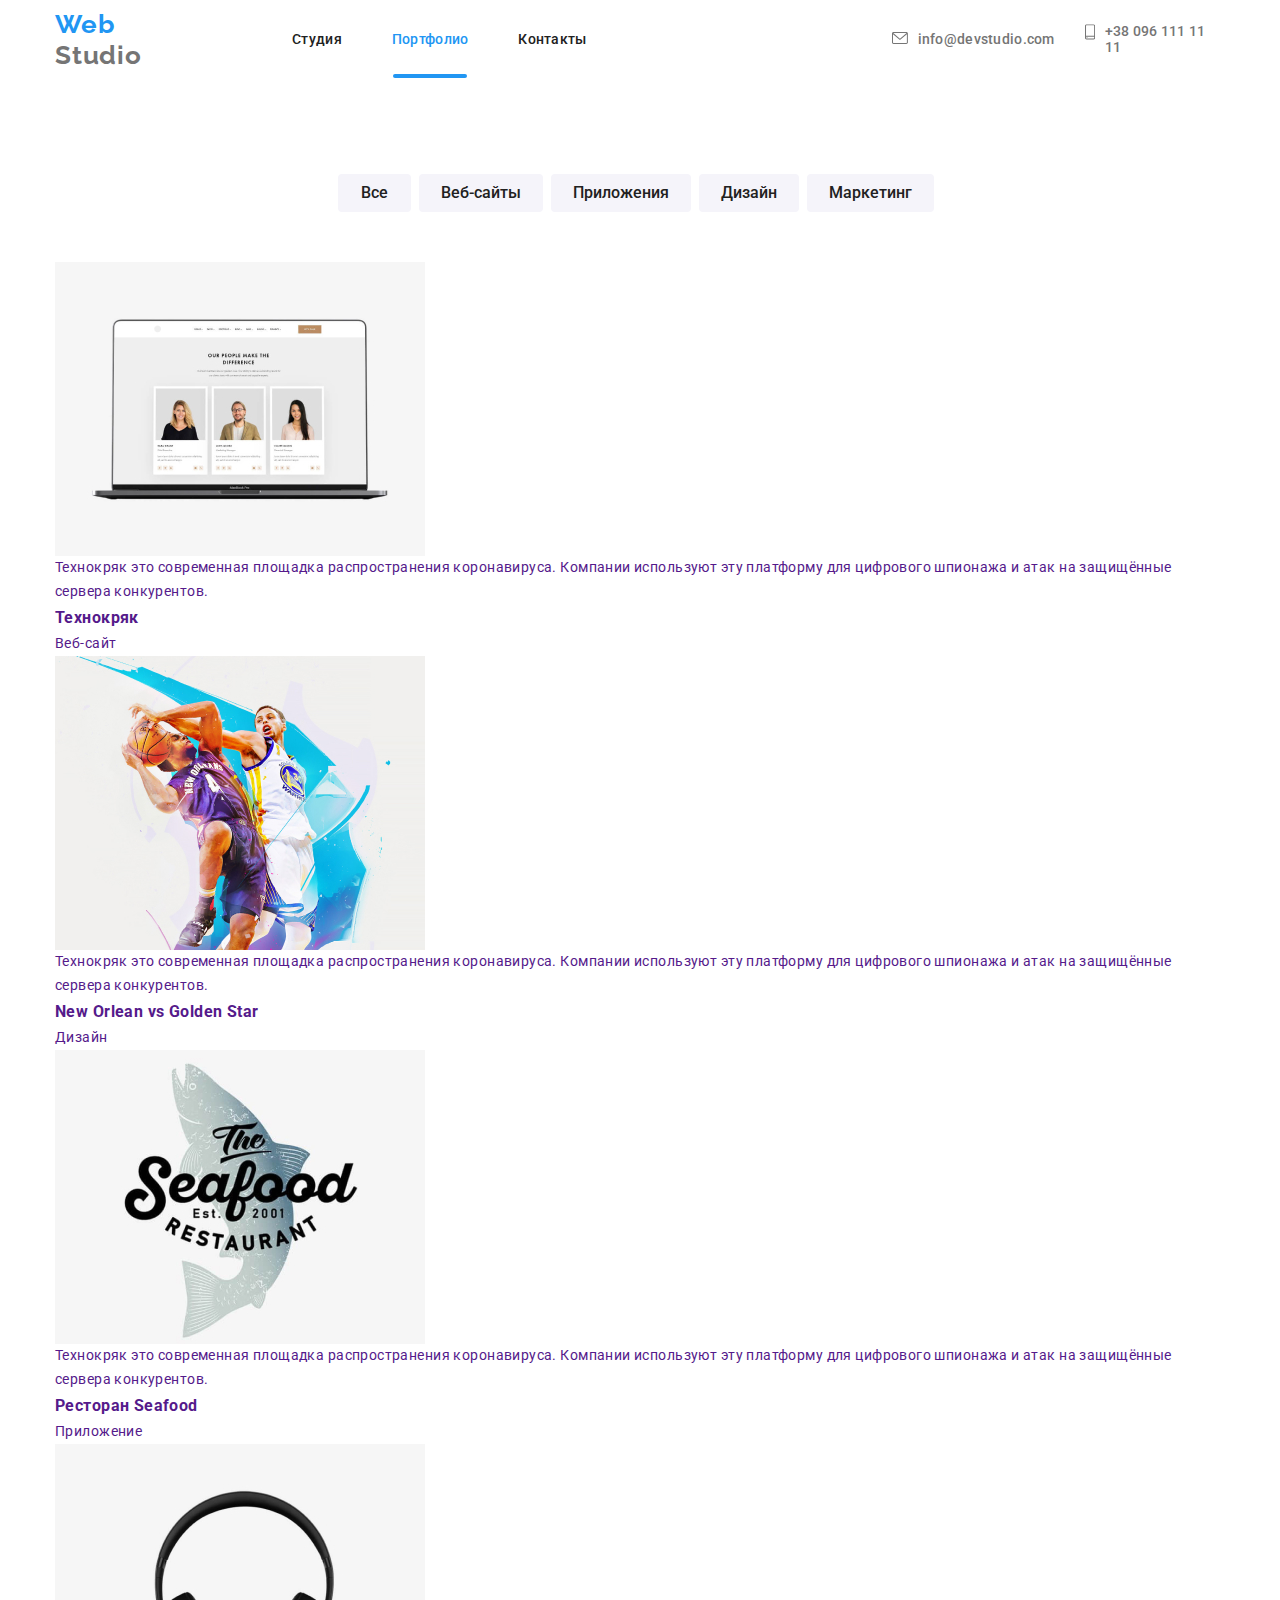
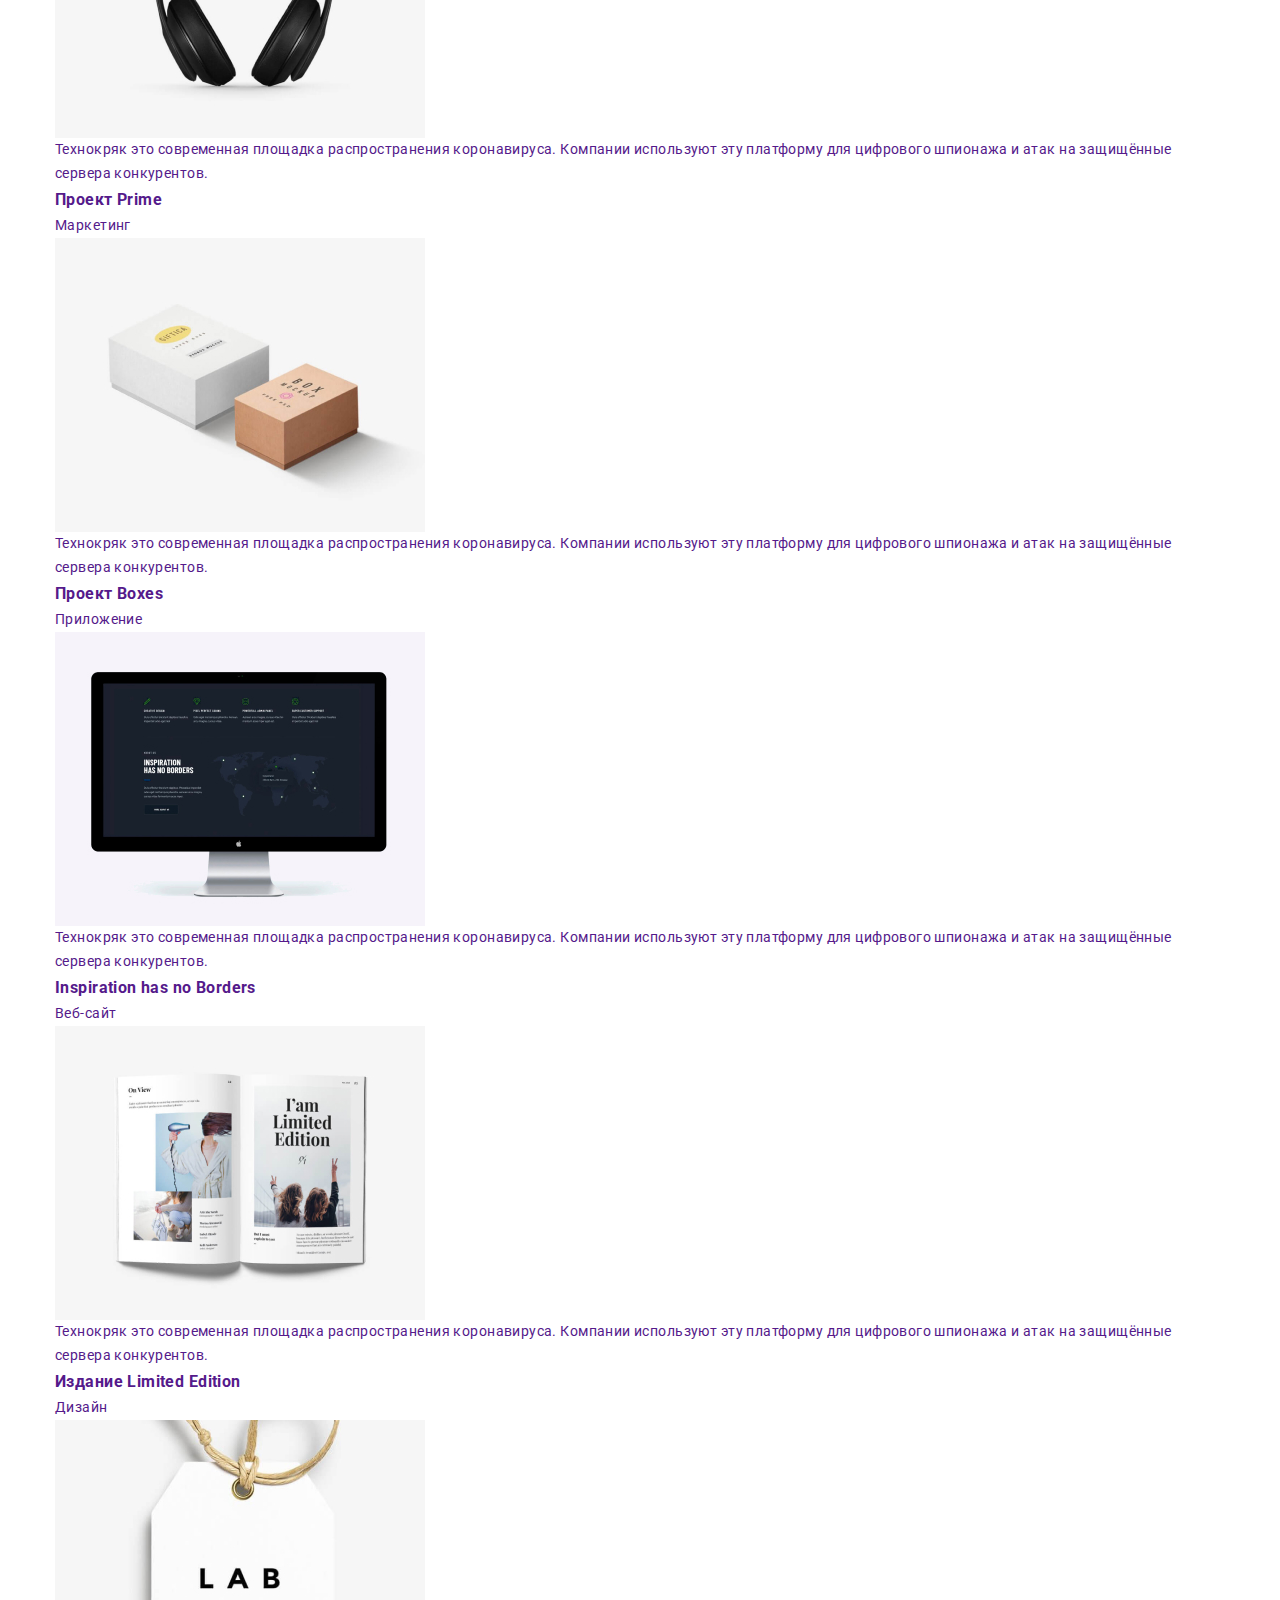
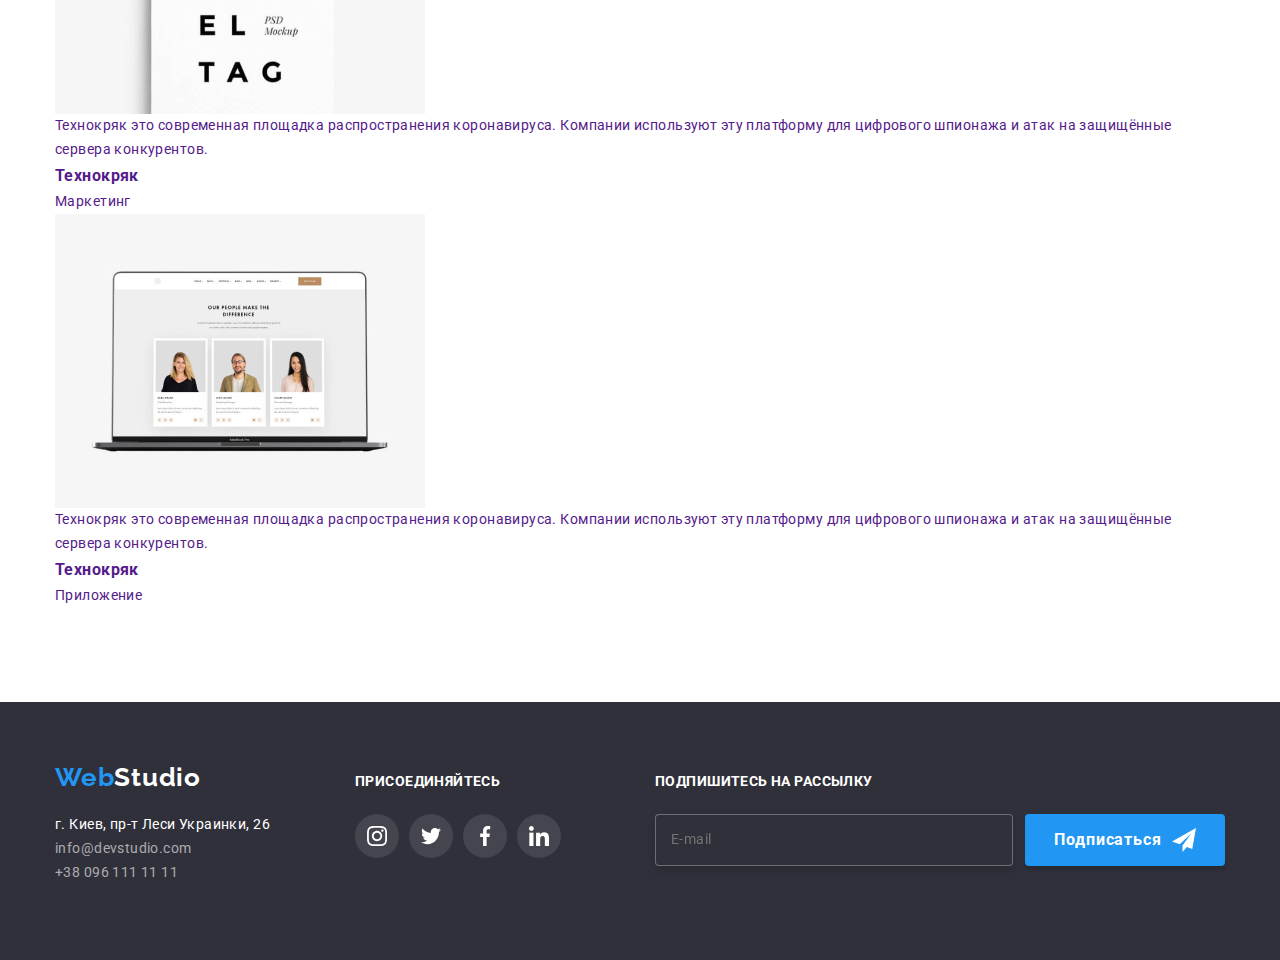
==== portfolio.html @ d299225a "Добавляет файлы." ====
<!DOCTYPE html>
<html lang="en">
  <head>
    <meta charset="UTF-8" />
    <meta name="viewport" content="width=device-width, initial-scale=1.0" />
    <meta http-equiv="X-UA-Compatible" content="ie=edge" />
    <title>Portfolio</title>
    <link href="https://fonts.googleapis.com/css2?family=Raleway:wght@700&family=Roboto:wght@400;500;700;900&display=swap" rel="stylesheet" />
    <link rel="stylesheet" href="https://cdnjs.cloudflare.com/ajax/libs/modern-normalize/0.7.0/modern-normalize.min.css" />
    <link rel="stylesheet" href="./css/main.min.css" />
  </head>

  <body>
    <header class="page-header">
      <div class="container">
        <div class="header">
         <nav class="navigation">
          <a class="logo" href="./index.html"><span class="logo-color">Web</span> Studio</a>
          <ul class="list nav">
            <li class="nav-item"><a href="./index.html" class="nav-link">Студия</a></li>
            <li class="nav-item"><a href="./portfolio.html" class="nav-link current">Портфолио</a></li>
            <li class="nav-item"><a href="#" class="nav-link">Контакты</a></li>
          </ul>
        </nav>
       
        <address class="adress-top">
        <ul class="list menu-contacts">
            <li class="contact-item">
              <a href="mailto:info@devstudio.com" class="email-link" aria-label="ссылка на почту">
                 <svg class="sprite-envelope" width="16" height="12">
                 <use href="./images/sprite_new.svg#icon-envelope_hover"></use>
                 </svg>
                info@devstudio.com
              </a>
            </li>

            <li class="contact-item">
              <a href="tel:+380961111111" class="phone-link" aria-label="телефон"> 
                 <svg class="sprite-smartphone" width="10" height="16">
                 <use href="./images/sprite_new.svg#icon-smartphone"></use>
                 </svg>
                +38 096 111 11 11</a>
            </li>
        </ul>
        </address>
        </div>
      </div>
    </header>

    <main>
     <section class="container box">
      <h1 hidden>Контент страницы Portfolio</h1>
      <!-- buttons and all -->
      <h2 hidden>Фильтры Portfolio</h2>
      <ul class="list btn-list">
        <li><button type="button" class="button btn-portfolio">Все</button></li>
        <li><button type="button" class="button btn-portfolio">Веб-сайты</button></li>
        <li><button type="button" class="button btn-portfolio">Приложения</button></li>
        <li><button type="button" class="button btn-portfolio">Дизайн</button></li>
        <li><button type="button" class="button btn-portfolio">Маркетинг</button></li>
      </ul>
     
      <ul class="list portfolio">
        <li class="portfolio-item">
          <a href="">
            <div class="portfolio-card">
              <img src="./images/techno.jpg" width="370" alt="Технокряк"/>
               <div class="hover-card">
               <p class="hover-text" lang="ru">
               Технокряк это современная площадка распространения коронавируса. Компании используют эту платформу для цифрового шпионажа и атак на защищённые сервера конкурентов.
               </p>
            </div>
            </div>
            <div class="portfolio-title">
              <h3 class="title-card" lang="ru">Технокряк</h3>
              <p class="text-card" lang="ru">Веб-сайт</p>
          </div>  
        </a>
        </li>

        <li class="portfolio-item">
          <a href="">
            <div class="portfolio-card">
               <img src="./images/basket.jpg" width="370" alt="Технокряк"/>
            <div class="hover-card">
               <p class="hover-text" lang="ru">
               Технокряк это современная площадка распространения коронавируса. Компании используют эту платформу для цифрового шпионажа и атак на защищённые сервера конкурентов.
               </p>
            </div>
            </div>
            <div class="portfolio-title">
              <h3 class="title-card" lang="ru">New Orlean vs Golden Star</h3>
              <p class="text-card" lang="ru">Дизайн</p>
          </div>
          </a>
        </li>
      
        <li class="portfolio-item">
          <a href="">
            <div class="portfolio-card">
               <img src="./images/seafood.jpg" width="370" alt="Технокряк"/>
            <div class="hover-card">
               <p class="hover-text" lang="ru">
               Технокряк это современная площадка распространения коронавируса. Компании используют эту платформу для цифрового шпионажа и атак на защищённые сервера конкурентов.
               </p>
            </div>
            </div>
            <div class="portfolio-title">
              <h3 class="title-card" lang="ru">Ресторан Seafood</h3>
               <p class="text-card" lang="ru">Приложение</p>
           </div>
          </a>
        </li>

        <li class="portfolio-item">
          <a href="">
            <div class="portfolio-card">
               <img src="./images/prime.jpg" width="370" alt="Технокряк"/>
            <div class="hover-card">
               <p class="hover-text" lang="ru">
               Технокряк это современная площадка распространения коронавируса. Компании используют эту платформу для цифрового шпионажа и атак на защищённые сервера конкурентов.
               </p>
            </div>
            </div>
            <div class="portfolio-title">
              <h3 class="title-card" lang="ru">Проект Prime</h3>
               <p class="text-card" lang="ru">Маркетинг</p>
            </div>
          </a>
        </li>

        <li class="portfolio-item">
          <a href="">
            <div class="portfolio-card">
               <img src="./images/boxes.jpg" width="370" alt="Технокряк"/>
            <div class="hover-card">
               <p class="hover-text" lang="ru">
               Технокряк это современная площадка распространения коронавируса. Компании используют эту платформу для цифрового шпионажа и атак на защищённые сервера конкурентов.
               </p>
            </div>
            </div>
            <div class="portfolio-title">
              <h3 class="title-card" lang="ru">Проект Boxes</h3>
            <p class="text-card" lang="ru">Приложение</p>
            </div>
          </a>
        </li>

        <li class="portfolio-item">
          <a href="">
            <div class="portfolio-card">
               <img src="./images/borders.jpg" width="370" alt="Технокряк"/>
            <div class="hover-card">
               <p class="hover-text" lang="ru">
               Технокряк это современная площадка распространения коронавируса. Компании используют эту платформу для цифрового шпионажа и атак на защищённые сервера конкурентов.
               </p>
            </div>
            </div>
            <div class="portfolio-title">
              <h3 class="title-card" lang="ru">Inspiration has no Borders</h3>
               <p class="text-card" lang="ru">Веб-сайт</p>
            </div>
          </a>
        </li>

        <li class="portfolio-item">
          <a href="">
            <div class="portfolio-card">
               <img src="./images/limited_edition.jpg" width="370" alt="Технокряк"/>
            <div class="hover-card">
               <p class="hover-text" lang="ru">
               Технокряк это современная площадка распространения коронавируса. Компании используют эту платформу для цифрового шпионажа и атак на защищённые сервера конкурентов.
               </p>
            </div>
            </div>
            <div class="portfolio-title">
              <h3 class="title-card" lang="ru">Издание Limited Edition</h3>
              <p class="text-card" lang="ru">Дизайн</p>
            </div>
          </a>
        </li>

        <li class="portfolio-item">
          <a href="">
            <div class="portfolio-card">
               <img src="./images/lab.jpg" width="370" alt="Технокряк"/>
            <div class="hover-card">
               <p class="hover-text" lang="ru">
               Технокряк это современная площадка распространения коронавируса. Компании используют эту платформу для цифрового шпионажа и атак на защищённые сервера конкурентов.
               </p>
            </div>
            </div>
            <div class="portfolio-title">
              <h3 class="title-card" lang="ru">Технокряк</h3>
                <p class="text-card" lang="ru">Маркетинг</p>
           </div>
          </a>
        </li>

        <li class="portfolio-item">
          <a href="">
            <div class="portfolio-card">
               <img src="./images/techno.jpg" width="370" alt="Технокряк"/>
            <div class="hover-card">
               <p class="hover-text" lang="ru">
               Технокряк это современная площадка распространения коронавируса. Компании используют эту платформу для цифрового шпионажа и атак на защищённые сервера конкурентов.
               </p>
            </div>
            </div>
            <div class="portfolio-title">
              <h3 class="title-card" lang="ru">Технокряк</h3>
                <p class="text-card" lang="ru">Приложение</p>
           </div>
          </a>
        </li>
      </ul>
   </section>
   </main>
  
   <footer class="page-footer">
    <div class="container footer-container">

      <div class="basement-one">
      <a href="./index.html">
        <p class="logo page-footer"><span class="logo-color">Web</span>Studio</p>
      </a>

      <address>
        <p class="address-text">
            г. Киев, пр-т Леси Украинки, 26<br />
            <a href="mailto:info@devstudio.com">info@devstudio.com</a><br />
            <a href="tel:+380961111111">+38 096 111 11 11</a>
        </p>
      </address>
      </div>

      <div class="basement-one">
      <b class="bold">Присоединяйтесь</b>
       <ul class="list footer-social">
       <li class="social-item">
        <a href="#" class="social-link footer-socials" target="_blank" rel="noopener noreferrer" aria-label="ссылка на instagram">
          <svg class="social-icon" width="20" height="20">
            <use href="./images/sprite_new.svg#icon-instagram2_footer"></use>
          </svg>
        </a>
       </li>
    <li class="social-item">
        <a href="#" class="social-link footer-socials" target="_blank" rel="noopener noreferrer" aria-label="ссылка на twitter">
          <svg class="social-icon" width="20" height="20">
            <use href="./images/sprite_new.svg#icon-twitter1_footer"></use>
          </svg>
        </a>
    </li>
    <li class="social-item">
        <a href="#" class="social-link footer-socials" target="_blank" rel="noopener noreferrer" aria-label="ссылка на facebook">
          <svg class="social-icon" width="20" height="20">
            <use href="./images/sprite_new.svg#icon-facebook1_footer"></use>
          </svg>
        </a>
    </li>
    <li class="social-item">
        <a href="#" class="social-link footer-socials" target="_blank" rel="noopener noreferrer" aria-label="ссылка на linkedin">
          <svg class="social-icon" width="20" height="20">
            <use href="./images/sprite_new.svg#icon-linkedin1_footer"></use>
          </svg>
        </a>
    </li>
  </ul>
    </div>

    <div class="basement-two">
        <b class="bold">Подпишитесь на рассылку</b>
        <form action="" class="footer-form">
        <input type="email" name="email" class="footer-input" placeholder="E-mail"/>

        <button type="submit" class="button primary footer-button">
          Подписаться
        </button>
      </form>
    </div>

</div>
</footer>
  </body>
</html>
---- css/main.min.css ----
*,*::before,*::after{-webkit-box-sizing:inherit;box-sizing:inherit}*{-webkit-box-sizing:border-box;box-sizing:border-box}body{font-family:Roboto,sans-serif;font-size:14px;line-height:1.714;letter-spacing:0.03em;color:#757575}a{text-decoration:none}h1,h2,h3,p{margin:0;padding:0}img{display:block}.container{width:1200px;padding-left:15px;padding-right:15px;margin-left:auto;margin-right:auto}.list{list-style:none;margin:0;padding:0}.box{padding-top:94px;padding-bottom:94px}.list-box{display:-webkit-box;display:-ms-flexbox;display:flex;-webkit-box-pack:center;-ms-flex-pack:center;justify-content:center}.item-box{width:calc((100% - 30px * 3) / 4);margin-right:30px}.item-box:last-child{margin-right:0}.section-title{margin:0;margin-bottom:50px;color:#212121;font-weight:700;font-size:36px;line-height:1.17;text-align:center;letter-spacing:0.03em}.visually-hidden{position:absolute !important;clip:rect(1px 1px 1px 1px);clip:rect(1px, 1px, 1px, 1px);padding:0 !important;border:0 !important;height:1px !important;width:1px !important;overflow:hidden}.logo{margin:0;color:#757575;font-family:Raleway,sans-serif;font-weight:700;font-size:26px;line-height:1.2;letter-spacing:0.03em}.logo-color{color:#2196F3}.header{display:-webkit-box;display:-ms-flexbox;display:flex;-webkit-box-align:center;-ms-flex-align:center;align-items:center;padding:24px 0;height:80px}.navigation{display:-webkit-box;display:-ms-flexbox;display:flex;margin-right:305px}.nav{display:-webkit-box;display:-ms-flexbox;display:flex;-webkit-box-align:center;-ms-flex-align:center;align-items:center;margin:0 0 0 85px}.nav-item{position:relative}.nav-item:not(:last-child){margin-right:50px}.contact-item:not(:last-child){margin-right:30px}.nav-link{color:#212121;font-family:Roboto,sans-serif;font-style:normal;font-weight:500;font-size:14px;line-height:1.14;letter-spacing:0.02em;-webkit-transition:color 250ms cubic-bezier(0.4, 0, 0.2, 1);transition:color 250ms cubic-bezier(0.4, 0, 0.2, 1)}.nav-link:hover,.nav-link:focus{color:#2196F3}.nav-link.current{color:#2196F3}.nav-link.current:after{content:"";display:block;height:4px;position:absolute;left:1px;right:1px;top:46px;background:#2196F3;border-radius:2px}.menu-contacts{display:-webkit-box;display:-ms-flexbox;display:flex;-webkit-box-align:center;-ms-flex-align:center;align-items:center}.email-link,.phone-link{display:-webkit-box;display:-ms-flexbox;display:flex;color:#757575;font-family:Roboto,sans-serif;font-style:normal;font-weight:500;font-size:14px;line-height:1.14;letter-spacing:0.02em;fill:#757575;-webkit-transition:color 250ms cubic-bezier(0.4, 0, 0.2, 1),fill 250ms cubic-bezier(0.4, 0, 0.2, 1);transition:color 250ms cubic-bezier(0.4, 0, 0.2, 1),fill 250ms cubic-bezier(0.4, 0, 0.2, 1)}.email-link:hover,.email-link:focus,.phone-link:hover,.phone-link:focus{color:#2196F3;fill:#2196F3}.sprite-envelope,.sprite-smartphone{margin-right:10px}.button.primary{display:inline-block;min-width:200px;padding-top:10px;padding-bottom:10px;padding-right:32px;padding-left:32px;background-color:#2196F3;border:none;-webkit-box-shadow:0px 4px 4px rgba(0,0,0,0.15);box-shadow:0px 4px 4px rgba(0,0,0,0.15);border-radius:4px;-webkit-transition:background-color 250ms cubic-bezier(0.4, 0, 0.2, 1);transition:background-color 250ms cubic-bezier(0.4, 0, 0.2, 1);color:#fff;font-family:Roboto,sans-serif;font-weight:700;font-size:16px;line-height:1.87;letter-spacing:0.06em;cursor:pointer}.button.primary:hover,.button.primary:focus{background-color:#188ce8;color:white-color}.button.footer-button{display:-webkit-inline-box;display:-ms-inline-flexbox;display:inline-flex;-webkit-box-align:center;-ms-flex-align:center;align-items:center;-webkit-box-pack:center;-ms-flex-pack:center;justify-content:center;padding-right:25px;padding-left:25px}.button.footer-button::after{content:"";width:24px;height:24px;margin-left:10px;background-image:url(../images/icon_send.svg);background-size:contain}.btn-list{display:-webkit-box;display:-ms-flexbox;display:flex;-webkit-box-pack:center;-ms-flex-pack:center;justify-content:center;margin-bottom:50px}.button.btn-portfolio{display:inline-block;min-width:73px;margin-right:8px;padding-top:6px;padding-bottom:6px;padding-right:22px;padding-left:22px;border-radius:4px;border:none;color:#212121;background-color:#F5F4FA;font-family:Roboto,sans-serif;font-weight:500;font-size:16px;line-height:1.62;cursor:pointer;-webkit-transition:background-color 250ms cubic-bezier(0.4, 0, 0.2, 1),color 250ms cubic-bezier(0.4, 0, 0.2, 1);transition:background-color 250ms cubic-bezier(0.4, 0, 0.2, 1),color 250ms cubic-bezier(0.4, 0, 0.2, 1)}.button.btn-portfolio:hover,.button.btn-portfolio:focus{color:#fff;background-color:#2196F3;-webkit-box-shadow:0px 3px 1px rgba(0,0,0,0.1),0px 1px 2px rgba(0,0,0,0.08),0px 2px 2px rgba(0,0,0,0.12);box-shadow:0px 3px 1px rgba(0,0,0,0.1),0px 1px 2px rgba(0,0,0,0.08),0px 2px 2px rgba(0,0,0,0.12);border:none}.btn-send{position:absolute;left:50%;bottom:0;-webkit-transform:translate(-50%, -80%);transform:translate(-50%, -80%)}.hero{max-width:1600px;min-height:600px;background-color:rgba(47,48,58,0.8);background-image:-webkit-gradient(linear, left top, right top, from(rgba(47,48,58,0.8)), to(rgba(47,48,58,0.8))),url(../images/header.jpg);background-image:linear-gradient(to right, rgba(47,48,58,0.8), rgba(47,48,58,0.8)),url(../images/header.jpg);background-position:center;background-size:cover;text-align:center}.hero-box{padding:200px}.hero-title{width:696px;height:120px;margin-top:0;margin-bottom:30px;margin-right:auto;margin-left:auto;font-weight:700;font-size:44px;color:#fff;line-height:1.36;text-align:center;letter-spacing:0.06em;text-transform:uppercase}.social-item:not(:last-child){margin-right:10px}.social-link{display:-webkit-inline-box;display:-ms-inline-flexbox;display:inline-flex;-webkit-box-pack:center;-ms-flex-pack:center;justify-content:center;-webkit-box-align:center;-ms-flex-align:center;align-items:center;width:44px;height:44px;border-radius:50%;fill:#afb1b8;-webkit-transition:background-color 250ms cubic-bezier(0.4, 0, 0.2, 1),fill 250ms cubic-bezier(0.4, 0, 0.2, 1);transition:background-color 250ms cubic-bezier(0.4, 0, 0.2, 1),fill 250ms cubic-bezier(0.4, 0, 0.2, 1)}.social-link:last-child{margin-right:0}.social-link:hover,.social-link:focus{fill:#fff;background-color:#2196F3}.box.principles{padding-bottom:0}.cover{padding:25px 100px;margin-bottom:30px;background-color:#F5F4FA;border-radius:4px}.principles-title{color:#212121;margin:0;margin-bottom:10px;font-size:14px;line-height:1.14;text-transform:uppercase;letter-spacing:0.03em}.principles-text{margin:0;font-size:14px;line-height:1.71;letter-spacing:0.03em}.activity-box{position:relative;width:calc((100% - 30px * 2) / 3);margin-right:30px}.activity-box:nth-child(3n){margin-right:0}.activity-text-box{position:absolute;width:100%;top:224px}.activity-text{margin-top:0px;margin-bottom:0px;padding-top:27px;padding-bottom:27px;color:#fff;background-color:rgba(47,48,58,0.8);font-weight:700;font-size:14px;line-height:1.14;text-align:center;text-transform:uppercase}.teams{background-color:#F5F4FA}.team-item{background:#fff;-webkit-box-shadow:0px 1px 3px rgba(0,0,0,0.12),0px 1px 1px rgba(0,0,0,0.14),0px 2px 1px rgba(0,0,0,0.2);box-shadow:0px 1px 3px rgba(0,0,0,0.12),0px 1px 1px rgba(0,0,0,0.14),0px 2px 1px rgba(0,0,0,0.2);border-radius:0px 0px 4px 4px;padding-bottom:30px}.team-name{margin-top:30px;margin-bottom:0;color:#212121;font-weight:500;font-size:16px;line-height:1.2;text-align:center;letter-spacing:0.03em}.team-position{margin-top:10px;margin-bottom:0;font-size:16px;line-height:1.2;text-align:center}.social-list{display:-webkit-box;display:-ms-flexbox;display:flex;-webkit-box-pack:center;-ms-flex-pack:center;justify-content:center;height:44px;margin-top:16px}.section-customers{display:-webkit-box;display:-ms-flexbox;display:flex}.customers-item{width:calc((100% - 30px * 5) / 6);margin-right:30px}.customers-item:last-child{margin-right:0}.customers-link{display:-webkit-box;display:-ms-flexbox;display:flex;-webkit-box-pack:center;-ms-flex-pack:center;justify-content:center;-webkit-box-align:center;-ms-flex-align:center;align-items:center;width:170px;height:90px;border:1px solid #afb1b8;-webkit-box-sizing:border-box;box-sizing:border-box;border-radius:4px;fill:#afb1b8;-webkit-transition:border-color 250ms cubic-bezier(0.4, 0, 0.2, 1);transition:border-color 250ms cubic-bezier(0.4, 0, 0.2, 1)}.customers-link:hover,.customers-link:focus{border-color:#2196F3}.customers-icon{fill:#afb1b8;-webkit-transition:fill 250ms cubic-bezier(0.4, 0, 0.2, 1);transition:fill 250ms cubic-bezier(0.4, 0, 0.2, 1)}.customers-link:hover .customers-icon,.customers-link:focus .customers-icon{fill:#2196F3}.page-footer{color:#fff;background-color:#2F303A}.footer-container{display:-webkit-box;display:-ms-flexbox;display:flex}.basement-one{width:calc((100% - (30px + 15px)) / 4);padding-top:60px;padding-bottom:60px;margin-right:30px}.logo.page-footer{color:#fff;margin-top:0;margin-bottom:20px}.address-text{font-family:Roboto,sans-serif;font-style:normal;font-size:14px;line-height:1.71;letter-spacing:0.03em}.address-text a{color:rgba(255,255,255,0.6);-webkit-transition:color 250ms cubic-bezier(0.4, 0, 0.2, 1);transition:color 250ms cubic-bezier(0.4, 0, 0.2, 1)}.address-text a:hover,.address-text a:focus{color:#2196F3}.basement-two{width:calc((100% - 15px) / 2);padding-top:60px;padding-bottom:94px}.bold{display:inline-block;margin-top:12px;font-weight:700;font-size:14px;line-height:1.14;text-transform:uppercase}.footer-social{display:-webkit-box;display:-ms-flexbox;display:flex;margin-top:20px}.footer-socials{background-color:rgba(255,255,255,0.1);fill:#fff}.footer-form{display:block;display:-webkit-box;display:-ms-flexbox;display:flex;margin-top:20px}.footer-input{width:358px;margin-right:12px;padding:16px 15px;background-color:#2F303A;border:1px solid rgba(255,255,255,0.3);-webkit-box-sizing:border-box;box-sizing:border-box;-webkit-filter:drop-shadow(0px 4px 4px rgba(0,0,0,0.15));filter:drop-shadow(0px 4px 4px rgba(0,0,0,0.15));border-radius:4px;outline:none;line-height:1.25;letter-spacing:0.03em;color:rgba(255,255,255,0.6);-webkit-transition:border-color 250ms cubic-bezier(0.4, 0, 0.2, 1);transition:border-color 250ms cubic-bezier(0.4, 0, 0.2, 1)}.footer-input:focus{border-color:#fff;color:#757575;background-color:#2F303A}.backdrop{position:fixed;top:0;left:0;width:100%;height:100%;background:rgba(0,0,0,0.2);-webkit-transition:opacity 250ms cubic-bezier(0.4, 0, 0.2, 1);transition:opacity 250ms cubic-bezier(0.4, 0, 0.2, 1)}.backdrop.is-hidden{opacity:0;pointer-events:none}.modal{position:absolute;top:50%;left:50%;-webkit-transform:translate(-50%, -50%);transform:translate(-50%, -50%);min-width:528px;min-height:581px;padding:40px;background-color:#fff;-webkit-box-shadow:0px 1px 3px rgba(0,0,0,0.12),0px 1px 1px rgba(0,0,0,0.14),0px 2px 1px rgba(0,0,0,0.2);box-shadow:0px 1px 3px rgba(0,0,0,0.12),0px 1px 1px rgba(0,0,0,0.14),0px 2px 1px rgba(0,0,0,0.2);border-radius:4px}.modal .btn-close{position:absolute;top:8px;right:8px;width:30px;height:30px;padding:0;padding-top:5px;-webkit-box-sizing:border-box;box-sizing:border-box;background:#fff;border:1px solid rgba(0,0,0,0.1);border-radius:50%}.close-icon{fill:#000;-webkit-transition:fill 250ms cubic-bezier(0.4, 0, 0.2, 1);transition:fill 250ms cubic-bezier(0.4, 0, 0.2, 1)}.close-icon:hover,.close-icon:focus{fill:#2196F3}.message{display:block;margin-bottom:12px;font-weight:bold;font-size:20px;line-height:1.15;text-align:center;letter-spacing:0.03em;color:#212121}.form-box{width:448px;font-size:12px;line-height:1.16;letter-spacing:0.01em;color:#757575}.form-field{position:relative;display:-webkit-box;display:-ms-flexbox;display:flex;-webkit-box-orient:vertical;-webkit-box-direction:normal;-ms-flex-direction:column;flex-direction:column;width:100%;margin-bottom:10px}.form-label{margin-bottom:4px}.input-box{padding:11px;padding-left:40px;border:1px solid rgba(33,33,33,0.2);border-radius:4px;line-height:1.16;color:#212121;-webkit-transition:outline-color 250ms cubic-bezier(0.4, 0, 0.2, 1);transition:outline-color 250ms cubic-bezier(0.4, 0, 0.2, 1)}.input-box:focus{outline-color:#2196F3}.input-box.comment{height:120px;margin-bottom:20px;resize:none;padding:16px;letter-spacing:0.01em;color:#212121}.form-icon{position:absolute;display:inline-block;top:50%;left:12px;-webkit-transition:fill 250ms cubic-bezier(0.4, 0, 0.2, 1);transition:fill 250ms cubic-bezier(0.4, 0, 0.2, 1)}.input-box:focus ~ .form-icon{fill:#2196F3}.checkbox{position:absolute;width:1px;height:1px;margin:-1px;border:0;padding:0;clip:rect(0 0 0 0);overflow:hidden}.checkbox-icon{display:inline-block;width:16px;height:15px;margin-right:7px;border:2px solid #212121;border-radius:4px;background-color:rgba(255,255,255,0);-webkit-transition-property:border, background-color;transition-property:border, background-color;-webkit-transition-duration:250ms;transition-duration:250ms;-webkit-transition-timing-function:cubic-bezier(0.4, 0, 0.2, 1);transition-timing-function:cubic-bezier(0.4, 0, 0.2, 1)}.checkbox:checked+.checkbox-icon{background-color:#2196F3;background-image:url("../images/checkbox_vector.svg");background-position:center;background-size:contain;background-repeat:no-repeat;background-origin:border-box;border-color:accent-color}.checkbox:focus ~ .checkbox-icon{border-color:#2196F3}.contract{color:#2196F3;text-decoration:underline}.btn-send{position:absolute;left:50%;bottom:0;-webkit-transform:translate(-50%, -80%);transform:translate(-50%, -80%)}
/*# sourceMappingURL=main.min.css.map */
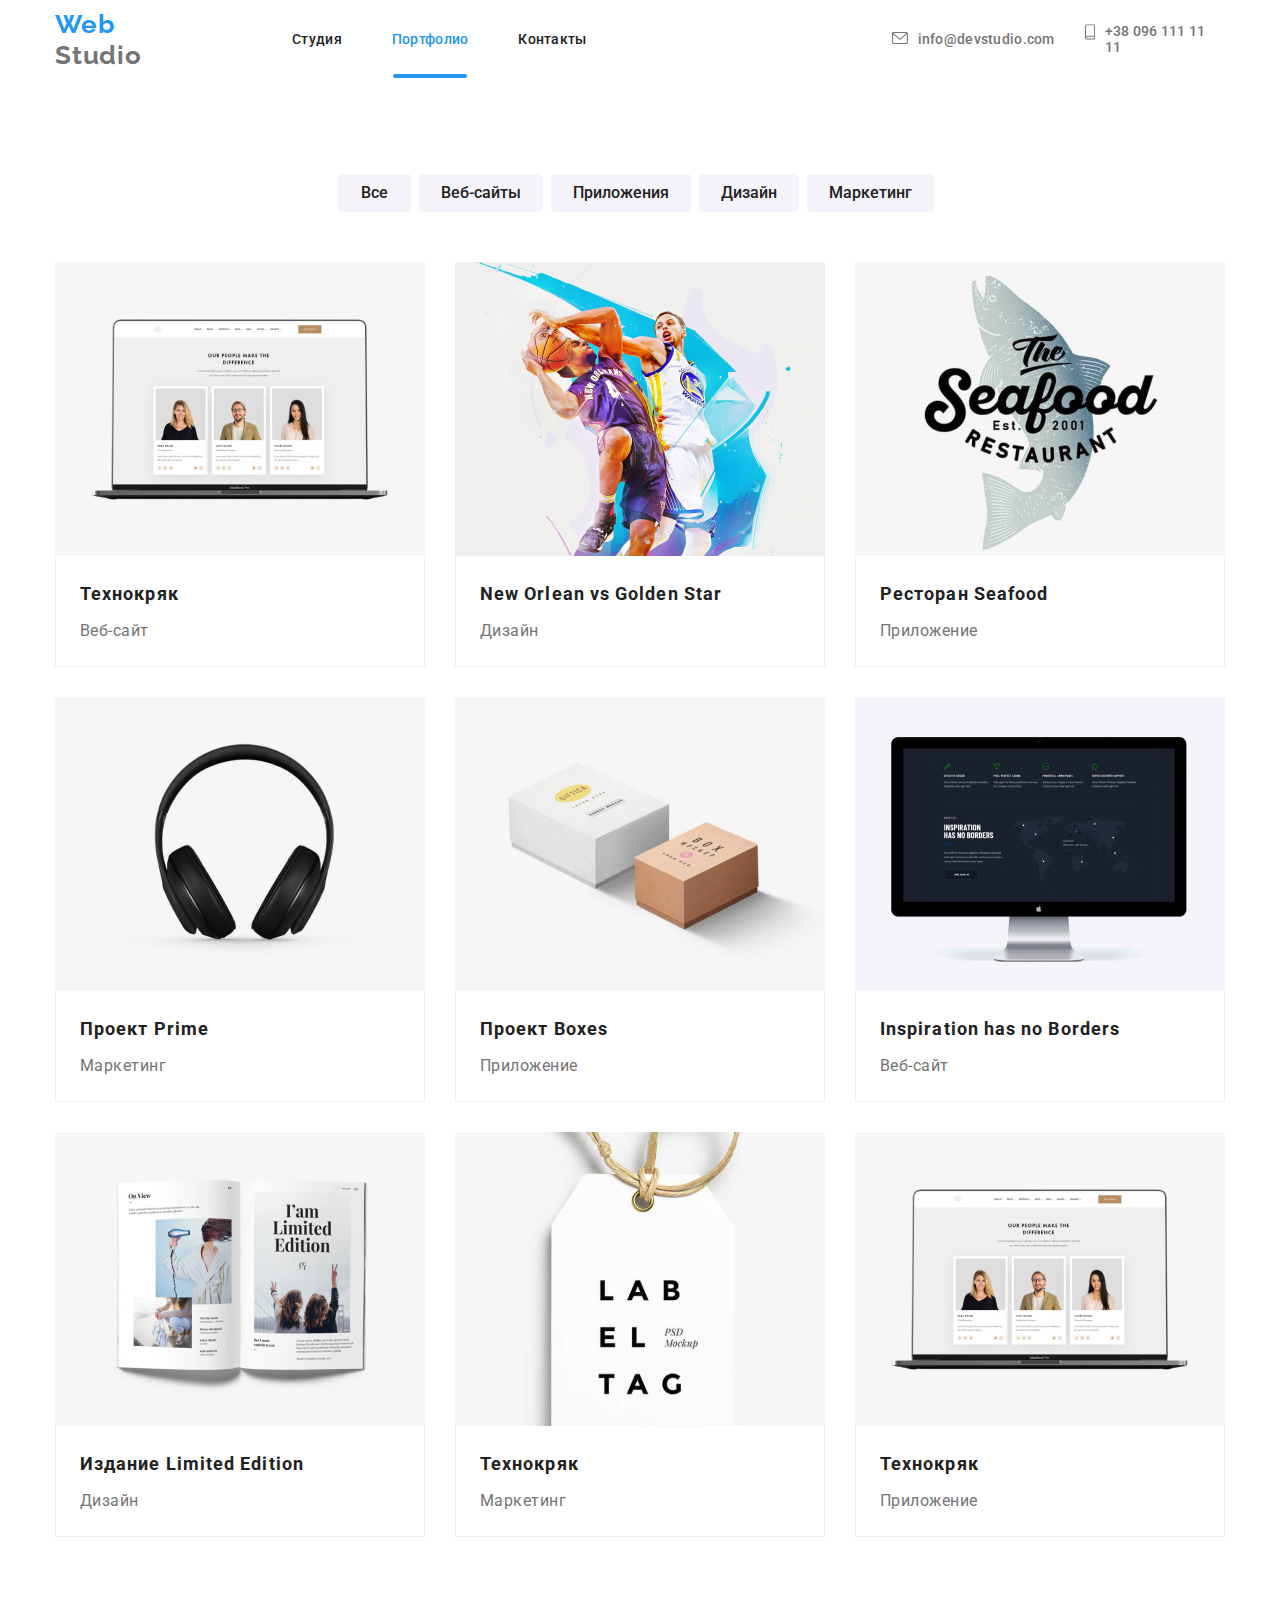
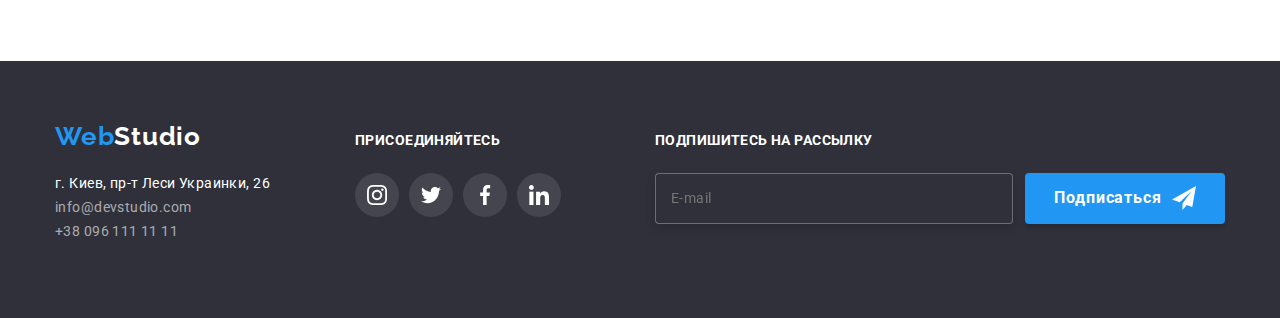
==== commit b0314ce8: "Правит фокус в портфолио и подключает портфолио в main." ====
--- a/portfolio.html
+++ b/portfolio.html
@@ -62,7 +62,7 @@
      
       <ul class="list portfolio">
         <li class="portfolio-item">
-          <a href="">
+          <a class="filtre" href="">
             <div class="portfolio-card">
               <img src="./images/techno.jpg" width="370" alt="Технокряк"/>
                <div class="hover-card">
@@ -79,7 +79,7 @@
         </li>
 
         <li class="portfolio-item">
-          <a href="">
+          <a class="filtre" href="">
             <div class="portfolio-card">
                <img src="./images/basket.jpg" width="370" alt="Технокряк"/>
             <div class="hover-card">
@@ -96,7 +96,7 @@
         </li>
       
         <li class="portfolio-item">
-          <a href="">
+          <a class="filtre" href="">
             <div class="portfolio-card">
                <img src="./images/seafood.jpg" width="370" alt="Технокряк"/>
             <div class="hover-card">
@@ -113,7 +113,7 @@
         </li>
 
         <li class="portfolio-item">
-          <a href="">
+          <a class="filtre" href="">
             <div class="portfolio-card">
                <img src="./images/prime.jpg" width="370" alt="Технокряк"/>
             <div class="hover-card">
@@ -130,7 +130,7 @@
         </li>
 
         <li class="portfolio-item">
-          <a href="">
+          <a class="filtre" href="">
             <div class="portfolio-card">
                <img src="./images/boxes.jpg" width="370" alt="Технокряк"/>
             <div class="hover-card">
@@ -147,7 +147,7 @@
         </li>
 
         <li class="portfolio-item">
-          <a href="">
+          <a class="filtre" href="">
             <div class="portfolio-card">
                <img src="./images/borders.jpg" width="370" alt="Технокряк"/>
             <div class="hover-card">
@@ -164,7 +164,7 @@
         </li>
 
         <li class="portfolio-item">
-          <a href="">
+          <a class="filtre" href="">
             <div class="portfolio-card">
                <img src="./images/limited_edition.jpg" width="370" alt="Технокряк"/>
             <div class="hover-card">
@@ -181,7 +181,7 @@
         </li>
 
         <li class="portfolio-item">
-          <a href="">
+          <a class="filtre" href="">
             <div class="portfolio-card">
                <img src="./images/lab.jpg" width="370" alt="Технокряк"/>
             <div class="hover-card">
@@ -198,7 +198,7 @@
         </li>
 
         <li class="portfolio-item">
-          <a href="">
+          <a class="filtre" href="">
             <div class="portfolio-card">
                <img src="./images/techno.jpg" width="370" alt="Технокряк"/>
             <div class="hover-card">
--- a/css/main.min.css
+++ b/css/main.min.css
@@ -1,2 +1,2 @@
-*,*::before,*::after{-webkit-box-sizing:inherit;box-sizing:inherit}*{-webkit-box-sizing:border-box;box-sizing:border-box}body{font-family:Roboto,sans-serif;font-size:14px;line-height:1.714;letter-spacing:0.03em;color:#757575}a{text-decoration:none}h1,h2,h3,p{margin:0;padding:0}img{display:block}.container{width:1200px;padding-left:15px;padding-right:15px;margin-left:auto;margin-right:auto}.list{list-style:none;margin:0;padding:0}.box{padding-top:94px;padding-bottom:94px}.list-box{display:-webkit-box;display:-ms-flexbox;display:flex;-webkit-box-pack:center;-ms-flex-pack:center;justify-content:center}.item-box{width:calc((100% - 30px * 3) / 4);margin-right:30px}.item-box:last-child{margin-right:0}.section-title{margin:0;margin-bottom:50px;color:#212121;font-weight:700;font-size:36px;line-height:1.17;text-align:center;letter-spacing:0.03em}.visually-hidden{position:absolute !important;clip:rect(1px 1px 1px 1px);clip:rect(1px, 1px, 1px, 1px);padding:0 !important;border:0 !important;height:1px !important;width:1px !important;overflow:hidden}.logo{margin:0;color:#757575;font-family:Raleway,sans-serif;font-weight:700;font-size:26px;line-height:1.2;letter-spacing:0.03em}.logo-color{color:#2196F3}.header{display:-webkit-box;display:-ms-flexbox;display:flex;-webkit-box-align:center;-ms-flex-align:center;align-items:center;padding:24px 0;height:80px}.navigation{display:-webkit-box;display:-ms-flexbox;display:flex;margin-right:305px}.nav{display:-webkit-box;display:-ms-flexbox;display:flex;-webkit-box-align:center;-ms-flex-align:center;align-items:center;margin:0 0 0 85px}.nav-item{position:relative}.nav-item:not(:last-child){margin-right:50px}.contact-item:not(:last-child){margin-right:30px}.nav-link{color:#212121;font-family:Roboto,sans-serif;font-style:normal;font-weight:500;font-size:14px;line-height:1.14;letter-spacing:0.02em;-webkit-transition:color 250ms cubic-bezier(0.4, 0, 0.2, 1);transition:color 250ms cubic-bezier(0.4, 0, 0.2, 1)}.nav-link:hover,.nav-link:focus{color:#2196F3}.nav-link.current{color:#2196F3}.nav-link.current:after{content:"";display:block;height:4px;position:absolute;left:1px;right:1px;top:46px;background:#2196F3;border-radius:2px}.menu-contacts{display:-webkit-box;display:-ms-flexbox;display:flex;-webkit-box-align:center;-ms-flex-align:center;align-items:center}.email-link,.phone-link{display:-webkit-box;display:-ms-flexbox;display:flex;color:#757575;font-family:Roboto,sans-serif;font-style:normal;font-weight:500;font-size:14px;line-height:1.14;letter-spacing:0.02em;fill:#757575;-webkit-transition:color 250ms cubic-bezier(0.4, 0, 0.2, 1),fill 250ms cubic-bezier(0.4, 0, 0.2, 1);transition:color 250ms cubic-bezier(0.4, 0, 0.2, 1),fill 250ms cubic-bezier(0.4, 0, 0.2, 1)}.email-link:hover,.email-link:focus,.phone-link:hover,.phone-link:focus{color:#2196F3;fill:#2196F3}.sprite-envelope,.sprite-smartphone{margin-right:10px}.button.primary{display:inline-block;min-width:200px;padding-top:10px;padding-bottom:10px;padding-right:32px;padding-left:32px;background-color:#2196F3;border:none;-webkit-box-shadow:0px 4px 4px rgba(0,0,0,0.15);box-shadow:0px 4px 4px rgba(0,0,0,0.15);border-radius:4px;-webkit-transition:background-color 250ms cubic-bezier(0.4, 0, 0.2, 1);transition:background-color 250ms cubic-bezier(0.4, 0, 0.2, 1);color:#fff;font-family:Roboto,sans-serif;font-weight:700;font-size:16px;line-height:1.87;letter-spacing:0.06em;cursor:pointer}.button.primary:hover,.button.primary:focus{background-color:#188ce8;color:white-color}.button.footer-button{display:-webkit-inline-box;display:-ms-inline-flexbox;display:inline-flex;-webkit-box-align:center;-ms-flex-align:center;align-items:center;-webkit-box-pack:center;-ms-flex-pack:center;justify-content:center;padding-right:25px;padding-left:25px}.button.footer-button::after{content:"";width:24px;height:24px;margin-left:10px;background-image:url(../images/icon_send.svg);background-size:contain}.btn-list{display:-webkit-box;display:-ms-flexbox;display:flex;-webkit-box-pack:center;-ms-flex-pack:center;justify-content:center;margin-bottom:50px}.button.btn-portfolio{display:inline-block;min-width:73px;margin-right:8px;padding-top:6px;padding-bottom:6px;padding-right:22px;padding-left:22px;border-radius:4px;border:none;color:#212121;background-color:#F5F4FA;font-family:Roboto,sans-serif;font-weight:500;font-size:16px;line-height:1.62;cursor:pointer;-webkit-transition:background-color 250ms cubic-bezier(0.4, 0, 0.2, 1),color 250ms cubic-bezier(0.4, 0, 0.2, 1);transition:background-color 250ms cubic-bezier(0.4, 0, 0.2, 1),color 250ms cubic-bezier(0.4, 0, 0.2, 1)}.button.btn-portfolio:hover,.button.btn-portfolio:focus{color:#fff;background-color:#2196F3;-webkit-box-shadow:0px 3px 1px rgba(0,0,0,0.1),0px 1px 2px rgba(0,0,0,0.08),0px 2px 2px rgba(0,0,0,0.12);box-shadow:0px 3px 1px rgba(0,0,0,0.1),0px 1px 2px rgba(0,0,0,0.08),0px 2px 2px rgba(0,0,0,0.12);border:none}.btn-send{position:absolute;left:50%;bottom:0;-webkit-transform:translate(-50%, -80%);transform:translate(-50%, -80%)}.hero{max-width:1600px;min-height:600px;background-color:rgba(47,48,58,0.8);background-image:-webkit-gradient(linear, left top, right top, from(rgba(47,48,58,0.8)), to(rgba(47,48,58,0.8))),url(../images/header.jpg);background-image:linear-gradient(to right, rgba(47,48,58,0.8), rgba(47,48,58,0.8)),url(../images/header.jpg);background-position:center;background-size:cover;text-align:center}.hero-box{padding:200px}.hero-title{width:696px;height:120px;margin-top:0;margin-bottom:30px;margin-right:auto;margin-left:auto;font-weight:700;font-size:44px;color:#fff;line-height:1.36;text-align:center;letter-spacing:0.06em;text-transform:uppercase}.social-item:not(:last-child){margin-right:10px}.social-link{display:-webkit-inline-box;display:-ms-inline-flexbox;display:inline-flex;-webkit-box-pack:center;-ms-flex-pack:center;justify-content:center;-webkit-box-align:center;-ms-flex-align:center;align-items:center;width:44px;height:44px;border-radius:50%;fill:#afb1b8;-webkit-transition:background-color 250ms cubic-bezier(0.4, 0, 0.2, 1),fill 250ms cubic-bezier(0.4, 0, 0.2, 1);transition:background-color 250ms cubic-bezier(0.4, 0, 0.2, 1),fill 250ms cubic-bezier(0.4, 0, 0.2, 1)}.social-link:last-child{margin-right:0}.social-link:hover,.social-link:focus{fill:#fff;background-color:#2196F3}.box.principles{padding-bottom:0}.cover{padding:25px 100px;margin-bottom:30px;background-color:#F5F4FA;border-radius:4px}.principles-title{color:#212121;margin:0;margin-bottom:10px;font-size:14px;line-height:1.14;text-transform:uppercase;letter-spacing:0.03em}.principles-text{margin:0;font-size:14px;line-height:1.71;letter-spacing:0.03em}.activity-box{position:relative;width:calc((100% - 30px * 2) / 3);margin-right:30px}.activity-box:nth-child(3n){margin-right:0}.activity-text-box{position:absolute;width:100%;top:224px}.activity-text{margin-top:0px;margin-bottom:0px;padding-top:27px;padding-bottom:27px;color:#fff;background-color:rgba(47,48,58,0.8);font-weight:700;font-size:14px;line-height:1.14;text-align:center;text-transform:uppercase}.teams{background-color:#F5F4FA}.team-item{background:#fff;-webkit-box-shadow:0px 1px 3px rgba(0,0,0,0.12),0px 1px 1px rgba(0,0,0,0.14),0px 2px 1px rgba(0,0,0,0.2);box-shadow:0px 1px 3px rgba(0,0,0,0.12),0px 1px 1px rgba(0,0,0,0.14),0px 2px 1px rgba(0,0,0,0.2);border-radius:0px 0px 4px 4px;padding-bottom:30px}.team-name{margin-top:30px;margin-bottom:0;color:#212121;font-weight:500;font-size:16px;line-height:1.2;text-align:center;letter-spacing:0.03em}.team-position{margin-top:10px;margin-bottom:0;font-size:16px;line-height:1.2;text-align:center}.social-list{display:-webkit-box;display:-ms-flexbox;display:flex;-webkit-box-pack:center;-ms-flex-pack:center;justify-content:center;height:44px;margin-top:16px}.section-customers{display:-webkit-box;display:-ms-flexbox;display:flex}.customers-item{width:calc((100% - 30px * 5) / 6);margin-right:30px}.customers-item:last-child{margin-right:0}.customers-link{display:-webkit-box;display:-ms-flexbox;display:flex;-webkit-box-pack:center;-ms-flex-pack:center;justify-content:center;-webkit-box-align:center;-ms-flex-align:center;align-items:center;width:170px;height:90px;border:1px solid #afb1b8;-webkit-box-sizing:border-box;box-sizing:border-box;border-radius:4px;fill:#afb1b8;-webkit-transition:border-color 250ms cubic-bezier(0.4, 0, 0.2, 1);transition:border-color 250ms cubic-bezier(0.4, 0, 0.2, 1)}.customers-link:hover,.customers-link:focus{border-color:#2196F3}.customers-icon{fill:#afb1b8;-webkit-transition:fill 250ms cubic-bezier(0.4, 0, 0.2, 1);transition:fill 250ms cubic-bezier(0.4, 0, 0.2, 1)}.customers-link:hover .customers-icon,.customers-link:focus .customers-icon{fill:#2196F3}.page-footer{color:#fff;background-color:#2F303A}.footer-container{display:-webkit-box;display:-ms-flexbox;display:flex}.basement-one{width:calc((100% - (30px + 15px)) / 4);padding-top:60px;padding-bottom:60px;margin-right:30px}.logo.page-footer{color:#fff;margin-top:0;margin-bottom:20px}.address-text{font-family:Roboto,sans-serif;font-style:normal;font-size:14px;line-height:1.71;letter-spacing:0.03em}.address-text a{color:rgba(255,255,255,0.6);-webkit-transition:color 250ms cubic-bezier(0.4, 0, 0.2, 1);transition:color 250ms cubic-bezier(0.4, 0, 0.2, 1)}.address-text a:hover,.address-text a:focus{color:#2196F3}.basement-two{width:calc((100% - 15px) / 2);padding-top:60px;padding-bottom:94px}.bold{display:inline-block;margin-top:12px;font-weight:700;font-size:14px;line-height:1.14;text-transform:uppercase}.footer-social{display:-webkit-box;display:-ms-flexbox;display:flex;margin-top:20px}.footer-socials{background-color:rgba(255,255,255,0.1);fill:#fff}.footer-form{display:block;display:-webkit-box;display:-ms-flexbox;display:flex;margin-top:20px}.footer-input{width:358px;margin-right:12px;padding:16px 15px;background-color:#2F303A;border:1px solid rgba(255,255,255,0.3);-webkit-box-sizing:border-box;box-sizing:border-box;-webkit-filter:drop-shadow(0px 4px 4px rgba(0,0,0,0.15));filter:drop-shadow(0px 4px 4px rgba(0,0,0,0.15));border-radius:4px;outline:none;line-height:1.25;letter-spacing:0.03em;color:rgba(255,255,255,0.6);-webkit-transition:border-color 250ms cubic-bezier(0.4, 0, 0.2, 1);transition:border-color 250ms cubic-bezier(0.4, 0, 0.2, 1)}.footer-input:focus{border-color:#fff;color:#757575;background-color:#2F303A}.backdrop{position:fixed;top:0;left:0;width:100%;height:100%;background:rgba(0,0,0,0.2);-webkit-transition:opacity 250ms cubic-bezier(0.4, 0, 0.2, 1);transition:opacity 250ms cubic-bezier(0.4, 0, 0.2, 1)}.backdrop.is-hidden{opacity:0;pointer-events:none}.modal{position:absolute;top:50%;left:50%;-webkit-transform:translate(-50%, -50%);transform:translate(-50%, -50%);min-width:528px;min-height:581px;padding:40px;background-color:#fff;-webkit-box-shadow:0px 1px 3px rgba(0,0,0,0.12),0px 1px 1px rgba(0,0,0,0.14),0px 2px 1px rgba(0,0,0,0.2);box-shadow:0px 1px 3px rgba(0,0,0,0.12),0px 1px 1px rgba(0,0,0,0.14),0px 2px 1px rgba(0,0,0,0.2);border-radius:4px}.modal .btn-close{position:absolute;top:8px;right:8px;width:30px;height:30px;padding:0;padding-top:5px;-webkit-box-sizing:border-box;box-sizing:border-box;background:#fff;border:1px solid rgba(0,0,0,0.1);border-radius:50%}.close-icon{fill:#000;-webkit-transition:fill 250ms cubic-bezier(0.4, 0, 0.2, 1);transition:fill 250ms cubic-bezier(0.4, 0, 0.2, 1)}.close-icon:hover,.close-icon:focus{fill:#2196F3}.message{display:block;margin-bottom:12px;font-weight:bold;font-size:20px;line-height:1.15;text-align:center;letter-spacing:0.03em;color:#212121}.form-box{width:448px;font-size:12px;line-height:1.16;letter-spacing:0.01em;color:#757575}.form-field{position:relative;display:-webkit-box;display:-ms-flexbox;display:flex;-webkit-box-orient:vertical;-webkit-box-direction:normal;-ms-flex-direction:column;flex-direction:column;width:100%;margin-bottom:10px}.form-label{margin-bottom:4px}.input-box{padding:11px;padding-left:40px;border:1px solid rgba(33,33,33,0.2);border-radius:4px;line-height:1.16;color:#212121;-webkit-transition:outline-color 250ms cubic-bezier(0.4, 0, 0.2, 1);transition:outline-color 250ms cubic-bezier(0.4, 0, 0.2, 1)}.input-box:focus{outline-color:#2196F3}.input-box.comment{height:120px;margin-bottom:20px;resize:none;padding:16px;letter-spacing:0.01em;color:#212121}.form-icon{position:absolute;display:inline-block;top:50%;left:12px;-webkit-transition:fill 250ms cubic-bezier(0.4, 0, 0.2, 1);transition:fill 250ms cubic-bezier(0.4, 0, 0.2, 1)}.input-box:focus ~ .form-icon{fill:#2196F3}.checkbox{position:absolute;width:1px;height:1px;margin:-1px;border:0;padding:0;clip:rect(0 0 0 0);overflow:hidden}.checkbox-icon{display:inline-block;width:16px;height:15px;margin-right:7px;border:2px solid #212121;border-radius:4px;background-color:rgba(255,255,255,0);-webkit-transition-property:border, background-color;transition-property:border, background-color;-webkit-transition-duration:250ms;transition-duration:250ms;-webkit-transition-timing-function:cubic-bezier(0.4, 0, 0.2, 1);transition-timing-function:cubic-bezier(0.4, 0, 0.2, 1)}.checkbox:checked+.checkbox-icon{background-color:#2196F3;background-image:url("../images/checkbox_vector.svg");background-position:center;background-size:contain;background-repeat:no-repeat;background-origin:border-box;border-color:accent-color}.checkbox:focus ~ .checkbox-icon{border-color:#2196F3}.contract{color:#2196F3;text-decoration:underline}.btn-send{position:absolute;left:50%;bottom:0;-webkit-transform:translate(-50%, -80%);transform:translate(-50%, -80%)}
+*,*::before,*::after{-webkit-box-sizing:inherit;box-sizing:inherit}*{-webkit-box-sizing:border-box;box-sizing:border-box}body{font-family:Roboto,sans-serif;font-size:14px;line-height:1.714;letter-spacing:0.03em;color:#757575}a{text-decoration:none}h1,h2,h3,p{margin:0;padding:0}img{display:block}.container{width:1200px;padding-left:15px;padding-right:15px;margin-left:auto;margin-right:auto}.list{list-style:none;margin:0;padding:0}.box{padding-top:94px;padding-bottom:94px}.list-box{display:-webkit-box;display:-ms-flexbox;display:flex;-webkit-box-pack:center;-ms-flex-pack:center;justify-content:center}.item-box{width:calc((100% - 30px * 3) / 4);margin-right:30px}.item-box:last-child{margin-right:0}.section-title{margin:0;margin-bottom:50px;color:#212121;font-weight:700;font-size:36px;line-height:1.17;text-align:center;letter-spacing:0.03em}.visually-hidden{position:absolute !important;clip:rect(1px 1px 1px 1px);clip:rect(1px, 1px, 1px, 1px);padding:0 !important;border:0 !important;height:1px !important;width:1px !important;overflow:hidden}.logo{margin:0;color:#757575;font-family:Raleway,sans-serif;font-weight:700;font-size:26px;line-height:1.2;letter-spacing:0.03em}.logo-color{color:#2196F3}.header{display:-webkit-box;display:-ms-flexbox;display:flex;-webkit-box-align:center;-ms-flex-align:center;align-items:center;padding:24px 0;height:80px}.navigation{display:-webkit-box;display:-ms-flexbox;display:flex;margin-right:305px}.nav{display:-webkit-box;display:-ms-flexbox;display:flex;-webkit-box-align:center;-ms-flex-align:center;align-items:center;margin:0 0 0 85px}.nav-item{position:relative}.nav-item:not(:last-child){margin-right:50px}.contact-item:not(:last-child){margin-right:30px}.nav-link{color:#212121;font-family:Roboto,sans-serif;font-style:normal;font-weight:500;font-size:14px;line-height:1.14;letter-spacing:0.02em;-webkit-transition:color 250ms cubic-bezier(0.4, 0, 0.2, 1);transition:color 250ms cubic-bezier(0.4, 0, 0.2, 1)}.nav-link:hover,.nav-link:focus{color:#2196F3}.nav-link.current{color:#2196F3}.nav-link.current:after{content:"";display:block;height:4px;position:absolute;left:1px;right:1px;top:46px;background:#2196F3;border-radius:2px}.menu-contacts{display:-webkit-box;display:-ms-flexbox;display:flex;-webkit-box-align:center;-ms-flex-align:center;align-items:center}.email-link,.phone-link{display:-webkit-box;display:-ms-flexbox;display:flex;color:#757575;font-family:Roboto,sans-serif;font-style:normal;font-weight:500;font-size:14px;line-height:1.14;letter-spacing:0.02em;fill:#757575;-webkit-transition:color 250ms cubic-bezier(0.4, 0, 0.2, 1),fill 250ms cubic-bezier(0.4, 0, 0.2, 1);transition:color 250ms cubic-bezier(0.4, 0, 0.2, 1),fill 250ms cubic-bezier(0.4, 0, 0.2, 1)}.email-link:hover,.email-link:focus,.phone-link:hover,.phone-link:focus{color:#2196F3;fill:#2196F3}.sprite-envelope,.sprite-smartphone{margin-right:10px}.button.primary{display:inline-block;min-width:200px;padding-top:10px;padding-bottom:10px;padding-right:32px;padding-left:32px;background-color:#2196F3;border:none;-webkit-box-shadow:0px 4px 4px rgba(0,0,0,0.15);box-shadow:0px 4px 4px rgba(0,0,0,0.15);border-radius:4px;-webkit-transition:background-color 250ms cubic-bezier(0.4, 0, 0.2, 1);transition:background-color 250ms cubic-bezier(0.4, 0, 0.2, 1);color:#fff;font-family:Roboto,sans-serif;font-weight:700;font-size:16px;line-height:1.87;letter-spacing:0.06em;cursor:pointer}.button.primary:hover,.button.primary:focus{background-color:#188ce8;color:white-color}.button.footer-button{display:-webkit-inline-box;display:-ms-inline-flexbox;display:inline-flex;-webkit-box-align:center;-ms-flex-align:center;align-items:center;-webkit-box-pack:center;-ms-flex-pack:center;justify-content:center;padding-right:25px;padding-left:25px}.button.footer-button::after{content:"";width:24px;height:24px;margin-left:10px;background-image:url(../images/icon_send.svg);background-size:contain}.btn-list{display:-webkit-box;display:-ms-flexbox;display:flex;-webkit-box-pack:center;-ms-flex-pack:center;justify-content:center;margin-bottom:50px}.button.btn-portfolio{display:inline-block;min-width:73px;margin-right:8px;padding-top:6px;padding-bottom:6px;padding-right:22px;padding-left:22px;border-radius:4px;border:none;color:#212121;background-color:#F5F4FA;font-family:Roboto,sans-serif;font-weight:500;font-size:16px;line-height:1.62;cursor:pointer;-webkit-transition:background-color 250ms cubic-bezier(0.4, 0, 0.2, 1),color 250ms cubic-bezier(0.4, 0, 0.2, 1);transition:background-color 250ms cubic-bezier(0.4, 0, 0.2, 1),color 250ms cubic-bezier(0.4, 0, 0.2, 1)}.button.btn-portfolio:hover,.button.btn-portfolio:focus{color:#fff;background-color:#2196F3;-webkit-box-shadow:0px 3px 1px rgba(0,0,0,0.1),0px 1px 2px rgba(0,0,0,0.08),0px 2px 2px rgba(0,0,0,0.12);box-shadow:0px 3px 1px rgba(0,0,0,0.1),0px 1px 2px rgba(0,0,0,0.08),0px 2px 2px rgba(0,0,0,0.12);border:none}.btn-send{position:absolute;left:50%;bottom:0;-webkit-transform:translate(-50%, -80%);transform:translate(-50%, -80%)}.hero{max-width:1600px;min-height:600px;background-color:rgba(47,48,58,0.8);background-image:-webkit-gradient(linear, left top, right top, from(rgba(47,48,58,0.8)), to(rgba(47,48,58,0.8))),url(../images/header.jpg);background-image:linear-gradient(to right, rgba(47,48,58,0.8), rgba(47,48,58,0.8)),url(../images/header.jpg);background-position:center;background-size:cover;text-align:center}.hero-box{padding:200px}.hero-title{width:696px;height:120px;margin-top:0;margin-bottom:30px;margin-right:auto;margin-left:auto;font-weight:700;font-size:44px;color:#fff;line-height:1.36;text-align:center;letter-spacing:0.06em;text-transform:uppercase}.social-item:not(:last-child){margin-right:10px}.social-link{display:-webkit-inline-box;display:-ms-inline-flexbox;display:inline-flex;-webkit-box-pack:center;-ms-flex-pack:center;justify-content:center;-webkit-box-align:center;-ms-flex-align:center;align-items:center;width:44px;height:44px;border-radius:50%;fill:#afb1b8;-webkit-transition:background-color 250ms cubic-bezier(0.4, 0, 0.2, 1),fill 250ms cubic-bezier(0.4, 0, 0.2, 1);transition:background-color 250ms cubic-bezier(0.4, 0, 0.2, 1),fill 250ms cubic-bezier(0.4, 0, 0.2, 1)}.social-link:last-child{margin-right:0}.social-link:hover,.social-link:focus{fill:#fff;background-color:#2196F3}.box.principles{padding-bottom:0}.cover{padding:25px 100px;margin-bottom:30px;background-color:#F5F4FA;border-radius:4px}.principles-title{color:#212121;margin:0;margin-bottom:10px;font-size:14px;line-height:1.14;text-transform:uppercase;letter-spacing:0.03em}.principles-text{margin:0;font-size:14px;line-height:1.71;letter-spacing:0.03em}.activity-box{position:relative;width:calc((100% - 30px * 2) / 3);margin-right:30px}.activity-box:nth-child(3n){margin-right:0}.activity-text-box{position:absolute;width:100%;top:224px}.activity-text{margin-top:0px;margin-bottom:0px;padding-top:27px;padding-bottom:27px;color:#fff;background-color:rgba(47,48,58,0.8);font-weight:700;font-size:14px;line-height:1.14;text-align:center;text-transform:uppercase}.teams{background-color:#F5F4FA}.team-item{background:#fff;-webkit-box-shadow:0px 1px 3px rgba(0,0,0,0.12),0px 1px 1px rgba(0,0,0,0.14),0px 2px 1px rgba(0,0,0,0.2);box-shadow:0px 1px 3px rgba(0,0,0,0.12),0px 1px 1px rgba(0,0,0,0.14),0px 2px 1px rgba(0,0,0,0.2);border-radius:0px 0px 4px 4px;padding-bottom:30px}.team-name{margin-top:30px;margin-bottom:0;color:#212121;font-weight:500;font-size:16px;line-height:1.2;text-align:center;letter-spacing:0.03em}.team-position{margin-top:10px;margin-bottom:0;font-size:16px;line-height:1.2;text-align:center}.social-list{display:-webkit-box;display:-ms-flexbox;display:flex;-webkit-box-pack:center;-ms-flex-pack:center;justify-content:center;height:44px;margin-top:16px}.section-customers{display:-webkit-box;display:-ms-flexbox;display:flex}.customers-item{width:calc((100% - 30px * 5) / 6);margin-right:30px}.customers-item:last-child{margin-right:0}.customers-link{display:-webkit-box;display:-ms-flexbox;display:flex;-webkit-box-pack:center;-ms-flex-pack:center;justify-content:center;-webkit-box-align:center;-ms-flex-align:center;align-items:center;width:170px;height:90px;border:1px solid #afb1b8;-webkit-box-sizing:border-box;box-sizing:border-box;border-radius:4px;fill:#afb1b8;-webkit-transition:border-color 250ms cubic-bezier(0.4, 0, 0.2, 1);transition:border-color 250ms cubic-bezier(0.4, 0, 0.2, 1)}.customers-link:hover,.customers-link:focus{border-color:#2196F3}.customers-icon{fill:#afb1b8;-webkit-transition:fill 250ms cubic-bezier(0.4, 0, 0.2, 1);transition:fill 250ms cubic-bezier(0.4, 0, 0.2, 1)}.customers-link:hover .customers-icon,.customers-link:focus .customers-icon{fill:#2196F3}.page-footer{color:#fff;background-color:#2F303A}.footer-container{display:-webkit-box;display:-ms-flexbox;display:flex}.basement-one{width:calc((100% - (30px + 15px)) / 4);padding-top:60px;padding-bottom:60px;margin-right:30px}.logo.page-footer{color:#fff;margin-top:0;margin-bottom:20px}.address-text{font-family:Roboto,sans-serif;font-style:normal;font-size:14px;line-height:1.71;letter-spacing:0.03em}.address-text a{color:rgba(255,255,255,0.6);-webkit-transition:color 250ms cubic-bezier(0.4, 0, 0.2, 1);transition:color 250ms cubic-bezier(0.4, 0, 0.2, 1)}.address-text a:hover,.address-text a:focus{color:#2196F3}.basement-two{width:calc((100% - 15px) / 2);padding-top:60px;padding-bottom:94px}.bold{display:inline-block;margin-top:12px;font-weight:700;font-size:14px;line-height:1.14;text-transform:uppercase}.footer-social{display:-webkit-box;display:-ms-flexbox;display:flex;margin-top:20px}.footer-socials{background-color:rgba(255,255,255,0.1);fill:#fff}.footer-form{display:block;display:-webkit-box;display:-ms-flexbox;display:flex;margin-top:20px}.footer-input{width:358px;margin-right:12px;padding:16px 15px;background-color:#2F303A;border:1px solid rgba(255,255,255,0.3);-webkit-box-sizing:border-box;box-sizing:border-box;-webkit-filter:drop-shadow(0px 4px 4px rgba(0,0,0,0.15));filter:drop-shadow(0px 4px 4px rgba(0,0,0,0.15));border-radius:4px;outline:none;line-height:1.25;letter-spacing:0.03em;color:rgba(255,255,255,0.6);-webkit-transition:border-color 250ms cubic-bezier(0.4, 0, 0.2, 1);transition:border-color 250ms cubic-bezier(0.4, 0, 0.2, 1)}.footer-input:focus{border-color:#fff;color:#757575;background-color:#2F303A}.backdrop{position:fixed;top:0;left:0;width:100%;height:100%;background:rgba(0,0,0,0.2);-webkit-transition:opacity 250ms cubic-bezier(0.4, 0, 0.2, 1);transition:opacity 250ms cubic-bezier(0.4, 0, 0.2, 1)}.backdrop.is-hidden{opacity:0;pointer-events:none}.modal{position:absolute;top:50%;left:50%;-webkit-transform:translate(-50%, -50%);transform:translate(-50%, -50%);min-width:528px;min-height:581px;padding:40px;background-color:#fff;-webkit-box-shadow:0px 1px 3px rgba(0,0,0,0.12),0px 1px 1px rgba(0,0,0,0.14),0px 2px 1px rgba(0,0,0,0.2);box-shadow:0px 1px 3px rgba(0,0,0,0.12),0px 1px 1px rgba(0,0,0,0.14),0px 2px 1px rgba(0,0,0,0.2);border-radius:4px}.modal .btn-close{position:absolute;top:8px;right:8px;width:30px;height:30px;padding:0;padding-top:5px;-webkit-box-sizing:border-box;box-sizing:border-box;background:#fff;border:1px solid rgba(0,0,0,0.1);border-radius:50%}.close-icon{fill:#000;-webkit-transition:fill 250ms cubic-bezier(0.4, 0, 0.2, 1);transition:fill 250ms cubic-bezier(0.4, 0, 0.2, 1)}.close-icon:hover,.close-icon:focus{fill:#2196F3}.message{display:block;margin-bottom:12px;font-weight:bold;font-size:20px;line-height:1.15;text-align:center;letter-spacing:0.03em;color:#212121}.form-box{width:448px;font-size:12px;line-height:1.16;letter-spacing:0.01em;color:#757575}.form-field{position:relative;display:-webkit-box;display:-ms-flexbox;display:flex;-webkit-box-orient:vertical;-webkit-box-direction:normal;-ms-flex-direction:column;flex-direction:column;width:100%;margin-bottom:10px}.form-label{margin-bottom:4px}.input-box{padding:11px;padding-left:40px;border:1px solid rgba(33,33,33,0.2);border-radius:4px;line-height:1.16;color:#212121;-webkit-transition:outline-color 250ms cubic-bezier(0.4, 0, 0.2, 1);transition:outline-color 250ms cubic-bezier(0.4, 0, 0.2, 1)}.input-box:focus{outline-color:#2196F3}.input-box.comment{height:120px;margin-bottom:20px;resize:none;padding:16px;letter-spacing:0.01em;color:#212121}.form-icon{position:absolute;display:inline-block;top:50%;left:12px;-webkit-transition:fill 250ms cubic-bezier(0.4, 0, 0.2, 1);transition:fill 250ms cubic-bezier(0.4, 0, 0.2, 1)}.input-box:focus ~ .form-icon{fill:#2196F3}.checkbox{position:absolute;width:1px;height:1px;margin:-1px;border:0;padding:0;clip:rect(0 0 0 0);overflow:hidden}.checkbox-icon{display:inline-block;width:16px;height:15px;margin-right:7px;border:2px solid #212121;border-radius:4px;background-color:rgba(255,255,255,0);-webkit-transition-property:border, background-color;transition-property:border, background-color;-webkit-transition-duration:250ms;transition-duration:250ms;-webkit-transition-timing-function:cubic-bezier(0.4, 0, 0.2, 1);transition-timing-function:cubic-bezier(0.4, 0, 0.2, 1)}.checkbox:checked+.checkbox-icon{background-color:#2196F3;background-image:url("../images/checkbox_vector.svg");background-position:center;background-size:contain;background-repeat:no-repeat;background-origin:border-box;border-color:accent-color}.checkbox:focus ~ .checkbox-icon{border-color:#2196F3}.contract{color:#2196F3;text-decoration:underline}.btn-send{position:absolute;left:50%;bottom:0;-webkit-transform:translate(-50%, -80%);transform:translate(-50%, -80%)}.portfolio{display:-webkit-box;display:-ms-flexbox;display:flex;-ms-flex-wrap:wrap;flex-wrap:wrap}.portfolio-item{width:calc((100% - 30px * 2) / 3);background:#fff;margin-right:30px;margin-bottom:30px;position:relative}.portfolio-item:nth-last-child(3n+1){margin-right:0}.portfolio-item:hover,.portfolio-item:focus,a.filtre:focus{-webkit-box-shadow:0px 1px 1px rgba(0,0,0,0.12),0px 4px 4px rgba(0,0,0,0.06),1px 4px 6px rgba(0,0,0,0.16);box-shadow:0px 1px 1px rgba(0,0,0,0.12),0px 4px 4px rgba(0,0,0,0.06),1px 4px 6px rgba(0,0,0,0.16)}.portfolio-item:hover .hover-card,.portfolio-item:focus .hover-card{opacity:0.9;-webkit-transform:translateY(0);transform:translateY(0)}.filtre{text-decoration:none;display:block}.portfolio-card{position:relative;border:0;overflow:hidden}.hover-card{position:absolute;top:0px;left:0px;width:100%;height:100%;-webkit-transform:translateY(100%);transform:translateY(100%);-webkit-transition:-webkit-transform 250ms cubic-bezier(0.4, 0, 0.2, 1);transition:-webkit-transform 250ms cubic-bezier(0.4, 0, 0.2, 1);transition:transform 250ms cubic-bezier(0.4, 0, 0.2, 1);transition:transform 250ms cubic-bezier(0.4, 0, 0.2, 1), -webkit-transform 250ms cubic-bezier(0.4, 0, 0.2, 1);display:-webkit-box;display:-ms-flexbox;display:flex;padding-left:24px;padding-right:24px;-webkit-box-pack:center;-ms-flex-pack:center;justify-content:center;-webkit-box-align:center;-ms-flex-align:center;align-items:center;background-color:rgba(33,150,243,0.9)}.hover-text{color:#fff;font-size:18px;line-height:1.56;letter-spacing:0.03em}.portfolio-title{border:1px solid #eee;border-top:none;padding-top:20px;padding-right:24px;padding-bottom:20px;padding-left:24px}.title-card{margin-bottom:0;color:#212121;font-weight:700;font-size:18px;line-height:2;letter-spacing:0.06em}.text-card{margin-top:4px;margin-bottom:0;color:#757575;font-size:16px;line-height:1.87;letter-spacing:0.03em}.link-porfolio{display:block;text-decoration:none}.title-card{color:#212121;font-weight:bold;font-size:18px;line-height:2;margin-top:0;margin-bottom:4px;letter-spacing:0.06em}.portfolio-title{padding:20px 24px}.hover-card{display:-webkit-box;display:-ms-flexbox;display:flex;-webkit-box-pack:center;-ms-flex-pack:center;justify-content:center;-webkit-box-align:center;-ms-flex-align:center;align-items:center;position:absolute;opacity:0;width:100%;height:100%;-webkit-transform:translateY(100%);transform:translateY(100%);background:rgba(33,150,243,0.9);-webkit-transition-duration:250ms;transition-duration:250ms;-webkit-transition-timing-function:cubic-bezier(0.4, 0, 0.2, 1);transition-timing-function:cubic-bezier(0.4, 0, 0.2, 1)}.portfolio-card{display:-webkit-box;display:-ms-flexbox;display:flex;position:relative;text-align:center;-webkit-box-pack:center;-ms-flex-pack:center;justify-content:center;-webkit-box-align:center;-ms-flex-align:center;align-items:center;overflow:hidden}.portfolio-item{width:calc((100% - 30px * 2) / 3);margin-right:30px}.portfolio-item-link{display:block;width:100%;-webkit-text-decoration-line:none;text-decoration-line:none}.portfolio-item-link:hover,.portfolio-item-link:focus{-webkit-box-shadow:0px 1px 1px rgba(0,0,0,0.12),0px 4px 4px rgba(0,0,0,0.06),1px 4px 6px rgba(0,0,0,0.16);box-shadow:0px 1px 1px rgba(0,0,0,0.12),0px 4px 4px rgba(0,0,0,0.06),1px 4px 6px rgba(0,0,0,0.16)}
 /*# sourceMappingURL=main.min.css.map */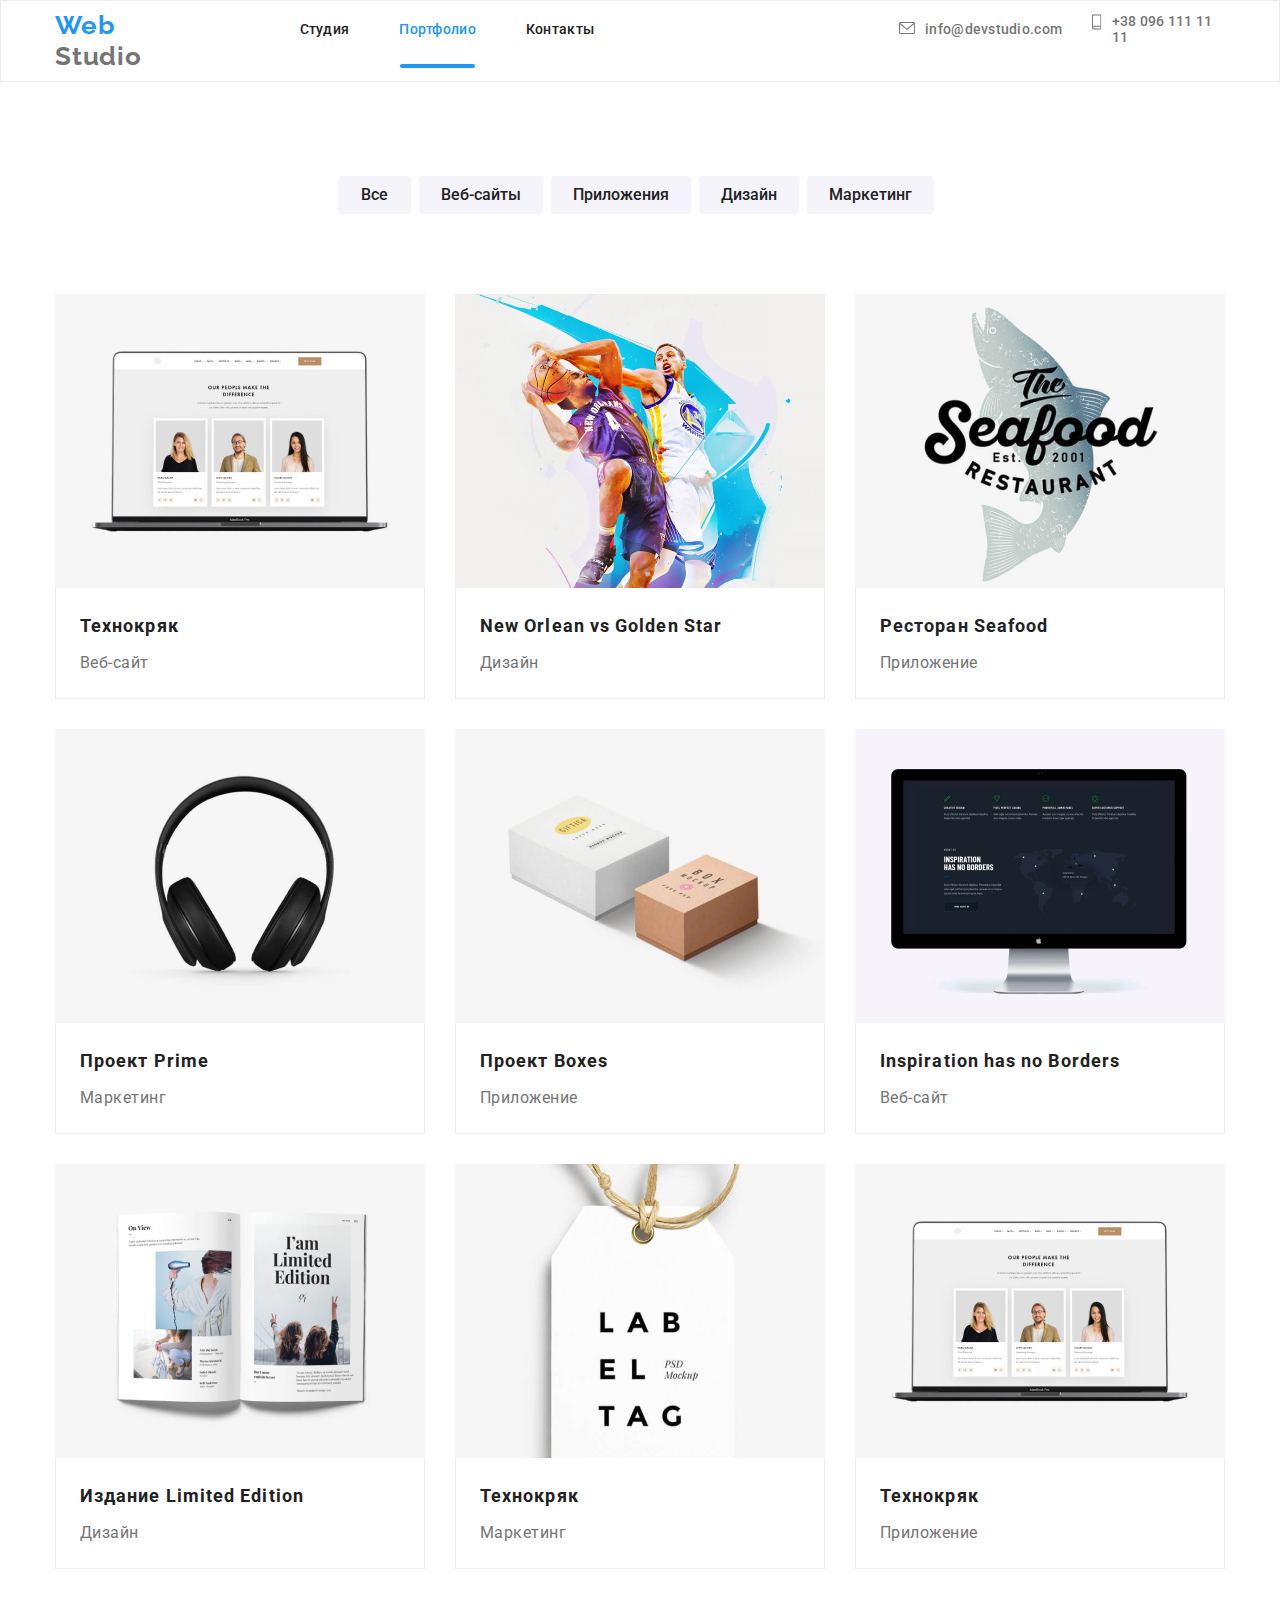
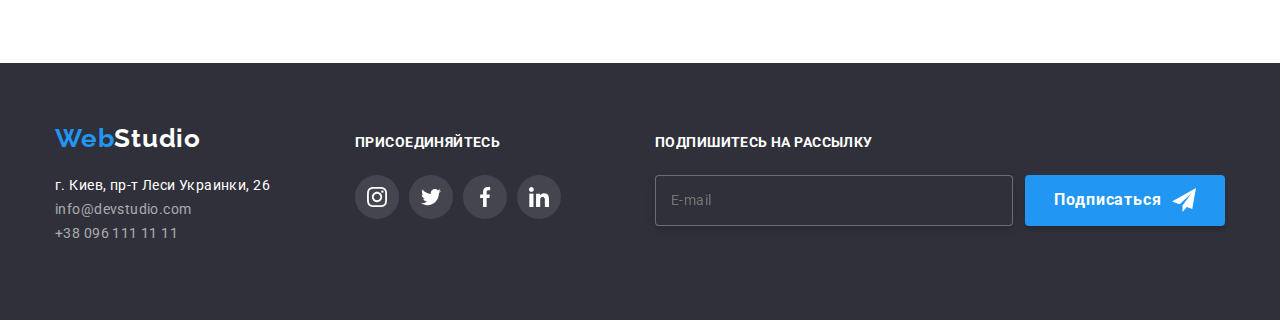
==== commit e0078c7e: "Добавляет адаптивную верстку." ====
--- a/portfolio.html
+++ b/portfolio.html
@@ -16,34 +16,57 @@
         <div class="header">
          <nav class="navigation">
           <a class="logo" href="./index.html"><span class="logo-color">Web</span> Studio</a>
-          <ul class="list nav">
-            <li class="nav-item"><a href="./index.html" class="nav-link">Студия</a></li>
-            <li class="nav-item"><a href="./portfolio.html" class="nav-link current">Портфолио</a></li>
-            <li class="nav-item"><a href="#" class="nav-link">Контакты</a></li>
-          </ul>
+          
+          <button
+              type="button"
+              class="menu-btn"
+              aria-label="переключатель мобильного меню"
+              aria-controls="menu-container"
+              aria-expanded="false"
+              data-menu-button
+            >
+            <svg width="40" height="40" class="close-icon">
+              <use
+                class="icon-cross"
+                href="./images/images_new/sprite-icon.svg#close_40px"
+              ></use>
+              <use
+                class="icon-menu"
+                href="./images/images_new/sprite-icon.svg#menu_40px"
+              ></use>
+            </svg>
+            </button>
+
+            <div class="menu-container" id="menu-container" data-menu>
+
+              <ul class="list nav">
+                <li class="nav-item"><a href="./index.html" class="nav-link">Студия</a></li>
+                <li class="nav-item"><a href="./portfolio.html" class="nav-link current">Портфолио</a></li>
+                <li class="nav-item"><a href="#" class="nav-link">Контакты</a></li>
+              </ul>
+               
+        
+              <ul class="list menu-contacts">
+                <li class="contact-item">
+                  <a href="mailto:info@devstudio.com" class="link-contact" aria-label="ссылка на почту">
+                    <svg class="sprite-envelope" width="16" height="12">
+                    <use href="./images/images_new/sprite-icon.svg#envelope"></use>
+                    </svg>
+                    info@devstudio.com
+                  </a>
+                </li>
+
+                <li class="contact-item">
+                  <a href="tel:+380961111111" class="link-contact" aria-label="телефон"> 
+                    <svg class="sprite-smartphone" width="10" height="16">
+                    <use href="./images/images_new/sprite-icon.svg#smartphone"></use>
+                    </svg>
+                    +38 096 111 11 11</a>
+                </li>
+              </ul>
+            </div>
         </nav>
-       
-        <address class="adress-top">
-        <ul class="list menu-contacts">
-            <li class="contact-item">
-              <a href="mailto:info@devstudio.com" class="email-link" aria-label="ссылка на почту">
-                 <svg class="sprite-envelope" width="16" height="12">
-                 <use href="./images/sprite_new.svg#icon-envelope_hover"></use>
-                 </svg>
-                info@devstudio.com
-              </a>
-            </li>
-
-            <li class="contact-item">
-              <a href="tel:+380961111111" class="phone-link" aria-label="телефон"> 
-                 <svg class="sprite-smartphone" width="10" height="16">
-                 <use href="./images/sprite_new.svg#icon-smartphone"></use>
-                 </svg>
-                +38 096 111 11 11</a>
-            </li>
-        </ul>
-        </address>
-        </div>
+       </div>
       </div>
     </header>
 
--- a/css/main.min.css
+++ b/css/main.min.css
@@ -1,2 +1,2 @@
-*,*::before,*::after{-webkit-box-sizing:inherit;box-sizing:inherit}*{-webkit-box-sizing:border-box;box-sizing:border-box}body{font-family:Roboto,sans-serif;font-size:14px;line-height:1.714;letter-spacing:0.03em;color:#757575}a{text-decoration:none}h1,h2,h3,p{margin:0;padding:0}img{display:block}.container{width:1200px;padding-left:15px;padding-right:15px;margin-left:auto;margin-right:auto}.list{list-style:none;margin:0;padding:0}.box{padding-top:94px;padding-bottom:94px}.list-box{display:-webkit-box;display:-ms-flexbox;display:flex;-webkit-box-pack:center;-ms-flex-pack:center;justify-content:center}.item-box{width:calc((100% - 30px * 3) / 4);margin-right:30px}.item-box:last-child{margin-right:0}.section-title{margin:0;margin-bottom:50px;color:#212121;font-weight:700;font-size:36px;line-height:1.17;text-align:center;letter-spacing:0.03em}.visually-hidden{position:absolute !important;clip:rect(1px 1px 1px 1px);clip:rect(1px, 1px, 1px, 1px);padding:0 !important;border:0 !important;height:1px !important;width:1px !important;overflow:hidden}.logo{margin:0;color:#757575;font-family:Raleway,sans-serif;font-weight:700;font-size:26px;line-height:1.2;letter-spacing:0.03em}.logo-color{color:#2196F3}.header{display:-webkit-box;display:-ms-flexbox;display:flex;-webkit-box-align:center;-ms-flex-align:center;align-items:center;padding:24px 0;height:80px}.navigation{display:-webkit-box;display:-ms-flexbox;display:flex;margin-right:305px}.nav{display:-webkit-box;display:-ms-flexbox;display:flex;-webkit-box-align:center;-ms-flex-align:center;align-items:center;margin:0 0 0 85px}.nav-item{position:relative}.nav-item:not(:last-child){margin-right:50px}.contact-item:not(:last-child){margin-right:30px}.nav-link{color:#212121;font-family:Roboto,sans-serif;font-style:normal;font-weight:500;font-size:14px;line-height:1.14;letter-spacing:0.02em;-webkit-transition:color 250ms cubic-bezier(0.4, 0, 0.2, 1);transition:color 250ms cubic-bezier(0.4, 0, 0.2, 1)}.nav-link:hover,.nav-link:focus{color:#2196F3}.nav-link.current{color:#2196F3}.nav-link.current:after{content:"";display:block;height:4px;position:absolute;left:1px;right:1px;top:46px;background:#2196F3;border-radius:2px}.menu-contacts{display:-webkit-box;display:-ms-flexbox;display:flex;-webkit-box-align:center;-ms-flex-align:center;align-items:center}.email-link,.phone-link{display:-webkit-box;display:-ms-flexbox;display:flex;color:#757575;font-family:Roboto,sans-serif;font-style:normal;font-weight:500;font-size:14px;line-height:1.14;letter-spacing:0.02em;fill:#757575;-webkit-transition:color 250ms cubic-bezier(0.4, 0, 0.2, 1),fill 250ms cubic-bezier(0.4, 0, 0.2, 1);transition:color 250ms cubic-bezier(0.4, 0, 0.2, 1),fill 250ms cubic-bezier(0.4, 0, 0.2, 1)}.email-link:hover,.email-link:focus,.phone-link:hover,.phone-link:focus{color:#2196F3;fill:#2196F3}.sprite-envelope,.sprite-smartphone{margin-right:10px}.button.primary{display:inline-block;min-width:200px;padding-top:10px;padding-bottom:10px;padding-right:32px;padding-left:32px;background-color:#2196F3;border:none;-webkit-box-shadow:0px 4px 4px rgba(0,0,0,0.15);box-shadow:0px 4px 4px rgba(0,0,0,0.15);border-radius:4px;-webkit-transition:background-color 250ms cubic-bezier(0.4, 0, 0.2, 1);transition:background-color 250ms cubic-bezier(0.4, 0, 0.2, 1);color:#fff;font-family:Roboto,sans-serif;font-weight:700;font-size:16px;line-height:1.87;letter-spacing:0.06em;cursor:pointer}.button.primary:hover,.button.primary:focus{background-color:#188ce8;color:white-color}.button.footer-button{display:-webkit-inline-box;display:-ms-inline-flexbox;display:inline-flex;-webkit-box-align:center;-ms-flex-align:center;align-items:center;-webkit-box-pack:center;-ms-flex-pack:center;justify-content:center;padding-right:25px;padding-left:25px}.button.footer-button::after{content:"";width:24px;height:24px;margin-left:10px;background-image:url(../images/icon_send.svg);background-size:contain}.btn-list{display:-webkit-box;display:-ms-flexbox;display:flex;-webkit-box-pack:center;-ms-flex-pack:center;justify-content:center;margin-bottom:50px}.button.btn-portfolio{display:inline-block;min-width:73px;margin-right:8px;padding-top:6px;padding-bottom:6px;padding-right:22px;padding-left:22px;border-radius:4px;border:none;color:#212121;background-color:#F5F4FA;font-family:Roboto,sans-serif;font-weight:500;font-size:16px;line-height:1.62;cursor:pointer;-webkit-transition:background-color 250ms cubic-bezier(0.4, 0, 0.2, 1),color 250ms cubic-bezier(0.4, 0, 0.2, 1);transition:background-color 250ms cubic-bezier(0.4, 0, 0.2, 1),color 250ms cubic-bezier(0.4, 0, 0.2, 1)}.button.btn-portfolio:hover,.button.btn-portfolio:focus{color:#fff;background-color:#2196F3;-webkit-box-shadow:0px 3px 1px rgba(0,0,0,0.1),0px 1px 2px rgba(0,0,0,0.08),0px 2px 2px rgba(0,0,0,0.12);box-shadow:0px 3px 1px rgba(0,0,0,0.1),0px 1px 2px rgba(0,0,0,0.08),0px 2px 2px rgba(0,0,0,0.12);border:none}.btn-send{position:absolute;left:50%;bottom:0;-webkit-transform:translate(-50%, -80%);transform:translate(-50%, -80%)}.hero{max-width:1600px;min-height:600px;background-color:rgba(47,48,58,0.8);background-image:-webkit-gradient(linear, left top, right top, from(rgba(47,48,58,0.8)), to(rgba(47,48,58,0.8))),url(../images/header.jpg);background-image:linear-gradient(to right, rgba(47,48,58,0.8), rgba(47,48,58,0.8)),url(../images/header.jpg);background-position:center;background-size:cover;text-align:center}.hero-box{padding:200px}.hero-title{width:696px;height:120px;margin-top:0;margin-bottom:30px;margin-right:auto;margin-left:auto;font-weight:700;font-size:44px;color:#fff;line-height:1.36;text-align:center;letter-spacing:0.06em;text-transform:uppercase}.social-item:not(:last-child){margin-right:10px}.social-link{display:-webkit-inline-box;display:-ms-inline-flexbox;display:inline-flex;-webkit-box-pack:center;-ms-flex-pack:center;justify-content:center;-webkit-box-align:center;-ms-flex-align:center;align-items:center;width:44px;height:44px;border-radius:50%;fill:#afb1b8;-webkit-transition:background-color 250ms cubic-bezier(0.4, 0, 0.2, 1),fill 250ms cubic-bezier(0.4, 0, 0.2, 1);transition:background-color 250ms cubic-bezier(0.4, 0, 0.2, 1),fill 250ms cubic-bezier(0.4, 0, 0.2, 1)}.social-link:last-child{margin-right:0}.social-link:hover,.social-link:focus{fill:#fff;background-color:#2196F3}.box.principles{padding-bottom:0}.cover{padding:25px 100px;margin-bottom:30px;background-color:#F5F4FA;border-radius:4px}.principles-title{color:#212121;margin:0;margin-bottom:10px;font-size:14px;line-height:1.14;text-transform:uppercase;letter-spacing:0.03em}.principles-text{margin:0;font-size:14px;line-height:1.71;letter-spacing:0.03em}.activity-box{position:relative;width:calc((100% - 30px * 2) / 3);margin-right:30px}.activity-box:nth-child(3n){margin-right:0}.activity-text-box{position:absolute;width:100%;top:224px}.activity-text{margin-top:0px;margin-bottom:0px;padding-top:27px;padding-bottom:27px;color:#fff;background-color:rgba(47,48,58,0.8);font-weight:700;font-size:14px;line-height:1.14;text-align:center;text-transform:uppercase}.teams{background-color:#F5F4FA}.team-item{background:#fff;-webkit-box-shadow:0px 1px 3px rgba(0,0,0,0.12),0px 1px 1px rgba(0,0,0,0.14),0px 2px 1px rgba(0,0,0,0.2);box-shadow:0px 1px 3px rgba(0,0,0,0.12),0px 1px 1px rgba(0,0,0,0.14),0px 2px 1px rgba(0,0,0,0.2);border-radius:0px 0px 4px 4px;padding-bottom:30px}.team-name{margin-top:30px;margin-bottom:0;color:#212121;font-weight:500;font-size:16px;line-height:1.2;text-align:center;letter-spacing:0.03em}.team-position{margin-top:10px;margin-bottom:0;font-size:16px;line-height:1.2;text-align:center}.social-list{display:-webkit-box;display:-ms-flexbox;display:flex;-webkit-box-pack:center;-ms-flex-pack:center;justify-content:center;height:44px;margin-top:16px}.section-customers{display:-webkit-box;display:-ms-flexbox;display:flex}.customers-item{width:calc((100% - 30px * 5) / 6);margin-right:30px}.customers-item:last-child{margin-right:0}.customers-link{display:-webkit-box;display:-ms-flexbox;display:flex;-webkit-box-pack:center;-ms-flex-pack:center;justify-content:center;-webkit-box-align:center;-ms-flex-align:center;align-items:center;width:170px;height:90px;border:1px solid #afb1b8;-webkit-box-sizing:border-box;box-sizing:border-box;border-radius:4px;fill:#afb1b8;-webkit-transition:border-color 250ms cubic-bezier(0.4, 0, 0.2, 1);transition:border-color 250ms cubic-bezier(0.4, 0, 0.2, 1)}.customers-link:hover,.customers-link:focus{border-color:#2196F3}.customers-icon{fill:#afb1b8;-webkit-transition:fill 250ms cubic-bezier(0.4, 0, 0.2, 1);transition:fill 250ms cubic-bezier(0.4, 0, 0.2, 1)}.customers-link:hover .customers-icon,.customers-link:focus .customers-icon{fill:#2196F3}.page-footer{color:#fff;background-color:#2F303A}.footer-container{display:-webkit-box;display:-ms-flexbox;display:flex}.basement-one{width:calc((100% - (30px + 15px)) / 4);padding-top:60px;padding-bottom:60px;margin-right:30px}.logo.page-footer{color:#fff;margin-top:0;margin-bottom:20px}.address-text{font-family:Roboto,sans-serif;font-style:normal;font-size:14px;line-height:1.71;letter-spacing:0.03em}.address-text a{color:rgba(255,255,255,0.6);-webkit-transition:color 250ms cubic-bezier(0.4, 0, 0.2, 1);transition:color 250ms cubic-bezier(0.4, 0, 0.2, 1)}.address-text a:hover,.address-text a:focus{color:#2196F3}.basement-two{width:calc((100% - 15px) / 2);padding-top:60px;padding-bottom:94px}.bold{display:inline-block;margin-top:12px;font-weight:700;font-size:14px;line-height:1.14;text-transform:uppercase}.footer-social{display:-webkit-box;display:-ms-flexbox;display:flex;margin-top:20px}.footer-socials{background-color:rgba(255,255,255,0.1);fill:#fff}.footer-form{display:block;display:-webkit-box;display:-ms-flexbox;display:flex;margin-top:20px}.footer-input{width:358px;margin-right:12px;padding:16px 15px;background-color:#2F303A;border:1px solid rgba(255,255,255,0.3);-webkit-box-sizing:border-box;box-sizing:border-box;-webkit-filter:drop-shadow(0px 4px 4px rgba(0,0,0,0.15));filter:drop-shadow(0px 4px 4px rgba(0,0,0,0.15));border-radius:4px;outline:none;line-height:1.25;letter-spacing:0.03em;color:rgba(255,255,255,0.6);-webkit-transition:border-color 250ms cubic-bezier(0.4, 0, 0.2, 1);transition:border-color 250ms cubic-bezier(0.4, 0, 0.2, 1)}.footer-input:focus{border-color:#fff;color:#757575;background-color:#2F303A}.backdrop{position:fixed;top:0;left:0;width:100%;height:100%;background:rgba(0,0,0,0.2);-webkit-transition:opacity 250ms cubic-bezier(0.4, 0, 0.2, 1);transition:opacity 250ms cubic-bezier(0.4, 0, 0.2, 1)}.backdrop.is-hidden{opacity:0;pointer-events:none}.modal{position:absolute;top:50%;left:50%;-webkit-transform:translate(-50%, -50%);transform:translate(-50%, -50%);min-width:528px;min-height:581px;padding:40px;background-color:#fff;-webkit-box-shadow:0px 1px 3px rgba(0,0,0,0.12),0px 1px 1px rgba(0,0,0,0.14),0px 2px 1px rgba(0,0,0,0.2);box-shadow:0px 1px 3px rgba(0,0,0,0.12),0px 1px 1px rgba(0,0,0,0.14),0px 2px 1px rgba(0,0,0,0.2);border-radius:4px}.modal .btn-close{position:absolute;top:8px;right:8px;width:30px;height:30px;padding:0;padding-top:5px;-webkit-box-sizing:border-box;box-sizing:border-box;background:#fff;border:1px solid rgba(0,0,0,0.1);border-radius:50%}.close-icon{fill:#000;-webkit-transition:fill 250ms cubic-bezier(0.4, 0, 0.2, 1);transition:fill 250ms cubic-bezier(0.4, 0, 0.2, 1)}.close-icon:hover,.close-icon:focus{fill:#2196F3}.message{display:block;margin-bottom:12px;font-weight:bold;font-size:20px;line-height:1.15;text-align:center;letter-spacing:0.03em;color:#212121}.form-box{width:448px;font-size:12px;line-height:1.16;letter-spacing:0.01em;color:#757575}.form-field{position:relative;display:-webkit-box;display:-ms-flexbox;display:flex;-webkit-box-orient:vertical;-webkit-box-direction:normal;-ms-flex-direction:column;flex-direction:column;width:100%;margin-bottom:10px}.form-label{margin-bottom:4px}.input-box{padding:11px;padding-left:40px;border:1px solid rgba(33,33,33,0.2);border-radius:4px;line-height:1.16;color:#212121;-webkit-transition:outline-color 250ms cubic-bezier(0.4, 0, 0.2, 1);transition:outline-color 250ms cubic-bezier(0.4, 0, 0.2, 1)}.input-box:focus{outline-color:#2196F3}.input-box.comment{height:120px;margin-bottom:20px;resize:none;padding:16px;letter-spacing:0.01em;color:#212121}.form-icon{position:absolute;display:inline-block;top:50%;left:12px;-webkit-transition:fill 250ms cubic-bezier(0.4, 0, 0.2, 1);transition:fill 250ms cubic-bezier(0.4, 0, 0.2, 1)}.input-box:focus ~ .form-icon{fill:#2196F3}.checkbox{position:absolute;width:1px;height:1px;margin:-1px;border:0;padding:0;clip:rect(0 0 0 0);overflow:hidden}.checkbox-icon{display:inline-block;width:16px;height:15px;margin-right:7px;border:2px solid #212121;border-radius:4px;background-color:rgba(255,255,255,0);-webkit-transition-property:border, background-color;transition-property:border, background-color;-webkit-transition-duration:250ms;transition-duration:250ms;-webkit-transition-timing-function:cubic-bezier(0.4, 0, 0.2, 1);transition-timing-function:cubic-bezier(0.4, 0, 0.2, 1)}.checkbox:checked+.checkbox-icon{background-color:#2196F3;background-image:url("../images/checkbox_vector.svg");background-position:center;background-size:contain;background-repeat:no-repeat;background-origin:border-box;border-color:accent-color}.checkbox:focus ~ .checkbox-icon{border-color:#2196F3}.contract{color:#2196F3;text-decoration:underline}.btn-send{position:absolute;left:50%;bottom:0;-webkit-transform:translate(-50%, -80%);transform:translate(-50%, -80%)}.portfolio{display:-webkit-box;display:-ms-flexbox;display:flex;-ms-flex-wrap:wrap;flex-wrap:wrap}.portfolio-item{width:calc((100% - 30px * 2) / 3);background:#fff;margin-right:30px;margin-bottom:30px;position:relative}.portfolio-item:nth-last-child(3n+1){margin-right:0}.portfolio-item:hover,.portfolio-item:focus,a.filtre:focus{-webkit-box-shadow:0px 1px 1px rgba(0,0,0,0.12),0px 4px 4px rgba(0,0,0,0.06),1px 4px 6px rgba(0,0,0,0.16);box-shadow:0px 1px 1px rgba(0,0,0,0.12),0px 4px 4px rgba(0,0,0,0.06),1px 4px 6px rgba(0,0,0,0.16)}.portfolio-item:hover .hover-card,.portfolio-item:focus .hover-card{opacity:0.9;-webkit-transform:translateY(0);transform:translateY(0)}.filtre{text-decoration:none;display:block}.portfolio-card{position:relative;border:0;overflow:hidden}.hover-card{position:absolute;top:0px;left:0px;width:100%;height:100%;-webkit-transform:translateY(100%);transform:translateY(100%);-webkit-transition:-webkit-transform 250ms cubic-bezier(0.4, 0, 0.2, 1);transition:-webkit-transform 250ms cubic-bezier(0.4, 0, 0.2, 1);transition:transform 250ms cubic-bezier(0.4, 0, 0.2, 1);transition:transform 250ms cubic-bezier(0.4, 0, 0.2, 1), -webkit-transform 250ms cubic-bezier(0.4, 0, 0.2, 1);display:-webkit-box;display:-ms-flexbox;display:flex;padding-left:24px;padding-right:24px;-webkit-box-pack:center;-ms-flex-pack:center;justify-content:center;-webkit-box-align:center;-ms-flex-align:center;align-items:center;background-color:rgba(33,150,243,0.9)}.hover-text{color:#fff;font-size:18px;line-height:1.56;letter-spacing:0.03em}.portfolio-title{border:1px solid #eee;border-top:none;padding-top:20px;padding-right:24px;padding-bottom:20px;padding-left:24px}.title-card{margin-bottom:0;color:#212121;font-weight:700;font-size:18px;line-height:2;letter-spacing:0.06em}.text-card{margin-top:4px;margin-bottom:0;color:#757575;font-size:16px;line-height:1.87;letter-spacing:0.03em}.link-porfolio{display:block;text-decoration:none}.title-card{color:#212121;font-weight:bold;font-size:18px;line-height:2;margin-top:0;margin-bottom:4px;letter-spacing:0.06em}.portfolio-title{padding:20px 24px}.hover-card{display:-webkit-box;display:-ms-flexbox;display:flex;-webkit-box-pack:center;-ms-flex-pack:center;justify-content:center;-webkit-box-align:center;-ms-flex-align:center;align-items:center;position:absolute;opacity:0;width:100%;height:100%;-webkit-transform:translateY(100%);transform:translateY(100%);background:rgba(33,150,243,0.9);-webkit-transition-duration:250ms;transition-duration:250ms;-webkit-transition-timing-function:cubic-bezier(0.4, 0, 0.2, 1);transition-timing-function:cubic-bezier(0.4, 0, 0.2, 1)}.portfolio-card{display:-webkit-box;display:-ms-flexbox;display:flex;position:relative;text-align:center;-webkit-box-pack:center;-ms-flex-pack:center;justify-content:center;-webkit-box-align:center;-ms-flex-align:center;align-items:center;overflow:hidden}.portfolio-item{width:calc((100% - 30px * 2) / 3);margin-right:30px}.portfolio-item-link{display:block;width:100%;-webkit-text-decoration-line:none;text-decoration-line:none}.portfolio-item-link:hover,.portfolio-item-link:focus{-webkit-box-shadow:0px 1px 1px rgba(0,0,0,0.12),0px 4px 4px rgba(0,0,0,0.06),1px 4px 6px rgba(0,0,0,0.16);box-shadow:0px 1px 1px rgba(0,0,0,0.12),0px 4px 4px rgba(0,0,0,0.06),1px 4px 6px rgba(0,0,0,0.16)}
+*,*::before,*::after{-webkit-box-sizing:inherit;box-sizing:inherit}*{-webkit-box-sizing:border-box;box-sizing:border-box}body{font-family:Roboto,sans-serif;font-size:14px;line-height:1.714;letter-spacing:0.03em;color:#757575}a{text-decoration:none}h1,h2,h3,p{margin:0;padding:0}img{display:block}.container{margin:0 auto;padding:0 15px}@media screen and (min-width: 480px){.container{width:480px}}@media screen and (min-width: 768px){.container{width:768px}}@media screen and (min-width: 1200px){.container{width:1200px}}.list{list-style:none;margin:0;padding:0}.box{padding-top:60px;padding-bottom:60px}@media screen and (min-width: 1200px){.box{padding-top:94px;padding-bottom:94px}}@media screen and (min-width: 768px){.list-box{display:-webkit-box;display:-ms-flexbox;display:flex;-webkit-box-pack:center;-ms-flex-pack:center;justify-content:center;-ms-flex-wrap:wrap;flex-wrap:wrap}}.item-box{width:100%;margin-right:30px;margin-top:30px}@media screen and (min-width: 768px) and (max-width: 1199px){.item-box{width:calc((100% - 30px) / 2)}.item-box:nth-child(2n){margin-right:0}}@media screen and (min-width: 1200px){.item-box{width:calc((100% - 30px * 3) / 4)}.item-box:last-child{margin-right:0}}.section-title{margin:0;margin-bottom:50px;color:#212121;font-weight:700;font-size:36px;line-height:1.17;text-align:center;letter-spacing:0.03em}.visually-hidden{position:absolute !important;clip:rect(1px 1px 1px 1px);clip:rect(1px, 1px, 1px, 1px);padding:0 !important;border:0 !important;height:1px !important;width:1px !important;overflow:hidden}.logo{margin:0;color:#757575;font-family:Raleway,sans-serif;font-weight:700;font-size:26px;line-height:1.2;letter-spacing:0.03em}.logo-color{color:#2196F3}.page-header{position:relative;border:1px solid #ececec}.header{padding:10px 0;height:60px}@media screen and (min-width: 768px){.header{display:-webkit-box;display:-ms-flexbox;display:flex;-webkit-box-align:center;-ms-flex-align:center;align-items:center;padding:26px 0;height:80px}}@media screen and (min-width: 1200px){.header{padding:24px 0}}.navigation{display:-webkit-box;display:-ms-flexbox;display:flex}@media screen and (max-width: 767px){.navigation{-webkit-box-pack:justify;-ms-flex-pack:justify;justify-content:space-between;-webkit-box-align:center;-ms-flex-align:center;align-items:center}}@media screen and (min-width: 1200px){.navigation{-webkit-box-align:baseline;-ms-flex-align:baseline;align-items:baseline}}.logo{display:block}.menu-btn{width:40px;height:40px;margin:0;padding:0;border:none;background-color:transparent}@media screen and (min-width: 768px){.menu-btn{display:none}}.menu-btn .icon-cross{display:none}.menu-btn.is-open .icon-cross{display:block}.close-icon{fill:#000;-webkit-transition:fill 250ms cubic-bezier(0.4, 0, 0.2, 1);transition:fill 250ms cubic-bezier(0.4, 0, 0.2, 1)}.close-icon:hover,.close-icon:focus{fill:#2196F3}.menu-btn.is-open .icon-menu{display:none}@media screen and (max-width: 767px){.menu-container{display:none;position:absolute;top:100%;left:0;width:100%;padding:60px 0;background-color:#fff;text-align:center;-webkit-box-shadow:0px 4px 8px rgba(0,0,0,0.04),0px 2px 4px rgba(0,0,0,0.08),0px 1px 3px rgba(0,0,0,0.16);box-shadow:0px 4px 8px rgba(0,0,0,0.04),0px 2px 4px rgba(0,0,0,0.08),0px 1px 3px rgba(0,0,0,0.16);z-index:100}.menu-container.is-open{display:block}}@media screen and (min-width: 768px){.menu-container{display:-webkit-box;display:-ms-flexbox;display:flex}}@media screen and (max-width: 767px){.nav{display:inline-block;-webkit-box-orient:vertical;-webkit-box-direction:normal;-ms-flex-direction:column;flex-direction:column}}@media screen and (min-width: 768px){.nav{margin:0 84px 0 88px;display:-webkit-box;display:-ms-flexbox;display:flex;-webkit-box-align:center;-ms-flex-align:center;align-items:center}}@media screen and (min-width: 1200px){.nav{margin:0 305px 0 93px}}.nav-item{position:relative}@media screen and (max-width: 767px){.nav-item{margin-bottom:40px}}@media screen and (min-width: 768px){.nav-item:not(:last-child){margin-right:50px}}.nav-link{color:#212121;font-family:Roboto,sans-serif;font-style:normal;font-weight:500;font-size:18px;line-height:1.17;letter-spacing:0.02em;-webkit-transition:color 250ms cubic-bezier(0.4, 0, 0.2, 1);transition:color 250ms cubic-bezier(0.4, 0, 0.2, 1)}@media screen and (min-width: 768px){.nav-link{font-size:14px;line-height:1.14}}.nav-link:hover,.nav-link:focus{color:#2196F3}.nav-link.current{color:#2196F3}.nav-link.current:after{content:"";display:block;height:4px;position:absolute;left:1px;right:1px;top:46px;background:#2196F3;border-radius:2px}@media screen and (max-width: 767px){.nav-link.current:after{top:30px}}@media screen and (max-width: 767px){.menu-contacts{margin-top:20px}}@media screen and (min-width: 1200px){.menu-contacts{display:-webkit-box;display:-ms-flexbox;display:flex;-webkit-box-align:center;-ms-flex-align:center;align-items:center}}@media screen and (max-width: 767px){.contact-item:not(:last-child){margin-bottom:16px}}@media screen and (min-width: 768px) and (max-width: 1199px){.contact-item:not(:last-child){margin-bottom:10px}}@media screen and (min-width: 1200px){.contact-item:not(:last-child){margin-right:30px}}.link-contact{display:-webkit-box;display:-ms-flexbox;display:flex;color:#757575;font-family:Roboto,sans-serif;font-style:normal;font-weight:500;font-size:14px;line-height:1.14;letter-spacing:0.02em;fill:#757575;-webkit-transition:color 250ms cubic-bezier(0.4, 0, 0.2, 1),fill 250ms cubic-bezier(0.4, 0, 0.2, 1);transition:color 250ms cubic-bezier(0.4, 0, 0.2, 1),fill 250ms cubic-bezier(0.4, 0, 0.2, 1)}@media screen and (max-width: 767px){.link-contact{-webkit-box-pack:center;-ms-flex-pack:center;justify-content:center}}@media screen and (min-width: 768px) and (max-width: 1199px){.link-contact{font-size:12px}.link-contact:not(:last-child){margin-bottom:10px}}@media screen and (min-width: 1200px){.link-contact{font-size:14px;line-height:1.14}}.link-contact:hover,.link-contact:focus{color:#2196F3;fill:#2196F3}.sprite-envelope{margin-right:10px}@media screen and (min-width: 768px) and (max-width: 1199px){.sprite-envelope{margin-right:8px}}.sprite-smartphone{margin-right:10px}@media screen and (min-width: 768px) and (max-width: 1199px){.sprite-smartphone{margin-right:8px}}.button.primary{display:inline-block;min-width:200px;padding-top:10px;padding-bottom:10px;padding-right:32px;padding-left:32px;background-color:#2196F3;border:none;-webkit-box-shadow:0px 4px 4px rgba(0,0,0,0.15);box-shadow:0px 4px 4px rgba(0,0,0,0.15);border-radius:4px;-webkit-transition:background-color 250ms cubic-bezier(0.4, 0, 0.2, 1);transition:background-color 250ms cubic-bezier(0.4, 0, 0.2, 1);color:#fff;font-family:Roboto,sans-serif;font-weight:700;font-size:16px;line-height:1.87;letter-spacing:0.06em;cursor:pointer}.button.primary:hover,.button.primary:focus{background-color:#188ce8;color:white-color}.button.footer-button{display:-webkit-inline-box;display:-ms-inline-flexbox;display:inline-flex;-webkit-box-align:center;-ms-flex-align:center;align-items:center;-webkit-box-pack:center;-ms-flex-pack:center;justify-content:center;padding-right:25px;padding-left:25px}.button.footer-button::after{content:"";width:24px;height:24px;margin-left:10px;background-image:url(../images/icon_send.svg);background-size:contain}.btn-list{display:-webkit-box;display:-ms-flexbox;display:flex}@media screen and (max-width: 767px){.btn-list{-ms-flex-wrap:wrap;flex-wrap:wrap}}@media screen and (min-width: 768px){.btn-list{-webkit-box-pack:center;-ms-flex-pack:center;justify-content:center}}@media screen and (min-width: 1200px){.btn-list{margin-bottom:50px}}.button.btn-portfolio{display:inline-block;min-width:73px;margin-right:8px;padding-top:6px;padding-bottom:6px;padding-right:22px;padding-left:22px;border-radius:4px;border:none;color:#212121;background-color:#F5F4FA;font-family:Roboto,sans-serif;font-weight:500;font-size:16px;line-height:1.62;cursor:pointer;-webkit-transition:background-color 250ms cubic-bezier(0.4, 0, 0.2, 1),color 250ms cubic-bezier(0.4, 0, 0.2, 1);transition:background-color 250ms cubic-bezier(0.4, 0, 0.2, 1),color 250ms cubic-bezier(0.4, 0, 0.2, 1)}@media screen and (max-width: 767px){.button.btn-portfolio{margin-bottom:10px}}.button.btn-portfolio:hover,.button.btn-portfolio:focus{color:#fff;background-color:#2196F3;-webkit-box-shadow:0px 3px 1px rgba(0,0,0,0.1),0px 1px 2px rgba(0,0,0,0.08),0px 2px 2px rgba(0,0,0,0.12);box-shadow:0px 3px 1px rgba(0,0,0,0.1),0px 1px 2px rgba(0,0,0,0.08),0px 2px 2px rgba(0,0,0,0.12);border:none}.btn-send{position:absolute;left:50%;bottom:0;-webkit-transform:translate(-50%, -80%);transform:translate(-50%, -80%)}.hero{min-height:400px;margin:0 auto;background-color:rgba(47,48,58,0.8);background-image:-webkit-gradient(linear, left top, right top, from(rgba(47,48,58,0.4)), to(rgba(47,48,58,0.4))),url(../images/images_new/hero/hero-phone-img.jpg);background-image:linear-gradient(to right, rgba(47,48,58,0.4), rgba(47,48,58,0.4)),url(../images/images_new/hero/hero-phone-img.jpg);background-size:cover;background-position:center;text-align:center}@media screen and (min-device-pixel-ratio: 2), screen and (-webkit-min-device-pixel-ratio: 2), screen and (min-resolution: 192dpi), screen and (min-resolution: 2dppx){.hero{background-image:-webkit-gradient(linear, left top, left bottom, from(rgba(47,48,58,0.4)), to(rgba(47,48,58,0.4))),url("../images/images_new/hero/hero-phone-img@2x.jpg");background-image:linear-gradient(rgba(47,48,58,0.4), rgba(47,48,58,0.4)),url("../images/images_new/hero/hero-phone-img@2x.jpg")}}@media screen and (min-width: 768px) and (max-width: 1199px){.hero{background-image:-webkit-gradient(linear, left top, right top, from(rgba(47,48,58,0.4)), to(rgba(47,48,58,0.4))),url(../images/images_new/hero/hero-tablet-img.jpg);background-image:linear-gradient(to right, rgba(47,48,58,0.4), rgba(47,48,58,0.4)),url(../images/images_new/hero/hero-tablet-img.jpg)}}@media screen and (min-width: 768px) and (max-width: 1199px) and (min-device-pixel-ratio: 2), screen and (min-width: 768px) and (max-width: 1199px) and (-webkit-min-device-pixel-ratio: 2), screen and (min-width: 768px) and (max-width: 1199px) and (min-resolution: 192dpi), screen and (min-width: 768px) and (max-width: 1199px) and (min-resolution: 2dppx){.hero{background-image:-webkit-gradient(linear, left top, left bottom, from(rgba(47,48,58,0.4)), to(rgba(47,48,58,0.4))),url("../images/images_new/hero/hero-tablet-img@2x.jpg");background-image:linear-gradient(rgba(47,48,58,0.4), rgba(47,48,58,0.4)),url("../images/images_new/hero/hero-tablet-img@2x.jpg")}}@media screen and (min-width: 1200px){.hero{min-height:600px;background-image:-webkit-gradient(linear, left top, right top, from(rgba(47,48,58,0.4)), to(rgba(47,48,58,0.4))),url(../images/hero/hero-img.jpg);background-image:linear-gradient(to right, rgba(47,48,58,0.4), rgba(47,48,58,0.4)),url(../images/hero/hero-img.jpg)}}@media screen and (min-width: 1200px) and (min-device-pixel-ratio: 2), screen and (min-width: 1200px) and (-webkit-min-device-pixel-ratio: 2), screen and (min-width: 1200px) and (min-resolution: 192dpi), screen and (min-width: 1200px) and (min-resolution: 2dppx){.hero{background-image:-webkit-gradient(linear, left top, left bottom, from(rgba(47,48,58,0.4)), to(rgba(47,48,58,0.4))),url("../images/images_new/hero/hero-img@2x.jpg");background-image:linear-gradient(rgba(47,48,58,0.4), rgba(47,48,58,0.4)),url("../images/images_new/hero/hero-img@2x.jpg")}}.hero-box{padding-top:118px;padding-bottom:118px;margin:0 auto}@media screen and (min-width: 1200px){.hero-box{padding-top:200px;padding-bottom:200px}}.hero-title{width:360px;height:84px;margin-top:0;margin-bottom:30px;margin-right:auto;margin-left:auto;font-weight:700;font-size:26px;color:#fff;line-height:1.62;text-align:center;letter-spacing:0.06em;text-transform:uppercase}@media screen and (min-width: 1200px){.hero-title{width:696px;height:120px;font-size:44px;line-height:1.36}}.social-item:not(:last-child){margin-right:10px}.social-link{display:-webkit-inline-box;display:-ms-inline-flexbox;display:inline-flex;-webkit-box-pack:center;-ms-flex-pack:center;justify-content:center;-webkit-box-align:center;-ms-flex-align:center;align-items:center;width:44px;height:44px;border-radius:50%;fill:#afb1b8;-webkit-transition:background-color 250ms cubic-bezier(0.4, 0, 0.2, 1),fill 250ms cubic-bezier(0.4, 0, 0.2, 1);transition:background-color 250ms cubic-bezier(0.4, 0, 0.2, 1),fill 250ms cubic-bezier(0.4, 0, 0.2, 1)}.social-link:last-child{margin-right:0}.social-link:hover,.social-link:focus{fill:#fff;background-color:#2196F3}.box.principles{padding-top:30px}@media screen and (min-width: 1200px){.box.principles{padding-top:64px}}.cover{padding:25px 1px;margin-bottom:30px;background-color:#F5F4FA;border-radius:4px}.principles-icon{display:block;margin:auto}.principles-title{text-align:center;color:#212121;margin:0;margin-bottom:10px;font-size:14px;line-height:1.14;text-transform:uppercase;letter-spacing:0.03em}.principles-text{margin:0;font-size:14px;line-height:1.71;letter-spacing:0.03em}@media screen and (max-width: 1200px){.activities{display:none}}.activity-box{position:relative;width:calc((100% - 30px * 2) / 3);margin-right:30px;margin-top:50px}.activity-box:nth-child(3n){margin-right:0}.activity-text-box{position:absolute;width:100%;top:224px}.activity-text{margin-top:0px;margin-bottom:0px;padding-top:27px;padding-bottom:27px;color:#fff;background-color:rgba(47,48,58,0.8);font-weight:700;font-size:14px;line-height:1.14;text-align:center;letter-spacing:0.03em;text-transform:uppercase}.teams{background-color:#F5F4FA}.team-item{background:#fff;-webkit-box-shadow:0px 1px 3px rgba(0,0,0,0.12),0px 1px 1px rgba(0,0,0,0.14),0px 2px 1px rgba(0,0,0,0.2);box-shadow:0px 1px 3px rgba(0,0,0,0.12),0px 1px 1px rgba(0,0,0,0.14),0px 2px 1px rgba(0,0,0,0.2);border-radius:0px 0px 4px 4px;padding-bottom:30px}.team-name{margin-top:30px;margin-bottom:0;color:#212121;font-weight:500;font-size:16px;line-height:1.2;text-align:center;letter-spacing:0.03em}.team-position{margin-top:10px;margin-bottom:0;font-size:16px;line-height:1.2;text-align:center;letter-spacing:0.03em}.social-list{display:-webkit-box;display:-ms-flexbox;display:flex;-webkit-box-pack:center;-ms-flex-pack:center;justify-content:center;height:44px;margin-top:16px}.section-customers{display:-webkit-box;display:-ms-flexbox;display:flex;-ms-flex-wrap:wrap;flex-wrap:wrap;-webkit-box-pack:justify;-ms-flex-pack:justify;justify-content:space-between}.customers-item{width:calc((100% - 30px) / 2);margin-top:30px}@media screen and (min-width: 768px){.customers-item{width:calc((100% - 30px * 2) / 3)}}@media screen and (min-width: 1200px){.customers-item{width:calc((100% - 30px * 5) / 6)}}.customers-item:last-child{margin-right:0}.customers-link{display:-webkit-box;display:-ms-flexbox;display:flex;-webkit-box-pack:center;-ms-flex-pack:center;justify-content:center;-webkit-box-align:center;-ms-flex-align:center;align-items:center;width:100%;height:90px;border:1px solid #afb1b8;-webkit-box-sizing:border-box;box-sizing:border-box;border-radius:4px;fill:#afb1b8;-webkit-transition:border-color 250ms cubic-bezier(0.4, 0, 0.2, 1);transition:border-color 250ms cubic-bezier(0.4, 0, 0.2, 1)}.customers-link:hover,.customers-link:focus{border-color:#2196F3}.customers-icon{fill:#afb1b8;-webkit-transition:fill 250ms cubic-bezier(0.4, 0, 0.2, 1);transition:fill 250ms cubic-bezier(0.4, 0, 0.2, 1)}.customers-link:hover .customers-icon,.customers-link:focus .customers-icon{fill:#2196F3}.page-footer{color:#fff;background-color:#2F303A}@media screen and (min-width: 768px){.footer-container{display:-webkit-box;display:-ms-flexbox;display:flex}}@media screen and (min-width: 768px) and (max-width: 1199px){.footer-container{-ms-flex-wrap:wrap;flex-wrap:wrap}}.basement-one{width:100%;padding-top:60px}@media screen and (max-width: 1199px){.basement-one{text-align:center}}@media screen and (min-width: 768px){.basement-one{width:calc((100% - 2 * 30px) / 2);margin:0 auto}}@media screen and (min-width: 1200px){.basement-one{width:calc((100% - (30px + 15px)) / 4);margin:0 30px 0 0;padding-bottom:60px}}.logo.page-footer{color:#fff;margin-top:0;margin-bottom:20px}.address-text{font-family:Roboto,sans-serif;font-style:normal;font-size:14px;line-height:1.71;letter-spacing:0.03em}.address-text a{color:rgba(255,255,255,0.6);-webkit-transition:color 250ms cubic-bezier(0.4, 0, 0.2, 1);transition:color 250ms cubic-bezier(0.4, 0, 0.2, 1)}.address-text a:hover,.address-text a:focus{color:#2196F3}.basement-two{padding-top:60px}@media screen and (max-width: 1199px){.basement-two{width:100%;text-align:center;padding-bottom:60px}}@media screen and (min-width: 1200px){.basement-two{width:calc((100% - 15px) / 2);padding-bottom:94px}}.bold{display:inline-block;margin-top:12px;font-weight:700;font-size:14px;line-height:1.14;text-transform:uppercase}.footer-social{display:-webkit-box;display:-ms-flexbox;display:flex;margin-top:20px}@media screen and (max-width: 1199px){.footer-social{-webkit-box-pack:center;-ms-flex-pack:center;justify-content:center}}.footer-socials{background-color:rgba(255,255,255,0.1);fill:#fff}.footer-form{display:block;margin-top:20px}@media screen and (min-width: 1200px){.footer-form{display:-webkit-box;display:-ms-flexbox;display:flex}}.footer-input{width:calc(100% - 30px);margin:0 15px 20px 15px;padding:16px 15px;background-color:#2F303A;border:1px solid rgba(255,255,255,0.3);-webkit-box-sizing:border-box;box-sizing:border-box;-webkit-filter:drop-shadow(0px 4px 4px rgba(0,0,0,0.15));filter:drop-shadow(0px 4px 4px rgba(0,0,0,0.15));border-radius:4px;outline:none;line-height:1.25;letter-spacing:0.03em;color:rgba(255,255,255,0.6);-webkit-transition:border-color 250ms cubic-bezier(0.4, 0, 0.2, 1);transition:border-color 250ms cubic-bezier(0.4, 0, 0.2, 1)}.footer-input:focus{border-color:#fff;color:#757575;background-color:#2F303A}@media screen and (min-width: 1200px){.footer-input{width:358px;margin:0 12px 0 0}}.backdrop{position:fixed;top:0;left:0;width:100%;height:100%;background:rgba(0,0,0,0.2);-webkit-transition:opacity 250ms cubic-bezier(0.4, 0, 0.2, 1);transition:opacity 250ms cubic-bezier(0.4, 0, 0.2, 1)}.backdrop.is-hidden{opacity:0;pointer-events:none}.modal{position:absolute;top:50%;left:50%;-webkit-transform:translate(-50%, -50%);transform:translate(-50%, -50%);min-width:450px;min-height:609px;padding:40px;background-color:#fff;-webkit-box-shadow:0px 1px 3px rgba(0,0,0,0.12),0px 1px 1px rgba(0,0,0,0.14),0px 2px 1px rgba(0,0,0,0.2);box-shadow:0px 1px 3px rgba(0,0,0,0.12),0px 1px 1px rgba(0,0,0,0.14),0px 2px 1px rgba(0,0,0,0.2);border-radius:4px}@media screen and (max-width: 450px){.modal{min-width:100%}}@media screen and (min-width: 1200px){.modal{min-width:528px;min-height:581px}}.modal .btn-close{position:absolute;top:8px;right:8px;width:30px;height:30px;padding:0;padding-top:5px;-webkit-box-sizing:border-box;box-sizing:border-box;background:#fff;border:1px solid rgba(0,0,0,0.1);border-radius:50%}.close-icon{fill:#000;-webkit-transition:fill 250ms cubic-bezier(0.4, 0, 0.2, 1);transition:fill 250ms cubic-bezier(0.4, 0, 0.2, 1)}.close-icon:hover,.close-icon:focus{fill:#2196F3}.message{display:block;margin-bottom:12px;font-weight:bold;font-size:20px;line-height:1.15;text-align:center;letter-spacing:0.03em;color:#212121}.form-box{width:100%;font-size:12px;line-height:1.16;letter-spacing:0.01em;color:#757575}.form-field{position:relative;display:-webkit-box;display:-ms-flexbox;display:flex;-webkit-box-orient:vertical;-webkit-box-direction:normal;-ms-flex-direction:column;flex-direction:column;width:100%;margin-bottom:10px}.form-label{margin-bottom:4px}.input-box{padding:11px;padding-left:40px;border:1px solid rgba(33,33,33,0.2);border-radius:4px;line-height:1.16;color:#212121;-webkit-transition:outline-color 250ms cubic-bezier(0.4, 0, 0.2, 1);transition:outline-color 250ms cubic-bezier(0.4, 0, 0.2, 1)}.input-box:focus{outline-color:#2196F3}.input-box.comment{height:120px;margin-bottom:20px;resize:none;padding:16px;letter-spacing:0.01em;color:#212121}.form-icon{position:absolute;display:inline-block;top:50%;left:12px;-webkit-transition:fill 250ms cubic-bezier(0.4, 0, 0.2, 1);transition:fill 250ms cubic-bezier(0.4, 0, 0.2, 1)}.input-box:focus ~ .form-icon{fill:#2196F3}.checkbox{position:absolute;width:1px;height:1px;margin:-1px;border:0;padding:0;clip:rect(0 0 0 0);overflow:hidden}.checkbox-icon{display:inline-block;width:16px;height:15px;margin-right:7px;border:2px solid #212121;border-radius:4px;background-color:rgba(255,255,255,0);-webkit-transition-property:border, background-color;transition-property:border, background-color;-webkit-transition-duration:250ms;transition-duration:250ms;-webkit-transition-timing-function:cubic-bezier(0.4, 0, 0.2, 1);transition-timing-function:cubic-bezier(0.4, 0, 0.2, 1)}.checkbox:checked+.checkbox-icon{background-color:#2196F3;background-image:url("../images/checkbox_vector.svg");background-position:center;background-size:contain;background-repeat:no-repeat;background-origin:border-box;border-color:accent-color}.checkbox:focus ~ .checkbox-icon{border-color:#2196F3}@media screen and (min-width: 1200px){.accept{font-size:14px;line-height:1.71}}.contract{color:#2196F3;text-decoration:underline}.btn-send{position:absolute;left:50%;bottom:0;-webkit-transform:translate(-50%, -80%);transform:translate(-50%, -80%)}@media screen and (min-width: 768px){.portfolio{display:-webkit-box;display:-ms-flexbox;display:flex;-ms-flex-wrap:wrap;flex-wrap:wrap}}.portfolio-item{width:100%;background:#fff;margin-top:30px;position:relative}@media screen and (min-width: 768px) and (max-width: 1199px){.portfolio-item{width:calc((100% - 30px) / 2)}.portfolio-item:not(:nth-child(2n)){margin-right:30px}}@media screen and (min-width: 1200px){.portfolio-item{width:calc((100% - 30px * 2) / 3);margin-right:30px}}@media screen and (min-width: 1200px){.portfolio-item:nth-last-child(3n+1){margin-right:0}}.portfolio-item:hover,.portfolio-item:focus,a.filtre:focus{-webkit-box-shadow:0px 1px 1px rgba(0,0,0,0.12),0px 4px 4px rgba(0,0,0,0.06),1px 4px 6px rgba(0,0,0,0.16);box-shadow:0px 1px 1px rgba(0,0,0,0.12),0px 4px 4px rgba(0,0,0,0.06),1px 4px 6px rgba(0,0,0,0.16)}.portfolio-item:hover .hover-card,.portfolio-item:focus .hover-card{opacity:0.9;-webkit-transform:translateY(0);transform:translateY(0)}.filtre{text-decoration:none;display:block}.portfolio-card{position:relative;border:0;overflow:hidden}.hover-card{position:absolute;top:0px;left:0px;width:100%;height:100%;-webkit-transform:translateY(100%);transform:translateY(100%);-webkit-transition:-webkit-transform 250ms cubic-bezier(0.4, 0, 0.2, 1);transition:-webkit-transform 250ms cubic-bezier(0.4, 0, 0.2, 1);transition:transform 250ms cubic-bezier(0.4, 0, 0.2, 1);transition:transform 250ms cubic-bezier(0.4, 0, 0.2, 1), -webkit-transform 250ms cubic-bezier(0.4, 0, 0.2, 1);display:-webkit-box;display:-ms-flexbox;display:flex;padding-left:24px;padding-right:24px;-webkit-box-pack:center;-ms-flex-pack:center;justify-content:center;-webkit-box-align:center;-ms-flex-align:center;align-items:center;background-color:rgba(33,150,243,0.9)}.hover-text{color:#fff;font-size:18px;line-height:1.56;letter-spacing:0.03em}.portfolio-title{border:1px solid #eee;border-top:none;padding-top:20px;padding-right:24px;padding-bottom:20px;padding-left:24px}.title-card{margin-bottom:0;color:#212121;font-weight:700;font-size:18px;line-height:2;letter-spacing:0.06em}@media screen and (min-width: 768px) and (max-width: 1199px){.title-card{font-size:16px}}.text-card{margin-top:4px;margin-bottom:0;color:#757575;font-size:16px;line-height:1.87;letter-spacing:0.03em}
 /*# sourceMappingURL=main.min.css.map */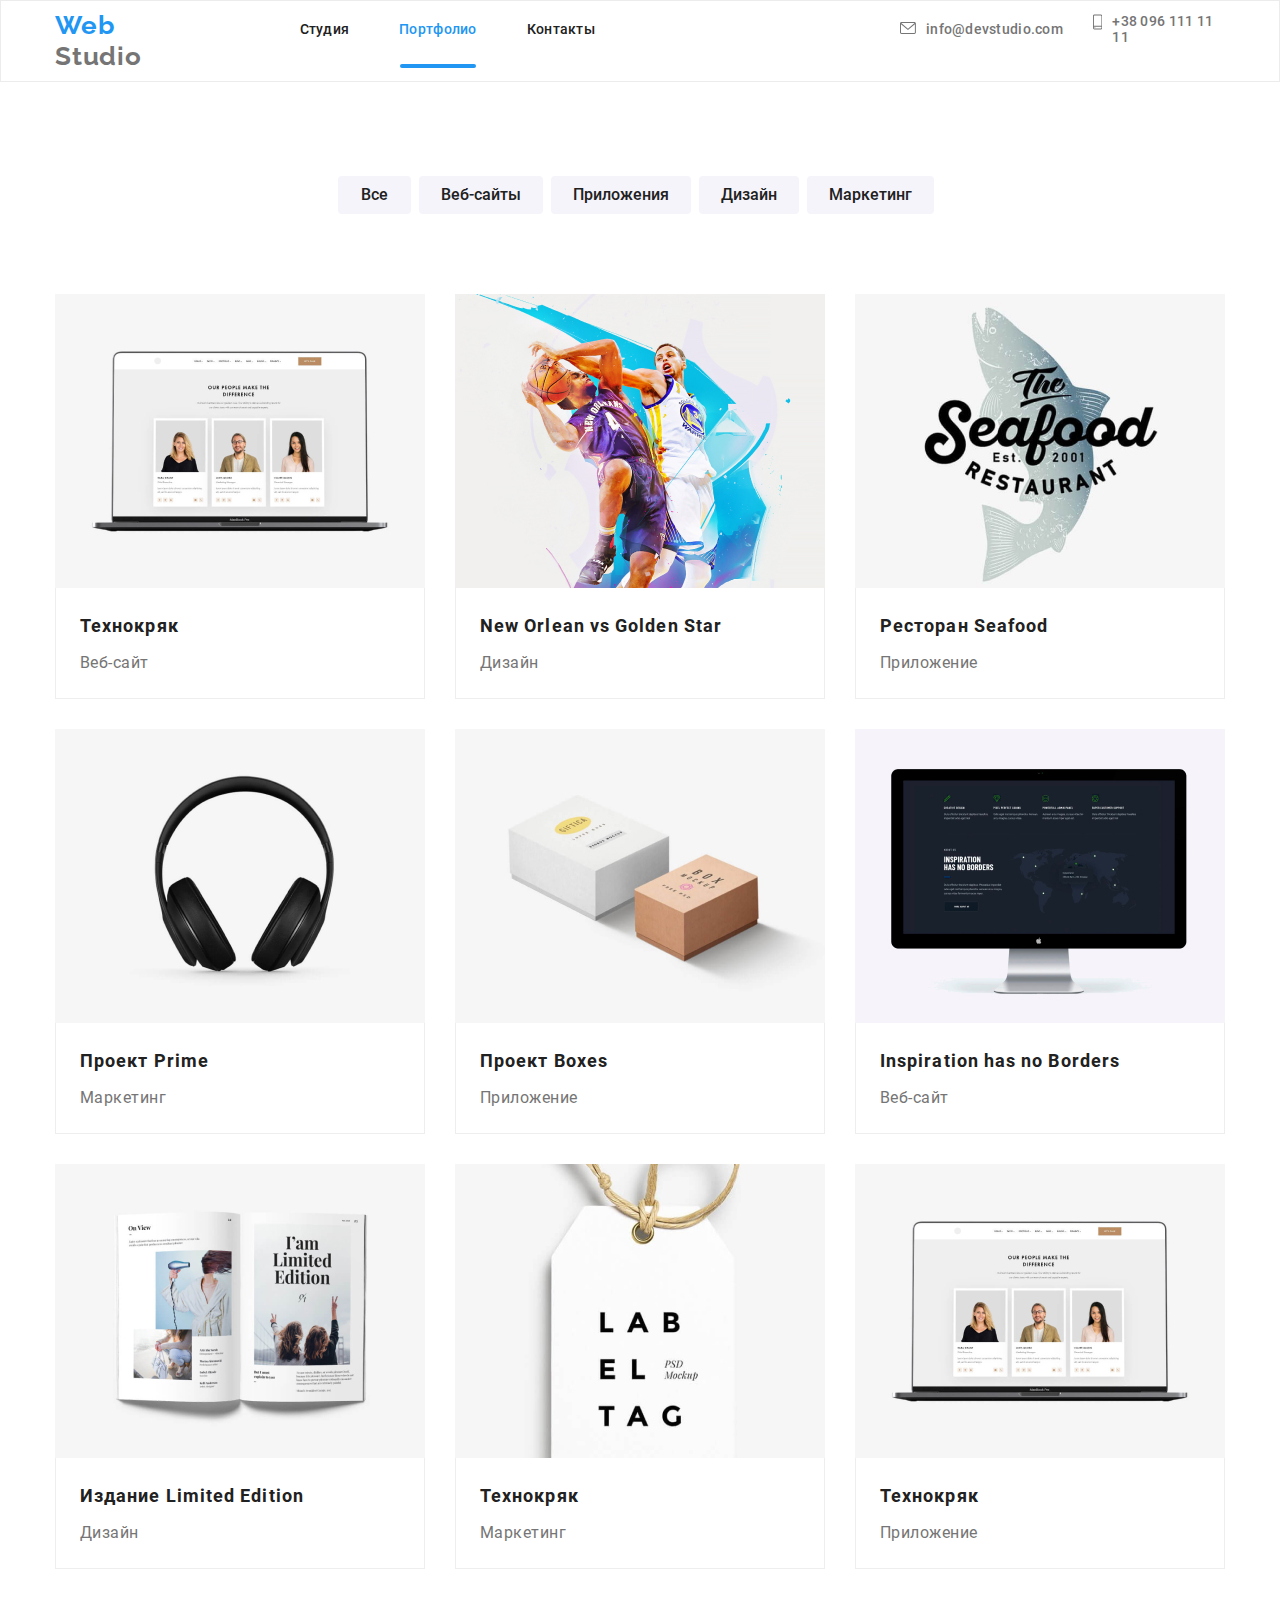
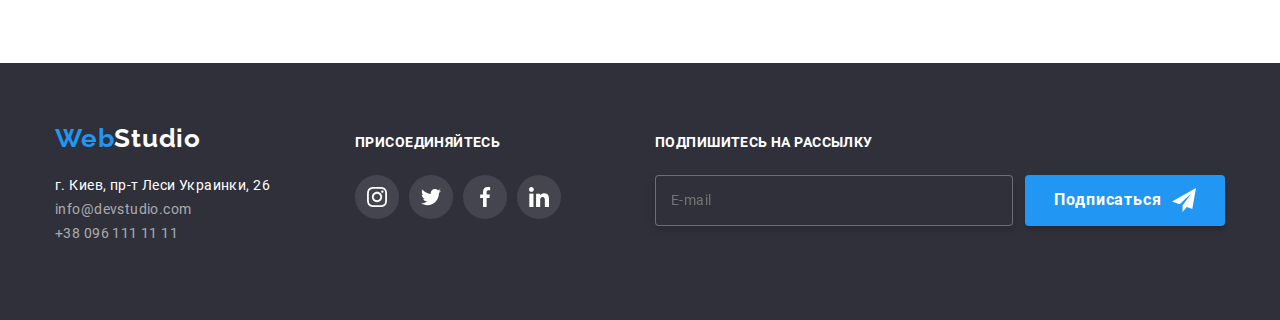
==== commit f0af770f: "Подключает шрифты локально через @font-face." ====
--- a/portfolio.html
+++ b/portfolio.html
@@ -5,7 +5,9 @@
     <meta name="viewport" content="width=device-width, initial-scale=1.0" />
     <meta http-equiv="X-UA-Compatible" content="ie=edge" />
     <title>Portfolio</title>
+    <!--
     <link href="https://fonts.googleapis.com/css2?family=Raleway:wght@700&family=Roboto:wght@400;500;700;900&display=swap" rel="stylesheet" />
+    -->
     <link rel="stylesheet" href="https://cdnjs.cloudflare.com/ajax/libs/modern-normalize/0.7.0/modern-normalize.min.css" />
     <link rel="stylesheet" href="./css/main.min.css" />
   </head>
@@ -304,5 +306,6 @@
 
 </div>
 </footer>
+<script src="./menu-phone.js"></script>
   </body>
 </html>--- a/css/main.min.css
+++ b/css/main.min.css
@@ -1,2 +1,2 @@
-*,*::before,*::after{-webkit-box-sizing:inherit;box-sizing:inherit}*{-webkit-box-sizing:border-box;box-sizing:border-box}body{font-family:Roboto,sans-serif;font-size:14px;line-height:1.714;letter-spacing:0.03em;color:#757575}a{text-decoration:none}h1,h2,h3,p{margin:0;padding:0}img{display:block}.container{margin:0 auto;padding:0 15px}@media screen and (min-width: 480px){.container{width:480px}}@media screen and (min-width: 768px){.container{width:768px}}@media screen and (min-width: 1200px){.container{width:1200px}}.list{list-style:none;margin:0;padding:0}.box{padding-top:60px;padding-bottom:60px}@media screen and (min-width: 1200px){.box{padding-top:94px;padding-bottom:94px}}@media screen and (min-width: 768px){.list-box{display:-webkit-box;display:-ms-flexbox;display:flex;-webkit-box-pack:center;-ms-flex-pack:center;justify-content:center;-ms-flex-wrap:wrap;flex-wrap:wrap}}.item-box{width:100%;margin-right:30px;margin-top:30px}@media screen and (min-width: 768px) and (max-width: 1199px){.item-box{width:calc((100% - 30px) / 2)}.item-box:nth-child(2n){margin-right:0}}@media screen and (min-width: 1200px){.item-box{width:calc((100% - 30px * 3) / 4)}.item-box:last-child{margin-right:0}}.section-title{margin:0;margin-bottom:50px;color:#212121;font-weight:700;font-size:36px;line-height:1.17;text-align:center;letter-spacing:0.03em}.visually-hidden{position:absolute !important;clip:rect(1px 1px 1px 1px);clip:rect(1px, 1px, 1px, 1px);padding:0 !important;border:0 !important;height:1px !important;width:1px !important;overflow:hidden}.logo{margin:0;color:#757575;font-family:Raleway,sans-serif;font-weight:700;font-size:26px;line-height:1.2;letter-spacing:0.03em}.logo-color{color:#2196F3}.page-header{position:relative;border:1px solid #ececec}.header{padding:10px 0;height:60px}@media screen and (min-width: 768px){.header{display:-webkit-box;display:-ms-flexbox;display:flex;-webkit-box-align:center;-ms-flex-align:center;align-items:center;padding:26px 0;height:80px}}@media screen and (min-width: 1200px){.header{padding:24px 0}}.navigation{display:-webkit-box;display:-ms-flexbox;display:flex}@media screen and (max-width: 767px){.navigation{-webkit-box-pack:justify;-ms-flex-pack:justify;justify-content:space-between;-webkit-box-align:center;-ms-flex-align:center;align-items:center}}@media screen and (min-width: 1200px){.navigation{-webkit-box-align:baseline;-ms-flex-align:baseline;align-items:baseline}}.logo{display:block}.menu-btn{width:40px;height:40px;margin:0;padding:0;border:none;background-color:transparent}@media screen and (min-width: 768px){.menu-btn{display:none}}.menu-btn .icon-cross{display:none}.menu-btn.is-open .icon-cross{display:block}.close-icon{fill:#000;-webkit-transition:fill 250ms cubic-bezier(0.4, 0, 0.2, 1);transition:fill 250ms cubic-bezier(0.4, 0, 0.2, 1)}.close-icon:hover,.close-icon:focus{fill:#2196F3}.menu-btn.is-open .icon-menu{display:none}@media screen and (max-width: 767px){.menu-container{display:none;position:absolute;top:100%;left:0;width:100%;padding:60px 0;background-color:#fff;text-align:center;-webkit-box-shadow:0px 4px 8px rgba(0,0,0,0.04),0px 2px 4px rgba(0,0,0,0.08),0px 1px 3px rgba(0,0,0,0.16);box-shadow:0px 4px 8px rgba(0,0,0,0.04),0px 2px 4px rgba(0,0,0,0.08),0px 1px 3px rgba(0,0,0,0.16);z-index:100}.menu-container.is-open{display:block}}@media screen and (min-width: 768px){.menu-container{display:-webkit-box;display:-ms-flexbox;display:flex}}@media screen and (max-width: 767px){.nav{display:inline-block;-webkit-box-orient:vertical;-webkit-box-direction:normal;-ms-flex-direction:column;flex-direction:column}}@media screen and (min-width: 768px){.nav{margin:0 84px 0 88px;display:-webkit-box;display:-ms-flexbox;display:flex;-webkit-box-align:center;-ms-flex-align:center;align-items:center}}@media screen and (min-width: 1200px){.nav{margin:0 305px 0 93px}}.nav-item{position:relative}@media screen and (max-width: 767px){.nav-item{margin-bottom:40px}}@media screen and (min-width: 768px){.nav-item:not(:last-child){margin-right:50px}}.nav-link{color:#212121;font-family:Roboto,sans-serif;font-style:normal;font-weight:500;font-size:18px;line-height:1.17;letter-spacing:0.02em;-webkit-transition:color 250ms cubic-bezier(0.4, 0, 0.2, 1);transition:color 250ms cubic-bezier(0.4, 0, 0.2, 1)}@media screen and (min-width: 768px){.nav-link{font-size:14px;line-height:1.14}}.nav-link:hover,.nav-link:focus{color:#2196F3}.nav-link.current{color:#2196F3}.nav-link.current:after{content:"";display:block;height:4px;position:absolute;left:1px;right:1px;top:46px;background:#2196F3;border-radius:2px}@media screen and (max-width: 767px){.nav-link.current:after{top:30px}}@media screen and (max-width: 767px){.menu-contacts{margin-top:20px}}@media screen and (min-width: 1200px){.menu-contacts{display:-webkit-box;display:-ms-flexbox;display:flex;-webkit-box-align:center;-ms-flex-align:center;align-items:center}}@media screen and (max-width: 767px){.contact-item:not(:last-child){margin-bottom:16px}}@media screen and (min-width: 768px) and (max-width: 1199px){.contact-item:not(:last-child){margin-bottom:10px}}@media screen and (min-width: 1200px){.contact-item:not(:last-child){margin-right:30px}}.link-contact{display:-webkit-box;display:-ms-flexbox;display:flex;color:#757575;font-family:Roboto,sans-serif;font-style:normal;font-weight:500;font-size:14px;line-height:1.14;letter-spacing:0.02em;fill:#757575;-webkit-transition:color 250ms cubic-bezier(0.4, 0, 0.2, 1),fill 250ms cubic-bezier(0.4, 0, 0.2, 1);transition:color 250ms cubic-bezier(0.4, 0, 0.2, 1),fill 250ms cubic-bezier(0.4, 0, 0.2, 1)}@media screen and (max-width: 767px){.link-contact{-webkit-box-pack:center;-ms-flex-pack:center;justify-content:center}}@media screen and (min-width: 768px) and (max-width: 1199px){.link-contact{font-size:12px}.link-contact:not(:last-child){margin-bottom:10px}}@media screen and (min-width: 1200px){.link-contact{font-size:14px;line-height:1.14}}.link-contact:hover,.link-contact:focus{color:#2196F3;fill:#2196F3}.sprite-envelope{margin-right:10px}@media screen and (min-width: 768px) and (max-width: 1199px){.sprite-envelope{margin-right:8px}}.sprite-smartphone{margin-right:10px}@media screen and (min-width: 768px) and (max-width: 1199px){.sprite-smartphone{margin-right:8px}}.button.primary{display:inline-block;min-width:200px;padding-top:10px;padding-bottom:10px;padding-right:32px;padding-left:32px;background-color:#2196F3;border:none;-webkit-box-shadow:0px 4px 4px rgba(0,0,0,0.15);box-shadow:0px 4px 4px rgba(0,0,0,0.15);border-radius:4px;-webkit-transition:background-color 250ms cubic-bezier(0.4, 0, 0.2, 1);transition:background-color 250ms cubic-bezier(0.4, 0, 0.2, 1);color:#fff;font-family:Roboto,sans-serif;font-weight:700;font-size:16px;line-height:1.87;letter-spacing:0.06em;cursor:pointer}.button.primary:hover,.button.primary:focus{background-color:#188ce8;color:white-color}.button.footer-button{display:-webkit-inline-box;display:-ms-inline-flexbox;display:inline-flex;-webkit-box-align:center;-ms-flex-align:center;align-items:center;-webkit-box-pack:center;-ms-flex-pack:center;justify-content:center;padding-right:25px;padding-left:25px}.button.footer-button::after{content:"";width:24px;height:24px;margin-left:10px;background-image:url(../images/icon_send.svg);background-size:contain}.btn-list{display:-webkit-box;display:-ms-flexbox;display:flex}@media screen and (max-width: 767px){.btn-list{-ms-flex-wrap:wrap;flex-wrap:wrap}}@media screen and (min-width: 768px){.btn-list{-webkit-box-pack:center;-ms-flex-pack:center;justify-content:center}}@media screen and (min-width: 1200px){.btn-list{margin-bottom:50px}}.button.btn-portfolio{display:inline-block;min-width:73px;margin-right:8px;padding-top:6px;padding-bottom:6px;padding-right:22px;padding-left:22px;border-radius:4px;border:none;color:#212121;background-color:#F5F4FA;font-family:Roboto,sans-serif;font-weight:500;font-size:16px;line-height:1.62;cursor:pointer;-webkit-transition:background-color 250ms cubic-bezier(0.4, 0, 0.2, 1),color 250ms cubic-bezier(0.4, 0, 0.2, 1);transition:background-color 250ms cubic-bezier(0.4, 0, 0.2, 1),color 250ms cubic-bezier(0.4, 0, 0.2, 1)}@media screen and (max-width: 767px){.button.btn-portfolio{margin-bottom:10px}}.button.btn-portfolio:hover,.button.btn-portfolio:focus{color:#fff;background-color:#2196F3;-webkit-box-shadow:0px 3px 1px rgba(0,0,0,0.1),0px 1px 2px rgba(0,0,0,0.08),0px 2px 2px rgba(0,0,0,0.12);box-shadow:0px 3px 1px rgba(0,0,0,0.1),0px 1px 2px rgba(0,0,0,0.08),0px 2px 2px rgba(0,0,0,0.12);border:none}.btn-send{position:absolute;left:50%;bottom:0;-webkit-transform:translate(-50%, -80%);transform:translate(-50%, -80%)}.hero{min-height:400px;margin:0 auto;background-color:rgba(47,48,58,0.8);background-image:-webkit-gradient(linear, left top, right top, from(rgba(47,48,58,0.4)), to(rgba(47,48,58,0.4))),url(../images/images_new/hero/hero-phone-img.jpg);background-image:linear-gradient(to right, rgba(47,48,58,0.4), rgba(47,48,58,0.4)),url(../images/images_new/hero/hero-phone-img.jpg);background-size:cover;background-position:center;text-align:center}@media screen and (min-device-pixel-ratio: 2), screen and (-webkit-min-device-pixel-ratio: 2), screen and (min-resolution: 192dpi), screen and (min-resolution: 2dppx){.hero{background-image:-webkit-gradient(linear, left top, left bottom, from(rgba(47,48,58,0.4)), to(rgba(47,48,58,0.4))),url("../images/images_new/hero/hero-phone-img@2x.jpg");background-image:linear-gradient(rgba(47,48,58,0.4), rgba(47,48,58,0.4)),url("../images/images_new/hero/hero-phone-img@2x.jpg")}}@media screen and (min-width: 768px) and (max-width: 1199px){.hero{background-image:-webkit-gradient(linear, left top, right top, from(rgba(47,48,58,0.4)), to(rgba(47,48,58,0.4))),url(../images/images_new/hero/hero-tablet-img.jpg);background-image:linear-gradient(to right, rgba(47,48,58,0.4), rgba(47,48,58,0.4)),url(../images/images_new/hero/hero-tablet-img.jpg)}}@media screen and (min-width: 768px) and (max-width: 1199px) and (min-device-pixel-ratio: 2), screen and (min-width: 768px) and (max-width: 1199px) and (-webkit-min-device-pixel-ratio: 2), screen and (min-width: 768px) and (max-width: 1199px) and (min-resolution: 192dpi), screen and (min-width: 768px) and (max-width: 1199px) and (min-resolution: 2dppx){.hero{background-image:-webkit-gradient(linear, left top, left bottom, from(rgba(47,48,58,0.4)), to(rgba(47,48,58,0.4))),url("../images/images_new/hero/hero-tablet-img@2x.jpg");background-image:linear-gradient(rgba(47,48,58,0.4), rgba(47,48,58,0.4)),url("../images/images_new/hero/hero-tablet-img@2x.jpg")}}@media screen and (min-width: 1200px){.hero{min-height:600px;background-image:-webkit-gradient(linear, left top, right top, from(rgba(47,48,58,0.4)), to(rgba(47,48,58,0.4))),url(../images/hero/hero-img.jpg);background-image:linear-gradient(to right, rgba(47,48,58,0.4), rgba(47,48,58,0.4)),url(../images/hero/hero-img.jpg)}}@media screen and (min-width: 1200px) and (min-device-pixel-ratio: 2), screen and (min-width: 1200px) and (-webkit-min-device-pixel-ratio: 2), screen and (min-width: 1200px) and (min-resolution: 192dpi), screen and (min-width: 1200px) and (min-resolution: 2dppx){.hero{background-image:-webkit-gradient(linear, left top, left bottom, from(rgba(47,48,58,0.4)), to(rgba(47,48,58,0.4))),url("../images/images_new/hero/hero-img@2x.jpg");background-image:linear-gradient(rgba(47,48,58,0.4), rgba(47,48,58,0.4)),url("../images/images_new/hero/hero-img@2x.jpg")}}.hero-box{padding-top:118px;padding-bottom:118px;margin:0 auto}@media screen and (min-width: 1200px){.hero-box{padding-top:200px;padding-bottom:200px}}.hero-title{width:360px;height:84px;margin-top:0;margin-bottom:30px;margin-right:auto;margin-left:auto;font-weight:700;font-size:26px;color:#fff;line-height:1.62;text-align:center;letter-spacing:0.06em;text-transform:uppercase}@media screen and (min-width: 1200px){.hero-title{width:696px;height:120px;font-size:44px;line-height:1.36}}.social-item:not(:last-child){margin-right:10px}.social-link{display:-webkit-inline-box;display:-ms-inline-flexbox;display:inline-flex;-webkit-box-pack:center;-ms-flex-pack:center;justify-content:center;-webkit-box-align:center;-ms-flex-align:center;align-items:center;width:44px;height:44px;border-radius:50%;fill:#afb1b8;-webkit-transition:background-color 250ms cubic-bezier(0.4, 0, 0.2, 1),fill 250ms cubic-bezier(0.4, 0, 0.2, 1);transition:background-color 250ms cubic-bezier(0.4, 0, 0.2, 1),fill 250ms cubic-bezier(0.4, 0, 0.2, 1)}.social-link:last-child{margin-right:0}.social-link:hover,.social-link:focus{fill:#fff;background-color:#2196F3}.box.principles{padding-top:30px}@media screen and (min-width: 1200px){.box.principles{padding-top:64px}}.cover{padding:25px 1px;margin-bottom:30px;background-color:#F5F4FA;border-radius:4px}.principles-icon{display:block;margin:auto}.principles-title{text-align:center;color:#212121;margin:0;margin-bottom:10px;font-size:14px;line-height:1.14;text-transform:uppercase;letter-spacing:0.03em}.principles-text{margin:0;font-size:14px;line-height:1.71;letter-spacing:0.03em}@media screen and (max-width: 1200px){.activities{display:none}}.activity-box{position:relative;width:calc((100% - 30px * 2) / 3);margin-right:30px;margin-top:50px}.activity-box:nth-child(3n){margin-right:0}.activity-text-box{position:absolute;width:100%;top:224px}.activity-text{margin-top:0px;margin-bottom:0px;padding-top:27px;padding-bottom:27px;color:#fff;background-color:rgba(47,48,58,0.8);font-weight:700;font-size:14px;line-height:1.14;text-align:center;letter-spacing:0.03em;text-transform:uppercase}.teams{background-color:#F5F4FA}.team-item{background:#fff;-webkit-box-shadow:0px 1px 3px rgba(0,0,0,0.12),0px 1px 1px rgba(0,0,0,0.14),0px 2px 1px rgba(0,0,0,0.2);box-shadow:0px 1px 3px rgba(0,0,0,0.12),0px 1px 1px rgba(0,0,0,0.14),0px 2px 1px rgba(0,0,0,0.2);border-radius:0px 0px 4px 4px;padding-bottom:30px}.team-name{margin-top:30px;margin-bottom:0;color:#212121;font-weight:500;font-size:16px;line-height:1.2;text-align:center;letter-spacing:0.03em}.team-position{margin-top:10px;margin-bottom:0;font-size:16px;line-height:1.2;text-align:center;letter-spacing:0.03em}.social-list{display:-webkit-box;display:-ms-flexbox;display:flex;-webkit-box-pack:center;-ms-flex-pack:center;justify-content:center;height:44px;margin-top:16px}.section-customers{display:-webkit-box;display:-ms-flexbox;display:flex;-ms-flex-wrap:wrap;flex-wrap:wrap;-webkit-box-pack:justify;-ms-flex-pack:justify;justify-content:space-between}.customers-item{width:calc((100% - 30px) / 2);margin-top:30px}@media screen and (min-width: 768px){.customers-item{width:calc((100% - 30px * 2) / 3)}}@media screen and (min-width: 1200px){.customers-item{width:calc((100% - 30px * 5) / 6)}}.customers-item:last-child{margin-right:0}.customers-link{display:-webkit-box;display:-ms-flexbox;display:flex;-webkit-box-pack:center;-ms-flex-pack:center;justify-content:center;-webkit-box-align:center;-ms-flex-align:center;align-items:center;width:100%;height:90px;border:1px solid #afb1b8;-webkit-box-sizing:border-box;box-sizing:border-box;border-radius:4px;fill:#afb1b8;-webkit-transition:border-color 250ms cubic-bezier(0.4, 0, 0.2, 1);transition:border-color 250ms cubic-bezier(0.4, 0, 0.2, 1)}.customers-link:hover,.customers-link:focus{border-color:#2196F3}.customers-icon{fill:#afb1b8;-webkit-transition:fill 250ms cubic-bezier(0.4, 0, 0.2, 1);transition:fill 250ms cubic-bezier(0.4, 0, 0.2, 1)}.customers-link:hover .customers-icon,.customers-link:focus .customers-icon{fill:#2196F3}.page-footer{color:#fff;background-color:#2F303A}@media screen and (min-width: 768px){.footer-container{display:-webkit-box;display:-ms-flexbox;display:flex}}@media screen and (min-width: 768px) and (max-width: 1199px){.footer-container{-ms-flex-wrap:wrap;flex-wrap:wrap}}.basement-one{width:100%;padding-top:60px}@media screen and (max-width: 1199px){.basement-one{text-align:center}}@media screen and (min-width: 768px){.basement-one{width:calc((100% - 2 * 30px) / 2);margin:0 auto}}@media screen and (min-width: 1200px){.basement-one{width:calc((100% - (30px + 15px)) / 4);margin:0 30px 0 0;padding-bottom:60px}}.logo.page-footer{color:#fff;margin-top:0;margin-bottom:20px}.address-text{font-family:Roboto,sans-serif;font-style:normal;font-size:14px;line-height:1.71;letter-spacing:0.03em}.address-text a{color:rgba(255,255,255,0.6);-webkit-transition:color 250ms cubic-bezier(0.4, 0, 0.2, 1);transition:color 250ms cubic-bezier(0.4, 0, 0.2, 1)}.address-text a:hover,.address-text a:focus{color:#2196F3}.basement-two{padding-top:60px}@media screen and (max-width: 1199px){.basement-two{width:100%;text-align:center;padding-bottom:60px}}@media screen and (min-width: 1200px){.basement-two{width:calc((100% - 15px) / 2);padding-bottom:94px}}.bold{display:inline-block;margin-top:12px;font-weight:700;font-size:14px;line-height:1.14;text-transform:uppercase}.footer-social{display:-webkit-box;display:-ms-flexbox;display:flex;margin-top:20px}@media screen and (max-width: 1199px){.footer-social{-webkit-box-pack:center;-ms-flex-pack:center;justify-content:center}}.footer-socials{background-color:rgba(255,255,255,0.1);fill:#fff}.footer-form{display:block;margin-top:20px}@media screen and (min-width: 1200px){.footer-form{display:-webkit-box;display:-ms-flexbox;display:flex}}.footer-input{width:calc(100% - 30px);margin:0 15px 20px 15px;padding:16px 15px;background-color:#2F303A;border:1px solid rgba(255,255,255,0.3);-webkit-box-sizing:border-box;box-sizing:border-box;-webkit-filter:drop-shadow(0px 4px 4px rgba(0,0,0,0.15));filter:drop-shadow(0px 4px 4px rgba(0,0,0,0.15));border-radius:4px;outline:none;line-height:1.25;letter-spacing:0.03em;color:rgba(255,255,255,0.6);-webkit-transition:border-color 250ms cubic-bezier(0.4, 0, 0.2, 1);transition:border-color 250ms cubic-bezier(0.4, 0, 0.2, 1)}.footer-input:focus{border-color:#fff;color:#757575;background-color:#2F303A}@media screen and (min-width: 1200px){.footer-input{width:358px;margin:0 12px 0 0}}.backdrop{position:fixed;top:0;left:0;width:100%;height:100%;background:rgba(0,0,0,0.2);-webkit-transition:opacity 250ms cubic-bezier(0.4, 0, 0.2, 1);transition:opacity 250ms cubic-bezier(0.4, 0, 0.2, 1)}.backdrop.is-hidden{opacity:0;pointer-events:none}.modal{position:absolute;top:50%;left:50%;-webkit-transform:translate(-50%, -50%);transform:translate(-50%, -50%);min-width:450px;min-height:609px;padding:40px;background-color:#fff;-webkit-box-shadow:0px 1px 3px rgba(0,0,0,0.12),0px 1px 1px rgba(0,0,0,0.14),0px 2px 1px rgba(0,0,0,0.2);box-shadow:0px 1px 3px rgba(0,0,0,0.12),0px 1px 1px rgba(0,0,0,0.14),0px 2px 1px rgba(0,0,0,0.2);border-radius:4px}@media screen and (max-width: 450px){.modal{min-width:100%}}@media screen and (min-width: 1200px){.modal{min-width:528px;min-height:581px}}.modal .btn-close{position:absolute;top:8px;right:8px;width:30px;height:30px;padding:0;padding-top:5px;-webkit-box-sizing:border-box;box-sizing:border-box;background:#fff;border:1px solid rgba(0,0,0,0.1);border-radius:50%}.close-icon{fill:#000;-webkit-transition:fill 250ms cubic-bezier(0.4, 0, 0.2, 1);transition:fill 250ms cubic-bezier(0.4, 0, 0.2, 1)}.close-icon:hover,.close-icon:focus{fill:#2196F3}.message{display:block;margin-bottom:12px;font-weight:bold;font-size:20px;line-height:1.15;text-align:center;letter-spacing:0.03em;color:#212121}.form-box{width:100%;font-size:12px;line-height:1.16;letter-spacing:0.01em;color:#757575}.form-field{position:relative;display:-webkit-box;display:-ms-flexbox;display:flex;-webkit-box-orient:vertical;-webkit-box-direction:normal;-ms-flex-direction:column;flex-direction:column;width:100%;margin-bottom:10px}.form-label{margin-bottom:4px}.input-box{padding:11px;padding-left:40px;border:1px solid rgba(33,33,33,0.2);border-radius:4px;line-height:1.16;color:#212121;-webkit-transition:outline-color 250ms cubic-bezier(0.4, 0, 0.2, 1);transition:outline-color 250ms cubic-bezier(0.4, 0, 0.2, 1)}.input-box:focus{outline-color:#2196F3}.input-box.comment{height:120px;margin-bottom:20px;resize:none;padding:16px;letter-spacing:0.01em;color:#212121}.form-icon{position:absolute;display:inline-block;top:50%;left:12px;-webkit-transition:fill 250ms cubic-bezier(0.4, 0, 0.2, 1);transition:fill 250ms cubic-bezier(0.4, 0, 0.2, 1)}.input-box:focus ~ .form-icon{fill:#2196F3}.checkbox{position:absolute;width:1px;height:1px;margin:-1px;border:0;padding:0;clip:rect(0 0 0 0);overflow:hidden}.checkbox-icon{display:inline-block;width:16px;height:15px;margin-right:7px;border:2px solid #212121;border-radius:4px;background-color:rgba(255,255,255,0);-webkit-transition-property:border, background-color;transition-property:border, background-color;-webkit-transition-duration:250ms;transition-duration:250ms;-webkit-transition-timing-function:cubic-bezier(0.4, 0, 0.2, 1);transition-timing-function:cubic-bezier(0.4, 0, 0.2, 1)}.checkbox:checked+.checkbox-icon{background-color:#2196F3;background-image:url("../images/checkbox_vector.svg");background-position:center;background-size:contain;background-repeat:no-repeat;background-origin:border-box;border-color:accent-color}.checkbox:focus ~ .checkbox-icon{border-color:#2196F3}@media screen and (min-width: 1200px){.accept{font-size:14px;line-height:1.71}}.contract{color:#2196F3;text-decoration:underline}.btn-send{position:absolute;left:50%;bottom:0;-webkit-transform:translate(-50%, -80%);transform:translate(-50%, -80%)}@media screen and (min-width: 768px){.portfolio{display:-webkit-box;display:-ms-flexbox;display:flex;-ms-flex-wrap:wrap;flex-wrap:wrap}}.portfolio-item{width:100%;background:#fff;margin-top:30px;position:relative}@media screen and (min-width: 768px) and (max-width: 1199px){.portfolio-item{width:calc((100% - 30px) / 2)}.portfolio-item:not(:nth-child(2n)){margin-right:30px}}@media screen and (min-width: 1200px){.portfolio-item{width:calc((100% - 30px * 2) / 3);margin-right:30px}}@media screen and (min-width: 1200px){.portfolio-item:nth-last-child(3n+1){margin-right:0}}.portfolio-item:hover,.portfolio-item:focus,a.filtre:focus{-webkit-box-shadow:0px 1px 1px rgba(0,0,0,0.12),0px 4px 4px rgba(0,0,0,0.06),1px 4px 6px rgba(0,0,0,0.16);box-shadow:0px 1px 1px rgba(0,0,0,0.12),0px 4px 4px rgba(0,0,0,0.06),1px 4px 6px rgba(0,0,0,0.16)}.portfolio-item:hover .hover-card,.portfolio-item:focus .hover-card{opacity:0.9;-webkit-transform:translateY(0);transform:translateY(0)}.filtre{text-decoration:none;display:block}.portfolio-card{position:relative;border:0;overflow:hidden}.hover-card{position:absolute;top:0px;left:0px;width:100%;height:100%;-webkit-transform:translateY(100%);transform:translateY(100%);-webkit-transition:-webkit-transform 250ms cubic-bezier(0.4, 0, 0.2, 1);transition:-webkit-transform 250ms cubic-bezier(0.4, 0, 0.2, 1);transition:transform 250ms cubic-bezier(0.4, 0, 0.2, 1);transition:transform 250ms cubic-bezier(0.4, 0, 0.2, 1), -webkit-transform 250ms cubic-bezier(0.4, 0, 0.2, 1);display:-webkit-box;display:-ms-flexbox;display:flex;padding-left:24px;padding-right:24px;-webkit-box-pack:center;-ms-flex-pack:center;justify-content:center;-webkit-box-align:center;-ms-flex-align:center;align-items:center;background-color:rgba(33,150,243,0.9)}.hover-text{color:#fff;font-size:18px;line-height:1.56;letter-spacing:0.03em}.portfolio-title{border:1px solid #eee;border-top:none;padding-top:20px;padding-right:24px;padding-bottom:20px;padding-left:24px}.title-card{margin-bottom:0;color:#212121;font-weight:700;font-size:18px;line-height:2;letter-spacing:0.06em}@media screen and (min-width: 768px) and (max-width: 1199px){.title-card{font-size:16px}}.text-card{margin-top:4px;margin-bottom:0;color:#757575;font-size:16px;line-height:1.87;letter-spacing:0.03em}
+@font-face{font-family:"Roboto";src:url("../fonts/roboto-v20-latin_cyrillic-regular.woff2") format("woff2"),url("../fonts/roboto-v20-latin_cyrillic-regular.woff") format("woff");font-weight:400;font-style:normal}@font-face{font-family:"Roboto";src:url("../fonts/roboto-v20-latin_cyrillic-500.woff2") format("woff2"),url("../fonts/roboto-v20-latin_cyrillic-500.woff") format("woff");font-weight:500;font-style:normal}@font-face{font-family:"Roboto";src:url("../fonts/roboto-v20-latin_cyrillic-700.woff2") format("woff2"),url("../fonts/roboto-v20-latin_cyrillic-700.woff") format("woff");font-weight:700;font-style:normal}@font-face{font-family:"Roboto";src:url("../fonts/roboto-v20-latin_cyrillic-900.woff2") format("woff2"),url("../fonts/roboto-v20-latin_cyrillic-900.woff") format("woff");font-weight:900;font-style:normal}@font-face{font-family:"Raleway";src:url("../fonts/raleway-v17-latin_cyrillic-regular.woff2") format("woff2"),url("../fonts/raleway-v17-latin_cyrillic-regular.woff") format("woff");font-weight:400;font-style:normal}@font-face{font-family:"Raleway";src:url("../fonts/raleway-v17-latin_cyrillic-700.woff2") format("woff2"),url("../fonts/raleway-v17-latin_cyrillic-700.woff") format("woff");font-weight:700;font-style:normal}*,*::before,*::after{-webkit-box-sizing:inherit;box-sizing:inherit}*{-webkit-box-sizing:border-box;box-sizing:border-box}body{font-family:Roboto,sans-serif;font-size:14px;line-height:1.714;letter-spacing:0.03em;color:#757575}a{text-decoration:none}h1,h2,h3,p{margin:0;padding:0}img{display:block}.container{margin:0 auto;padding:0 15px}@media screen and (min-width: 480px){.container{width:480px}}@media screen and (min-width: 768px){.container{width:768px}}@media screen and (min-width: 1200px){.container{width:1200px}}.list{list-style:none;margin:0;padding:0}.box{padding-top:60px;padding-bottom:60px}@media screen and (min-width: 1200px){.box{padding-top:94px;padding-bottom:94px}}@media screen and (min-width: 768px){.list-box{display:-webkit-box;display:-ms-flexbox;display:flex;-webkit-box-pack:center;-ms-flex-pack:center;justify-content:center;-ms-flex-wrap:wrap;flex-wrap:wrap}}.item-box{width:100%;margin-right:30px;margin-top:30px}@media screen and (min-width: 768px) and (max-width: 1199px){.item-box{width:calc((100% - 30px) / 2)}.item-box:nth-child(2n){margin-right:0}}@media screen and (min-width: 1200px){.item-box{width:calc((100% - 30px * 3) / 4)}.item-box:last-child{margin-right:0}}.section-title{margin:0;margin-bottom:50px;color:#212121;font-weight:700;font-size:36px;line-height:1.17;text-align:center;letter-spacing:0.03em}.visually-hidden{position:absolute !important;clip:rect(1px 1px 1px 1px);clip:rect(1px, 1px, 1px, 1px);padding:0 !important;border:0 !important;height:1px !important;width:1px !important;overflow:hidden}.logo{margin:0;color:#757575;font-family:Raleway,sans-serif;font-weight:700;font-size:26px;line-height:1.2;letter-spacing:0.03em}.logo-color{color:#2196F3}.page-header{position:relative;border:1px solid #ececec}.header{padding:10px 0;height:60px}@media screen and (min-width: 768px){.header{display:-webkit-box;display:-ms-flexbox;display:flex;-webkit-box-align:center;-ms-flex-align:center;align-items:center;padding:26px 0;height:80px}}@media screen and (min-width: 1200px){.header{padding:24px 0}}.navigation{display:-webkit-box;display:-ms-flexbox;display:flex}@media screen and (max-width: 767px){.navigation{-webkit-box-pack:justify;-ms-flex-pack:justify;justify-content:space-between;-webkit-box-align:center;-ms-flex-align:center;align-items:center}}@media screen and (min-width: 1200px){.navigation{-webkit-box-align:baseline;-ms-flex-align:baseline;align-items:baseline}}.logo{display:block}.menu-btn{width:40px;height:40px;margin:0;padding:0;border:none;background-color:transparent}@media screen and (min-width: 768px){.menu-btn{display:none}}.menu-btn .icon-cross{display:none}.menu-btn.is-open .icon-cross{display:block}.close-icon{fill:#000;-webkit-transition:fill 250ms cubic-bezier(0.4, 0, 0.2, 1);transition:fill 250ms cubic-bezier(0.4, 0, 0.2, 1)}.close-icon:hover,.close-icon:focus{fill:#2196F3}.menu-btn.is-open .icon-menu{display:none}@media screen and (max-width: 767px){.menu-container{display:none;position:absolute;top:100%;left:0;width:100%;padding:60px 0;background-color:#fff;text-align:center;-webkit-box-shadow:0px 4px 8px rgba(0,0,0,0.04),0px 2px 4px rgba(0,0,0,0.08),0px 1px 3px rgba(0,0,0,0.16);box-shadow:0px 4px 8px rgba(0,0,0,0.04),0px 2px 4px rgba(0,0,0,0.08),0px 1px 3px rgba(0,0,0,0.16);z-index:100}.menu-container.is-open{display:block}}@media screen and (min-width: 768px){.menu-container{display:-webkit-box;display:-ms-flexbox;display:flex}}@media screen and (max-width: 767px){.nav{display:inline-block;-webkit-box-orient:vertical;-webkit-box-direction:normal;-ms-flex-direction:column;flex-direction:column}}@media screen and (min-width: 768px){.nav{margin:0 84px 0 88px;display:-webkit-box;display:-ms-flexbox;display:flex;-webkit-box-align:center;-ms-flex-align:center;align-items:center}}@media screen and (min-width: 1200px){.nav{margin:0 305px 0 93px}}.nav-item{position:relative}@media screen and (max-width: 767px){.nav-item{margin-bottom:40px}}@media screen and (min-width: 768px){.nav-item:not(:last-child){margin-right:50px}}.nav-link{color:#212121;font-family:Roboto,sans-serif;font-style:normal;font-weight:500;font-size:18px;line-height:1.17;letter-spacing:0.02em;-webkit-transition:color 250ms cubic-bezier(0.4, 0, 0.2, 1);transition:color 250ms cubic-bezier(0.4, 0, 0.2, 1)}@media screen and (min-width: 768px){.nav-link{font-size:14px;line-height:1.14}}.nav-link:hover,.nav-link:focus{color:#2196F3}.nav-link.current{color:#2196F3}.nav-link.current:after{content:"";display:block;height:4px;position:absolute;left:1px;right:1px;top:46px;background:#2196F3;border-radius:2px}@media screen and (max-width: 767px){.nav-link.current:after{top:30px}}@media screen and (max-width: 767px){.menu-contacts{margin-top:20px}}@media screen and (min-width: 1200px){.menu-contacts{display:-webkit-box;display:-ms-flexbox;display:flex;-webkit-box-align:center;-ms-flex-align:center;align-items:center}}@media screen and (max-width: 767px){.contact-item:not(:last-child){margin-bottom:16px}}@media screen and (min-width: 768px) and (max-width: 1199px){.contact-item:not(:last-child){margin-bottom:10px}}@media screen and (min-width: 1200px){.contact-item:not(:last-child){margin-right:30px}}.link-contact{display:-webkit-box;display:-ms-flexbox;display:flex;color:#757575;font-family:Roboto,sans-serif;font-style:normal;font-weight:500;font-size:14px;line-height:1.14;letter-spacing:0.02em;fill:#757575;-webkit-transition:color 250ms cubic-bezier(0.4, 0, 0.2, 1),fill 250ms cubic-bezier(0.4, 0, 0.2, 1);transition:color 250ms cubic-bezier(0.4, 0, 0.2, 1),fill 250ms cubic-bezier(0.4, 0, 0.2, 1)}@media screen and (max-width: 767px){.link-contact{-webkit-box-pack:center;-ms-flex-pack:center;justify-content:center}}@media screen and (min-width: 768px) and (max-width: 1199px){.link-contact{font-size:12px}.link-contact:not(:last-child){margin-bottom:10px}}@media screen and (min-width: 1200px){.link-contact{font-size:14px;line-height:1.14}}.link-contact:hover,.link-contact:focus{color:#2196F3;fill:#2196F3}.sprite-envelope{margin-right:10px}@media screen and (min-width: 768px) and (max-width: 1199px){.sprite-envelope{margin-right:8px}}.sprite-smartphone{margin-right:10px}@media screen and (min-width: 768px) and (max-width: 1199px){.sprite-smartphone{margin-right:8px}}.button.primary{display:inline-block;min-width:200px;padding-top:10px;padding-bottom:10px;padding-right:32px;padding-left:32px;background-color:#2196F3;border:none;-webkit-box-shadow:0px 4px 4px rgba(0,0,0,0.15);box-shadow:0px 4px 4px rgba(0,0,0,0.15);border-radius:4px;-webkit-transition:background-color 250ms cubic-bezier(0.4, 0, 0.2, 1);transition:background-color 250ms cubic-bezier(0.4, 0, 0.2, 1);color:#fff;font-family:Roboto,sans-serif;font-weight:700;font-size:16px;line-height:1.87;letter-spacing:0.06em;cursor:pointer}.button.primary:hover,.button.primary:focus{background-color:#188ce8;color:white-color}.button.footer-button{display:-webkit-inline-box;display:-ms-inline-flexbox;display:inline-flex;-webkit-box-align:center;-ms-flex-align:center;align-items:center;-webkit-box-pack:center;-ms-flex-pack:center;justify-content:center;padding-right:25px;padding-left:25px}.button.footer-button::after{content:"";width:24px;height:24px;margin-left:10px;background-image:url(../images/icon_send.svg);background-size:contain}.btn-list{display:-webkit-box;display:-ms-flexbox;display:flex}@media screen and (max-width: 767px){.btn-list{-ms-flex-wrap:wrap;flex-wrap:wrap}}@media screen and (min-width: 768px){.btn-list{-webkit-box-pack:center;-ms-flex-pack:center;justify-content:center}}@media screen and (min-width: 1200px){.btn-list{margin-bottom:50px}}.button.btn-portfolio{display:inline-block;min-width:73px;margin-right:8px;padding-top:6px;padding-bottom:6px;padding-right:22px;padding-left:22px;border-radius:4px;border:none;color:#212121;background-color:#F5F4FA;font-family:Roboto,sans-serif;font-weight:500;font-size:16px;line-height:1.62;cursor:pointer;-webkit-transition:background-color 250ms cubic-bezier(0.4, 0, 0.2, 1),color 250ms cubic-bezier(0.4, 0, 0.2, 1);transition:background-color 250ms cubic-bezier(0.4, 0, 0.2, 1),color 250ms cubic-bezier(0.4, 0, 0.2, 1)}@media screen and (max-width: 767px){.button.btn-portfolio{margin-bottom:10px}}.button.btn-portfolio:hover,.button.btn-portfolio:focus{color:#fff;background-color:#2196F3;-webkit-box-shadow:0px 3px 1px rgba(0,0,0,0.1),0px 1px 2px rgba(0,0,0,0.08),0px 2px 2px rgba(0,0,0,0.12);box-shadow:0px 3px 1px rgba(0,0,0,0.1),0px 1px 2px rgba(0,0,0,0.08),0px 2px 2px rgba(0,0,0,0.12);border:none}.btn-send{position:absolute;left:50%;bottom:0;-webkit-transform:translate(-50%, -80%);transform:translate(-50%, -80%)}.hero{min-height:400px;margin:0 auto;background-color:rgba(47,48,58,0.8);background-image:-webkit-gradient(linear, left top, right top, from(rgba(47,48,58,0.4)), to(rgba(47,48,58,0.4))),url(../images/images_new/hero/hero-phone-img.jpg);background-image:linear-gradient(to right, rgba(47,48,58,0.4), rgba(47,48,58,0.4)),url(../images/images_new/hero/hero-phone-img.jpg);background-size:cover;background-position:center;text-align:center}@media screen and (min-device-pixel-ratio: 2), screen and (-webkit-min-device-pixel-ratio: 2), screen and (min-resolution: 192dpi), screen and (min-resolution: 2dppx){.hero{background-image:-webkit-gradient(linear, left top, left bottom, from(rgba(47,48,58,0.4)), to(rgba(47,48,58,0.4))),url("../images/images_new/hero/hero-phone-img@2x.jpg");background-image:linear-gradient(rgba(47,48,58,0.4), rgba(47,48,58,0.4)),url("../images/images_new/hero/hero-phone-img@2x.jpg")}}@media screen and (min-width: 768px) and (max-width: 1199px){.hero{background-image:-webkit-gradient(linear, left top, right top, from(rgba(47,48,58,0.4)), to(rgba(47,48,58,0.4))),url(../images/images_new/hero/hero-tablet-img.jpg);background-image:linear-gradient(to right, rgba(47,48,58,0.4), rgba(47,48,58,0.4)),url(../images/images_new/hero/hero-tablet-img.jpg)}}@media screen and (min-width: 768px) and (max-width: 1199px) and (min-device-pixel-ratio: 2), screen and (min-width: 768px) and (max-width: 1199px) and (-webkit-min-device-pixel-ratio: 2), screen and (min-width: 768px) and (max-width: 1199px) and (min-resolution: 192dpi), screen and (min-width: 768px) and (max-width: 1199px) and (min-resolution: 2dppx){.hero{background-image:-webkit-gradient(linear, left top, left bottom, from(rgba(47,48,58,0.4)), to(rgba(47,48,58,0.4))),url("../images/images_new/hero/hero-tablet-img@2x.jpg");background-image:linear-gradient(rgba(47,48,58,0.4), rgba(47,48,58,0.4)),url("../images/images_new/hero/hero-tablet-img@2x.jpg")}}@media screen and (min-width: 1200px){.hero{min-height:600px;background-image:-webkit-gradient(linear, left top, right top, from(rgba(47,48,58,0.4)), to(rgba(47,48,58,0.4))),url(../images/hero/hero-img.jpg);background-image:linear-gradient(to right, rgba(47,48,58,0.4), rgba(47,48,58,0.4)),url(../images/hero/hero-img.jpg)}}@media screen and (min-width: 1200px) and (min-device-pixel-ratio: 2), screen and (min-width: 1200px) and (-webkit-min-device-pixel-ratio: 2), screen and (min-width: 1200px) and (min-resolution: 192dpi), screen and (min-width: 1200px) and (min-resolution: 2dppx){.hero{background-image:-webkit-gradient(linear, left top, left bottom, from(rgba(47,48,58,0.4)), to(rgba(47,48,58,0.4))),url("../images/images_new/hero/hero-img@2x.jpg");background-image:linear-gradient(rgba(47,48,58,0.4), rgba(47,48,58,0.4)),url("../images/images_new/hero/hero-img@2x.jpg")}}.hero-box{padding-top:118px;padding-bottom:118px;margin:0 auto}@media screen and (min-width: 1200px){.hero-box{padding-top:200px;padding-bottom:200px}}.hero-title{width:360px;height:84px;margin-top:0;margin-bottom:30px;margin-right:auto;margin-left:auto;font-weight:700;font-size:26px;color:#fff;line-height:1.62;text-align:center;letter-spacing:0.06em;text-transform:uppercase}@media screen and (min-width: 1200px){.hero-title{width:696px;height:120px;font-size:44px;line-height:1.36}}.social-item:not(:last-child){margin-right:10px}.social-link{display:-webkit-inline-box;display:-ms-inline-flexbox;display:inline-flex;-webkit-box-pack:center;-ms-flex-pack:center;justify-content:center;-webkit-box-align:center;-ms-flex-align:center;align-items:center;width:44px;height:44px;border-radius:50%;fill:#afb1b8;-webkit-transition:background-color 250ms cubic-bezier(0.4, 0, 0.2, 1),fill 250ms cubic-bezier(0.4, 0, 0.2, 1);transition:background-color 250ms cubic-bezier(0.4, 0, 0.2, 1),fill 250ms cubic-bezier(0.4, 0, 0.2, 1)}.social-link:last-child{margin-right:0}.social-link:hover,.social-link:focus{fill:#fff;background-color:#2196F3}.box.principles{padding-top:30px}@media screen and (min-width: 1200px){.box.principles{padding-top:64px}}.cover{padding:25px 1px;margin-bottom:30px;background-color:#F5F4FA;border-radius:4px}.principles-icon{display:block;margin:auto}.principles-title{text-align:center;color:#212121;margin:0;margin-bottom:10px;font-size:14px;line-height:1.14;text-transform:uppercase;letter-spacing:0.03em}.principles-text{margin:0;font-size:14px;line-height:1.71;letter-spacing:0.03em}@media screen and (max-width: 1200px){.activities{display:none}}.activity-box{position:relative;width:calc((100% - 30px * 2) / 3);margin-right:30px;margin-top:50px}.activity-box:nth-child(3n){margin-right:0}.activity-text-box{position:absolute;width:100%;top:224px}.activity-text{margin-top:0px;margin-bottom:0px;padding-top:27px;padding-bottom:27px;color:#fff;background-color:rgba(47,48,58,0.8);font-weight:700;font-size:14px;line-height:1.14;text-align:center;letter-spacing:0.03em;text-transform:uppercase}.teams{background-color:#F5F4FA}.team-item{background:#fff;-webkit-box-shadow:0px 1px 3px rgba(0,0,0,0.12),0px 1px 1px rgba(0,0,0,0.14),0px 2px 1px rgba(0,0,0,0.2);box-shadow:0px 1px 3px rgba(0,0,0,0.12),0px 1px 1px rgba(0,0,0,0.14),0px 2px 1px rgba(0,0,0,0.2);border-radius:0px 0px 4px 4px;padding-bottom:30px}.team-name{margin-top:30px;margin-bottom:0;color:#212121;font-weight:500;font-size:16px;line-height:1.2;text-align:center;letter-spacing:0.03em}.team-position{margin-top:10px;margin-bottom:0;font-size:16px;line-height:1.2;text-align:center;letter-spacing:0.03em}.social-list{display:-webkit-box;display:-ms-flexbox;display:flex;-webkit-box-pack:center;-ms-flex-pack:center;justify-content:center;height:44px;margin-top:16px}.section-customers{display:-webkit-box;display:-ms-flexbox;display:flex;-ms-flex-wrap:wrap;flex-wrap:wrap;-webkit-box-pack:justify;-ms-flex-pack:justify;justify-content:space-between}.customers-item{width:calc((100% - 30px) / 2);margin-top:30px}@media screen and (min-width: 768px){.customers-item{width:calc((100% - 30px * 2) / 3)}}@media screen and (min-width: 1200px){.customers-item{width:calc((100% - 30px * 5) / 6)}}.customers-link{display:-webkit-box;display:-ms-flexbox;display:flex;-webkit-box-pack:center;-ms-flex-pack:center;justify-content:center;-webkit-box-align:center;-ms-flex-align:center;align-items:center;width:100%;height:90px;border:1px solid #afb1b8;-webkit-box-sizing:border-box;box-sizing:border-box;border-radius:4px;fill:#afb1b8;-webkit-transition:border-color 250ms cubic-bezier(0.4, 0, 0.2, 1);transition:border-color 250ms cubic-bezier(0.4, 0, 0.2, 1)}.customers-link:hover,.customers-link:focus{border-color:#2196F3}.customers-icon{fill:#afb1b8;-webkit-transition:fill 250ms cubic-bezier(0.4, 0, 0.2, 1);transition:fill 250ms cubic-bezier(0.4, 0, 0.2, 1)}.customers-link:hover .customers-icon,.customers-link:focus .customers-icon{fill:#2196F3}.page-footer{color:#fff;background-color:#2F303A}@media screen and (min-width: 768px){.footer-container{display:-webkit-box;display:-ms-flexbox;display:flex}}@media screen and (min-width: 768px) and (max-width: 1199px){.footer-container{-ms-flex-wrap:wrap;flex-wrap:wrap}}.basement-one{width:100%;padding-top:60px}@media screen and (max-width: 1199px){.basement-one{text-align:center}}@media screen and (min-width: 768px){.basement-one{width:calc((100% - 2 * 30px) / 2);margin:0 auto}}@media screen and (min-width: 1200px){.basement-one{width:calc((100% - (30px + 15px)) / 4);margin:0 30px 0 0;padding-bottom:60px}}.logo.page-footer{color:#fff;margin-top:0;margin-bottom:20px}.address-text{font-family:Roboto,sans-serif;font-style:normal;font-size:14px;line-height:1.71;letter-spacing:0.03em}.address-text a{color:rgba(255,255,255,0.6);-webkit-transition:color 250ms cubic-bezier(0.4, 0, 0.2, 1);transition:color 250ms cubic-bezier(0.4, 0, 0.2, 1)}.address-text a:hover,.address-text a:focus{color:#2196F3}.basement-two{padding-top:60px}@media screen and (max-width: 1199px){.basement-two{width:100%;text-align:center;padding-bottom:60px}}@media screen and (min-width: 1200px){.basement-two{width:calc((100% - 15px) / 2);padding-bottom:94px}}.bold{display:inline-block;margin-top:12px;font-weight:700;font-size:14px;line-height:1.14;text-transform:uppercase}.footer-social{display:-webkit-box;display:-ms-flexbox;display:flex;margin-top:20px}@media screen and (max-width: 1199px){.footer-social{-webkit-box-pack:center;-ms-flex-pack:center;justify-content:center}}.footer-socials{background-color:rgba(255,255,255,0.1);fill:#fff}.footer-form{display:block;margin-top:20px}@media screen and (min-width: 1200px){.footer-form{display:-webkit-box;display:-ms-flexbox;display:flex}}.footer-input{width:calc(100% - 30px);margin:0 15px 20px 15px;padding:16px 15px;background-color:#2F303A;border:1px solid rgba(255,255,255,0.3);-webkit-box-sizing:border-box;box-sizing:border-box;-webkit-filter:drop-shadow(0px 4px 4px rgba(0,0,0,0.15));filter:drop-shadow(0px 4px 4px rgba(0,0,0,0.15));border-radius:4px;outline:none;line-height:1.25;letter-spacing:0.03em;color:rgba(255,255,255,0.6);-webkit-transition:border-color 250ms cubic-bezier(0.4, 0, 0.2, 1);transition:border-color 250ms cubic-bezier(0.4, 0, 0.2, 1)}.footer-input:focus{border-color:#fff;color:#757575;background-color:#2F303A}@media screen and (min-width: 1200px){.footer-input{width:358px;margin:0 12px 0 0}}.backdrop{position:fixed;top:0;left:0;width:100%;height:100%;background:rgba(0,0,0,0.2);-webkit-transition:opacity 250ms cubic-bezier(0.4, 0, 0.2, 1);transition:opacity 250ms cubic-bezier(0.4, 0, 0.2, 1)}.backdrop.is-hidden{opacity:0;pointer-events:none}.modal{position:absolute;top:50%;left:50%;-webkit-transform:translate(-50%, -50%);transform:translate(-50%, -50%);min-width:450px;min-height:609px;padding:40px;background-color:#fff;-webkit-box-shadow:0px 1px 3px rgba(0,0,0,0.12),0px 1px 1px rgba(0,0,0,0.14),0px 2px 1px rgba(0,0,0,0.2);box-shadow:0px 1px 3px rgba(0,0,0,0.12),0px 1px 1px rgba(0,0,0,0.14),0px 2px 1px rgba(0,0,0,0.2);border-radius:4px}@media screen and (max-width: 450px){.modal{min-width:100%}}@media screen and (min-width: 1200px){.modal{min-width:528px;min-height:581px}}.modal .btn-close{position:absolute;top:8px;right:8px;width:30px;height:30px;padding:0;padding-top:5px;-webkit-box-sizing:border-box;box-sizing:border-box;background:#fff;border:1px solid rgba(0,0,0,0.1);border-radius:50%}.close-icon{fill:#000;-webkit-transition:fill 250ms cubic-bezier(0.4, 0, 0.2, 1);transition:fill 250ms cubic-bezier(0.4, 0, 0.2, 1)}.close-icon:hover,.close-icon:focus{fill:#2196F3}.message{display:block;margin-bottom:12px;font-weight:bold;font-size:20px;line-height:1.15;text-align:center;letter-spacing:0.03em;color:#212121}.form-box{width:100%;font-size:12px;line-height:1.16;letter-spacing:0.01em;color:#757575}.form-field{position:relative;display:-webkit-box;display:-ms-flexbox;display:flex;-webkit-box-orient:vertical;-webkit-box-direction:normal;-ms-flex-direction:column;flex-direction:column;width:100%;margin-bottom:10px}.form-label{margin-bottom:4px}.input-box{padding:11px;padding-left:40px;border:1px solid rgba(33,33,33,0.2);border-radius:4px;line-height:1.16;color:#212121;-webkit-transition:outline-color 250ms cubic-bezier(0.4, 0, 0.2, 1);transition:outline-color 250ms cubic-bezier(0.4, 0, 0.2, 1)}.input-box:focus{outline-color:#2196F3}.input-box.comment{height:120px;margin-bottom:20px;resize:none;padding:16px;letter-spacing:0.01em;color:#212121}.form-icon{position:absolute;display:inline-block;top:50%;left:12px;-webkit-transition:fill 250ms cubic-bezier(0.4, 0, 0.2, 1);transition:fill 250ms cubic-bezier(0.4, 0, 0.2, 1)}.input-box:focus ~ .form-icon{fill:#2196F3}.checkbox{position:bsolute;width:1px;height:1px;margin:-1px;border:0;padding:0;clip:rect(0 0 0 0);overflow:hidden}.checkbox-icon{display:inline-block;width:16px;height:15px;margin-right:7px;border:2px solid #212121;border-radius:4px;background-color:rgba(255,255,255,0);-webkit-transition-property:border, background-color;transition-property:border, background-color;-webkit-transition-duration:250ms;transition-duration:250ms;-webkit-transition-timing-function:cubic-bezier(0.4, 0, 0.2, 1);transition-timing-function:cubic-bezier(0.4, 0, 0.2, 1)}.checkbox:checked+.checkbox-icon{background-color:#2196F3;background-image:url("../images/checkbox_vector.svg");background-position:center;background-size:contain;background-repeat:no-repeat;background-origin:border-box;border-color:accent-color}.checkbox:focus ~ .checkbox-icon{border-color:#2196F3}@media screen and (min-width: 1200px){.accept{font-size:14px;line-height:1.71}}.contract{color:#2196F3;text-decoration:underline}.btn-send{position:absolute;left:50%;bottom:0;-webkit-transform:translate(-50%, -80%);transform:translate(-50%, -80%)}@media screen and (min-width: 768px){.portfolio{display:-webkit-box;display:-ms-flexbox;display:flex;-ms-flex-wrap:wrap;flex-wrap:wrap}}.portfolio-item{width:100%;background:#fff;margin-top:30px;position:relative}@media screen and (min-width: 768px) and (max-width: 1199px){.portfolio-item{width:calc((100% - 30px) / 2)}.portfolio-item:not(:nth-child(2n)){margin-right:30px}}@media screen and (min-width: 1200px){.portfolio-item{width:calc((100% - 30px * 2) / 3);margin-right:30px}}@media screen and (min-width: 1200px){.portfolio-item:nth-last-child(3n+1){margin-right:0}}.portfolio-item:hover,.portfolio-item:focus,a.filtre:focus{-webkit-box-shadow:0px 1px 1px rgba(0,0,0,0.12),0px 4px 4px rgba(0,0,0,0.06),1px 4px 6px rgba(0,0,0,0.16);box-shadow:0px 1px 1px rgba(0,0,0,0.12),0px 4px 4px rgba(0,0,0,0.06),1px 4px 6px rgba(0,0,0,0.16)}.portfolio-item:hover .hover-card,.portfolio-item:focus .hover-card{opacity:0.9;-webkit-transform:translateY(0);transform:translateY(0)}.filtre{text-decoration:none;display:block}.filtre:focus .hover-card{opacity:1;-webkit-transform:translateY(0);transform:translateY(0)}.portfolio-card{position:relative;border:0;overflow:hidden}.hover-card{position:absolute;top:0px;left:0px;width:100%;height:100%;-webkit-transform:translateY(100%);transform:translateY(100%);-webkit-transition:-webkit-transform 250ms cubic-bezier(0.4, 0, 0.2, 1);transition:-webkit-transform 250ms cubic-bezier(0.4, 0, 0.2, 1);transition:transform 250ms cubic-bezier(0.4, 0, 0.2, 1);transition:transform 250ms cubic-bezier(0.4, 0, 0.2, 1), -webkit-transform 250ms cubic-bezier(0.4, 0, 0.2, 1);display:-webkit-box;display:-ms-flexbox;display:flex;padding-left:24px;padding-right:24px;-webkit-box-pack:center;-ms-flex-pack:center;justify-content:center;-webkit-box-align:center;-ms-flex-align:center;align-items:center;background-color:rgba(33,150,243,0.9)}.hover-text{color:#fff;font-size:18px;line-height:1.56;letter-spacing:0.03em}.portfolio-title{border:1px solid #eee;border-top:none;padding-top:20px;padding-right:24px;padding-bottom:20px;padding-left:24px}.title-card{margin-bottom:0;color:#212121;font-weight:700;font-size:18px;line-height:2;letter-spacing:0.06em}@media screen and (min-width: 768px) and (max-width: 1199px){.title-card{font-size:16px}}.text-card{margin-top:4px;margin-bottom:0;color:#757575;font-size:16px;line-height:1.87;letter-spacing:0.03em}
 /*# sourceMappingURL=main.min.css.map */